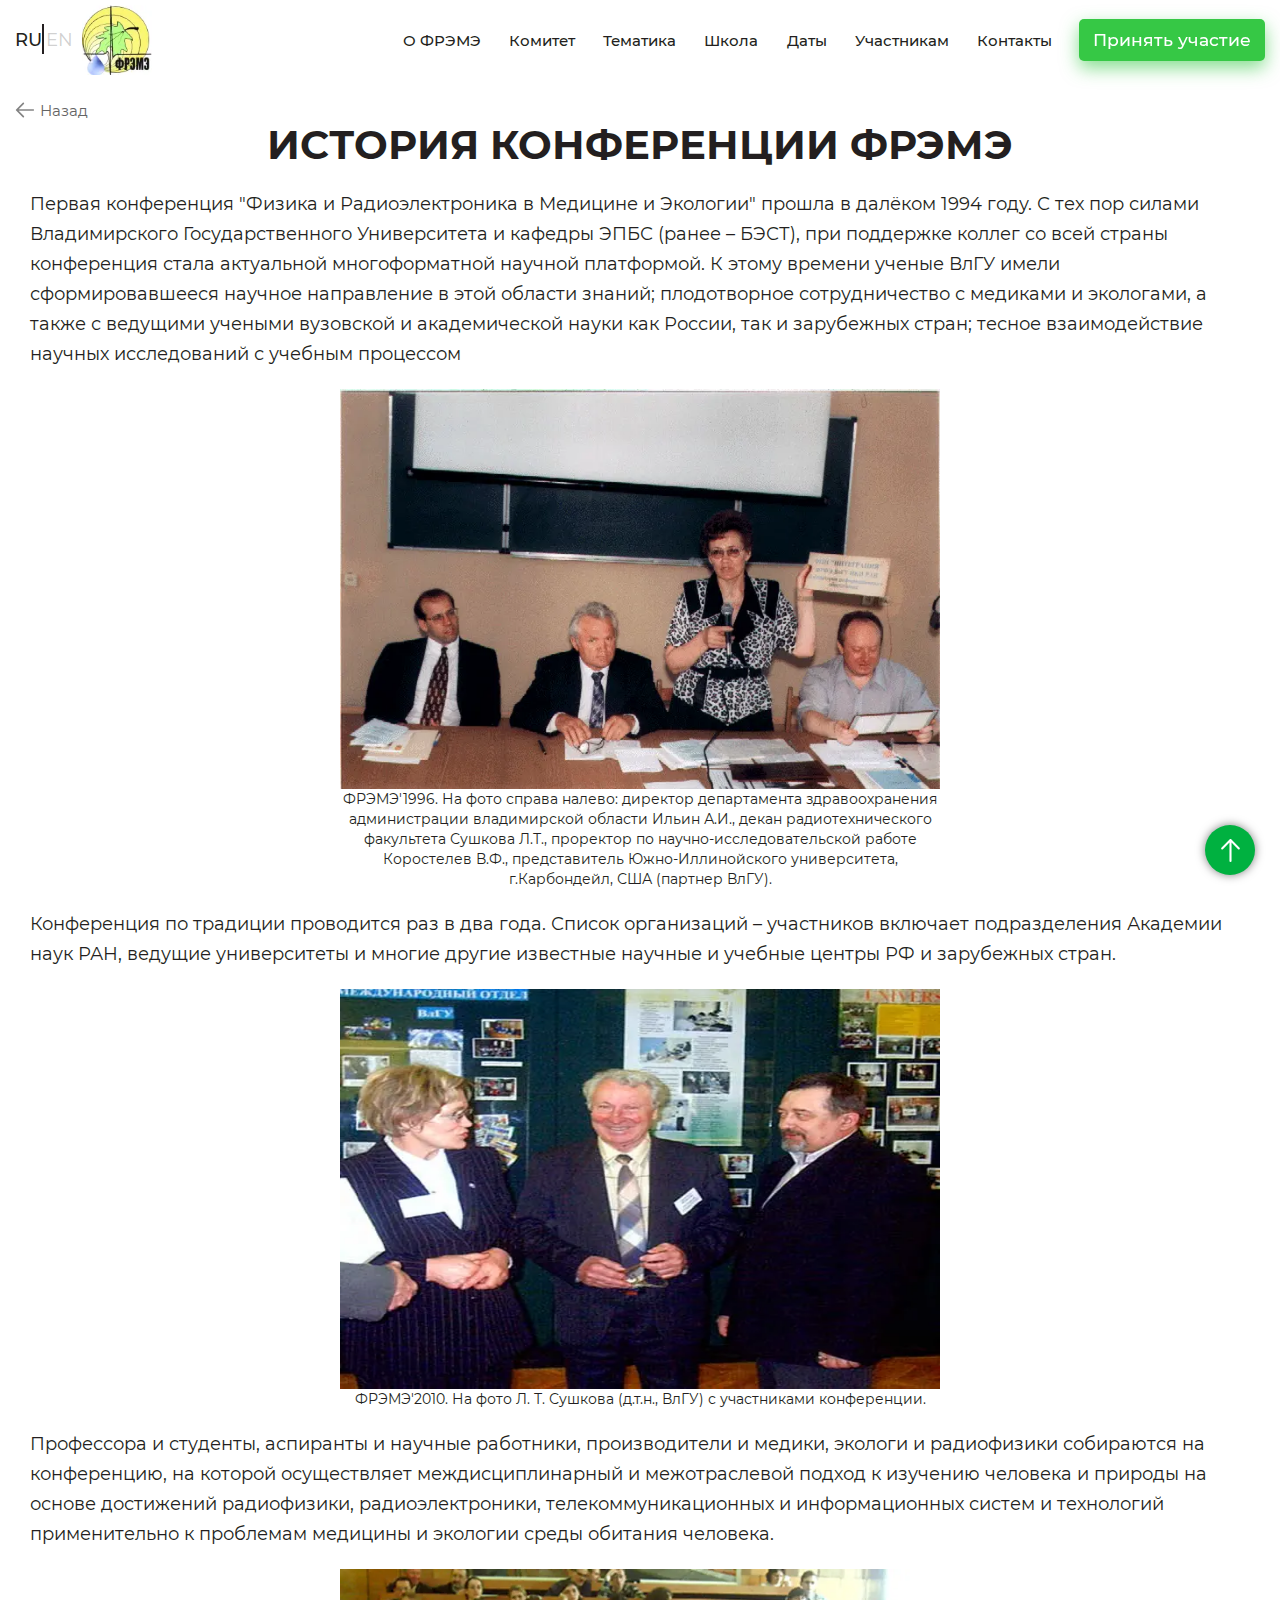
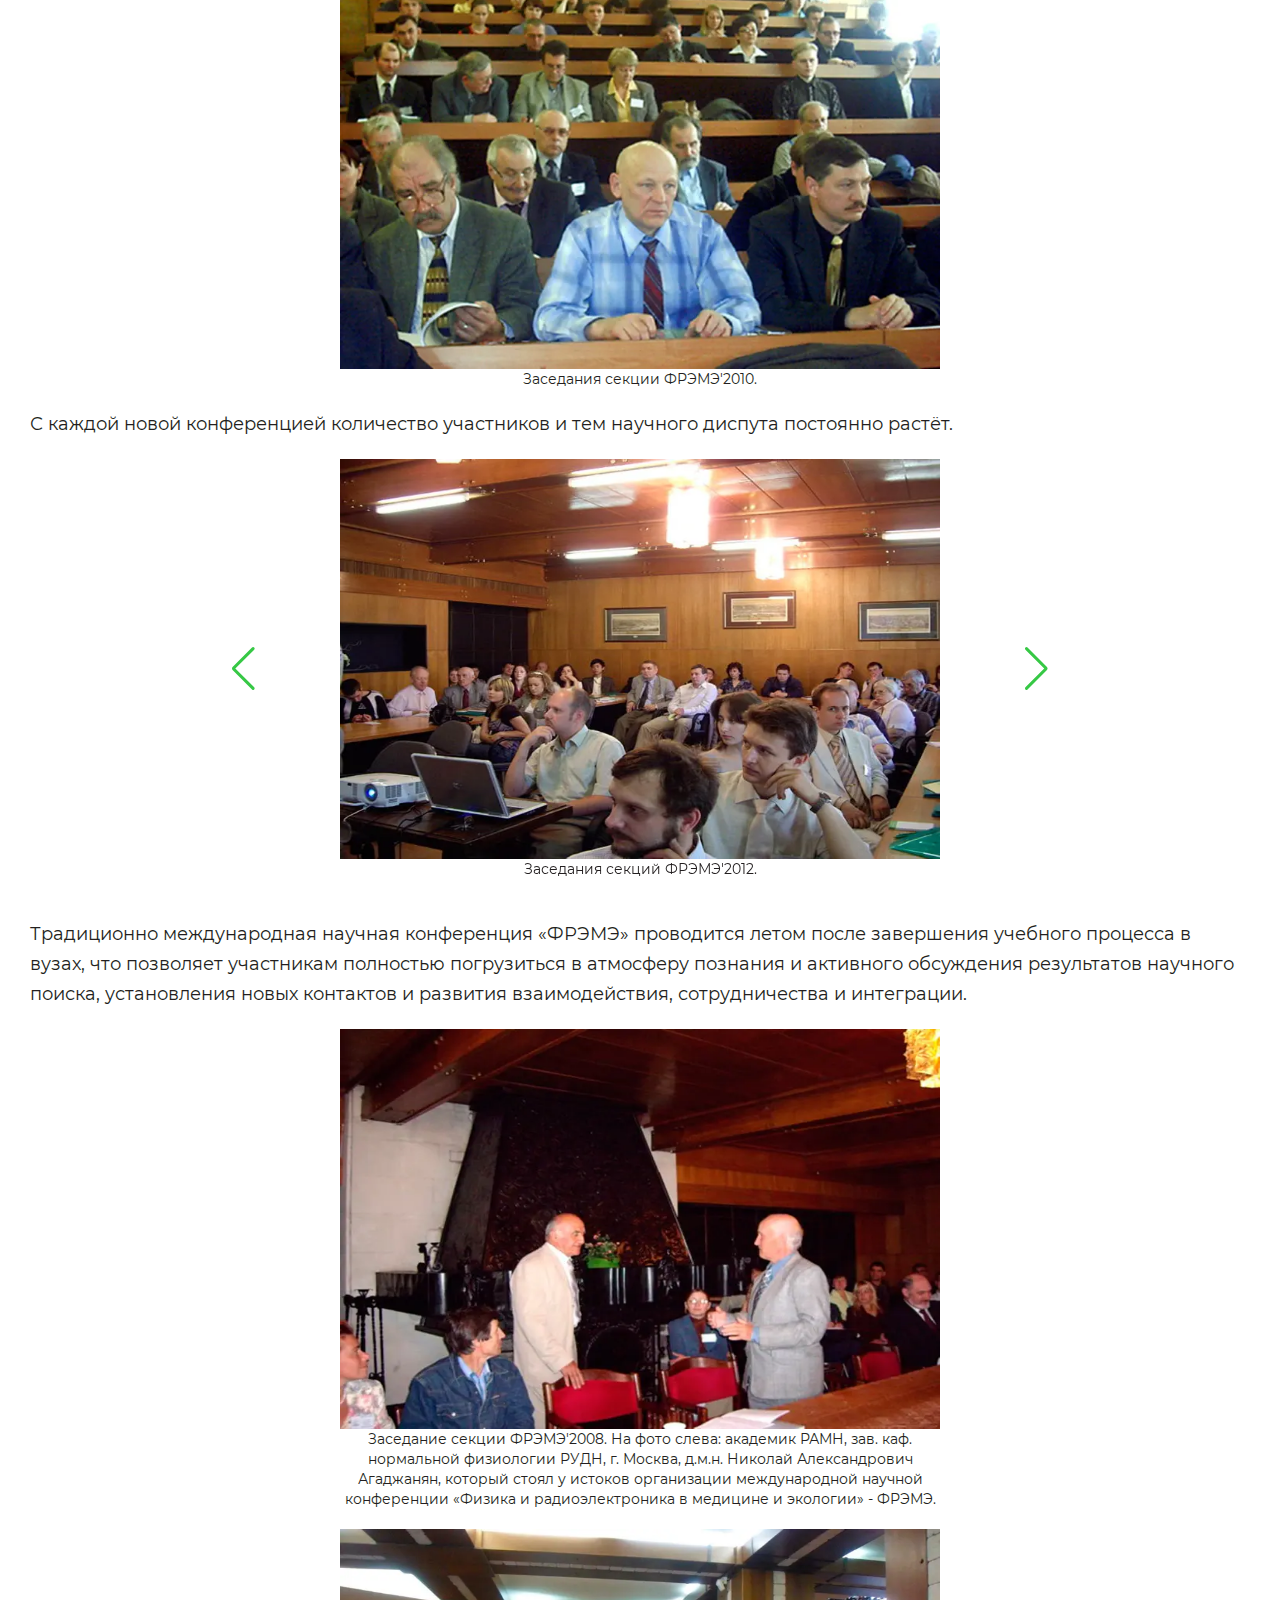
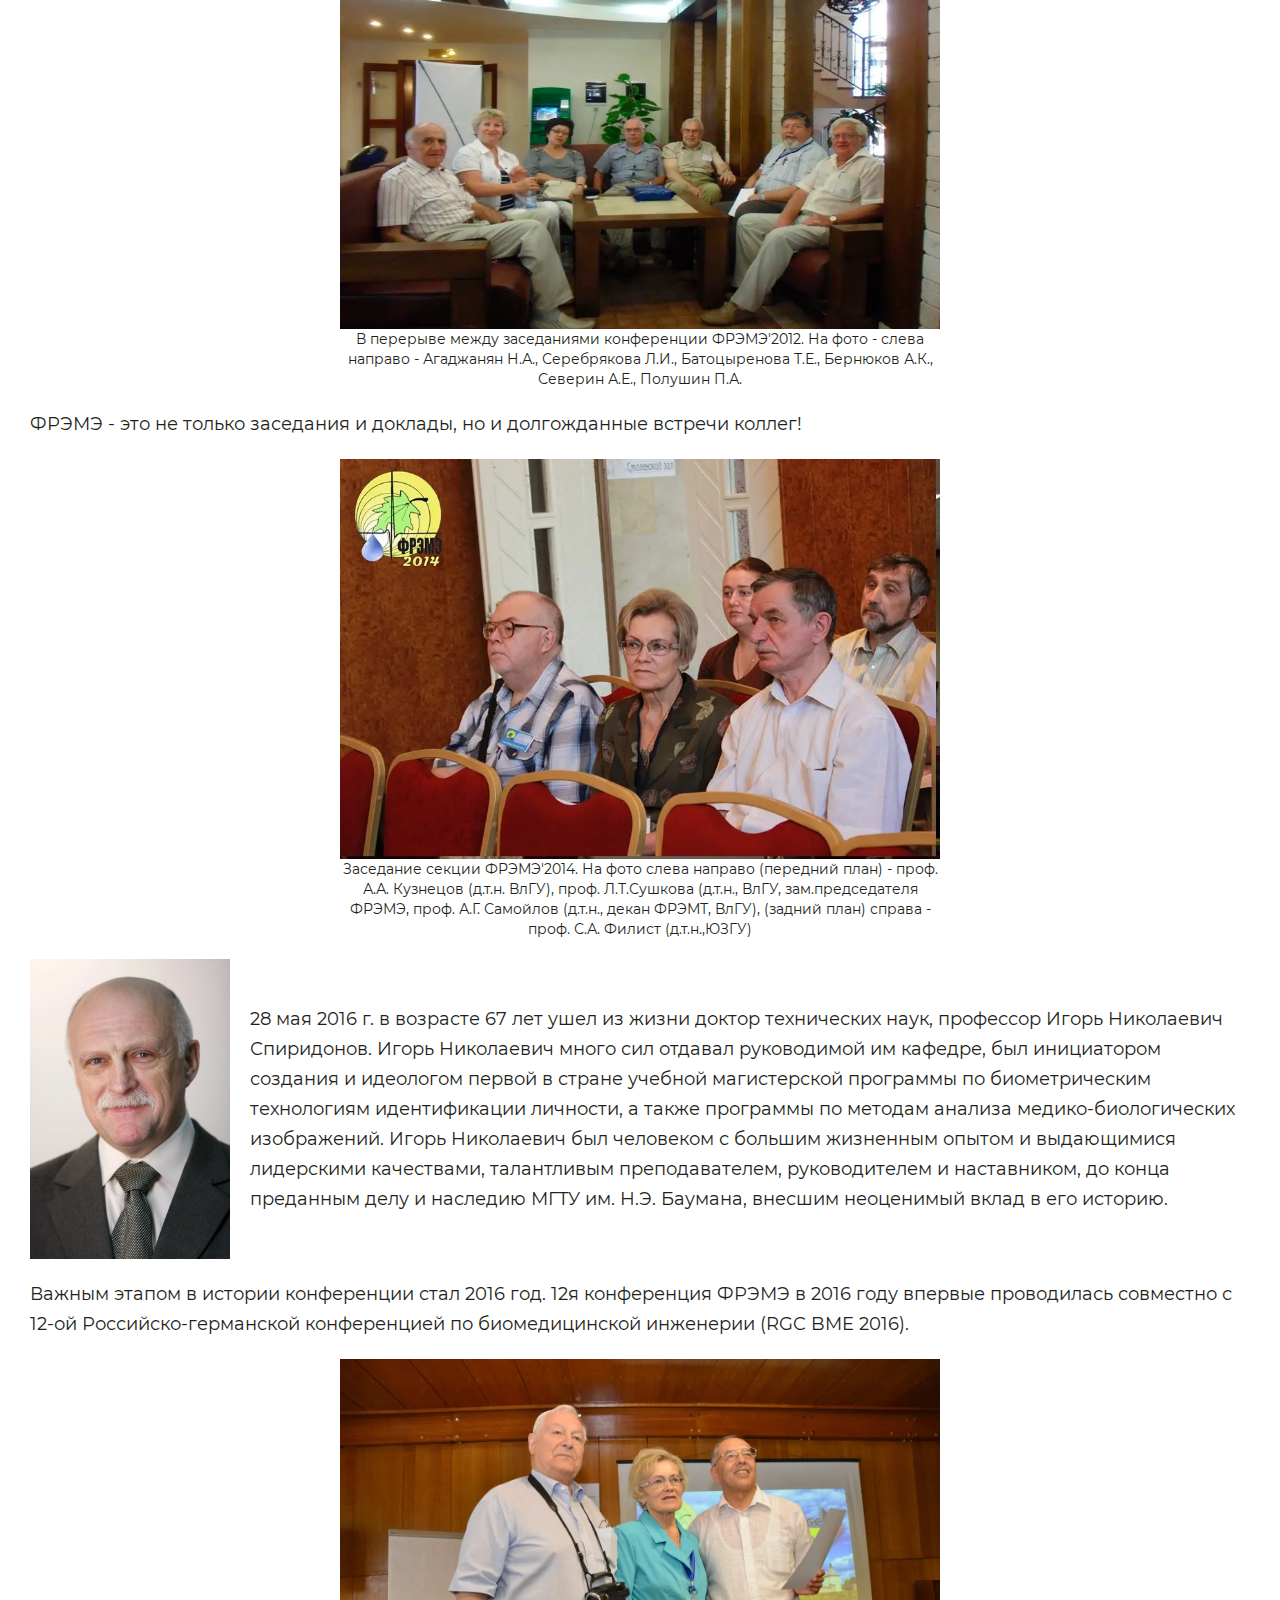
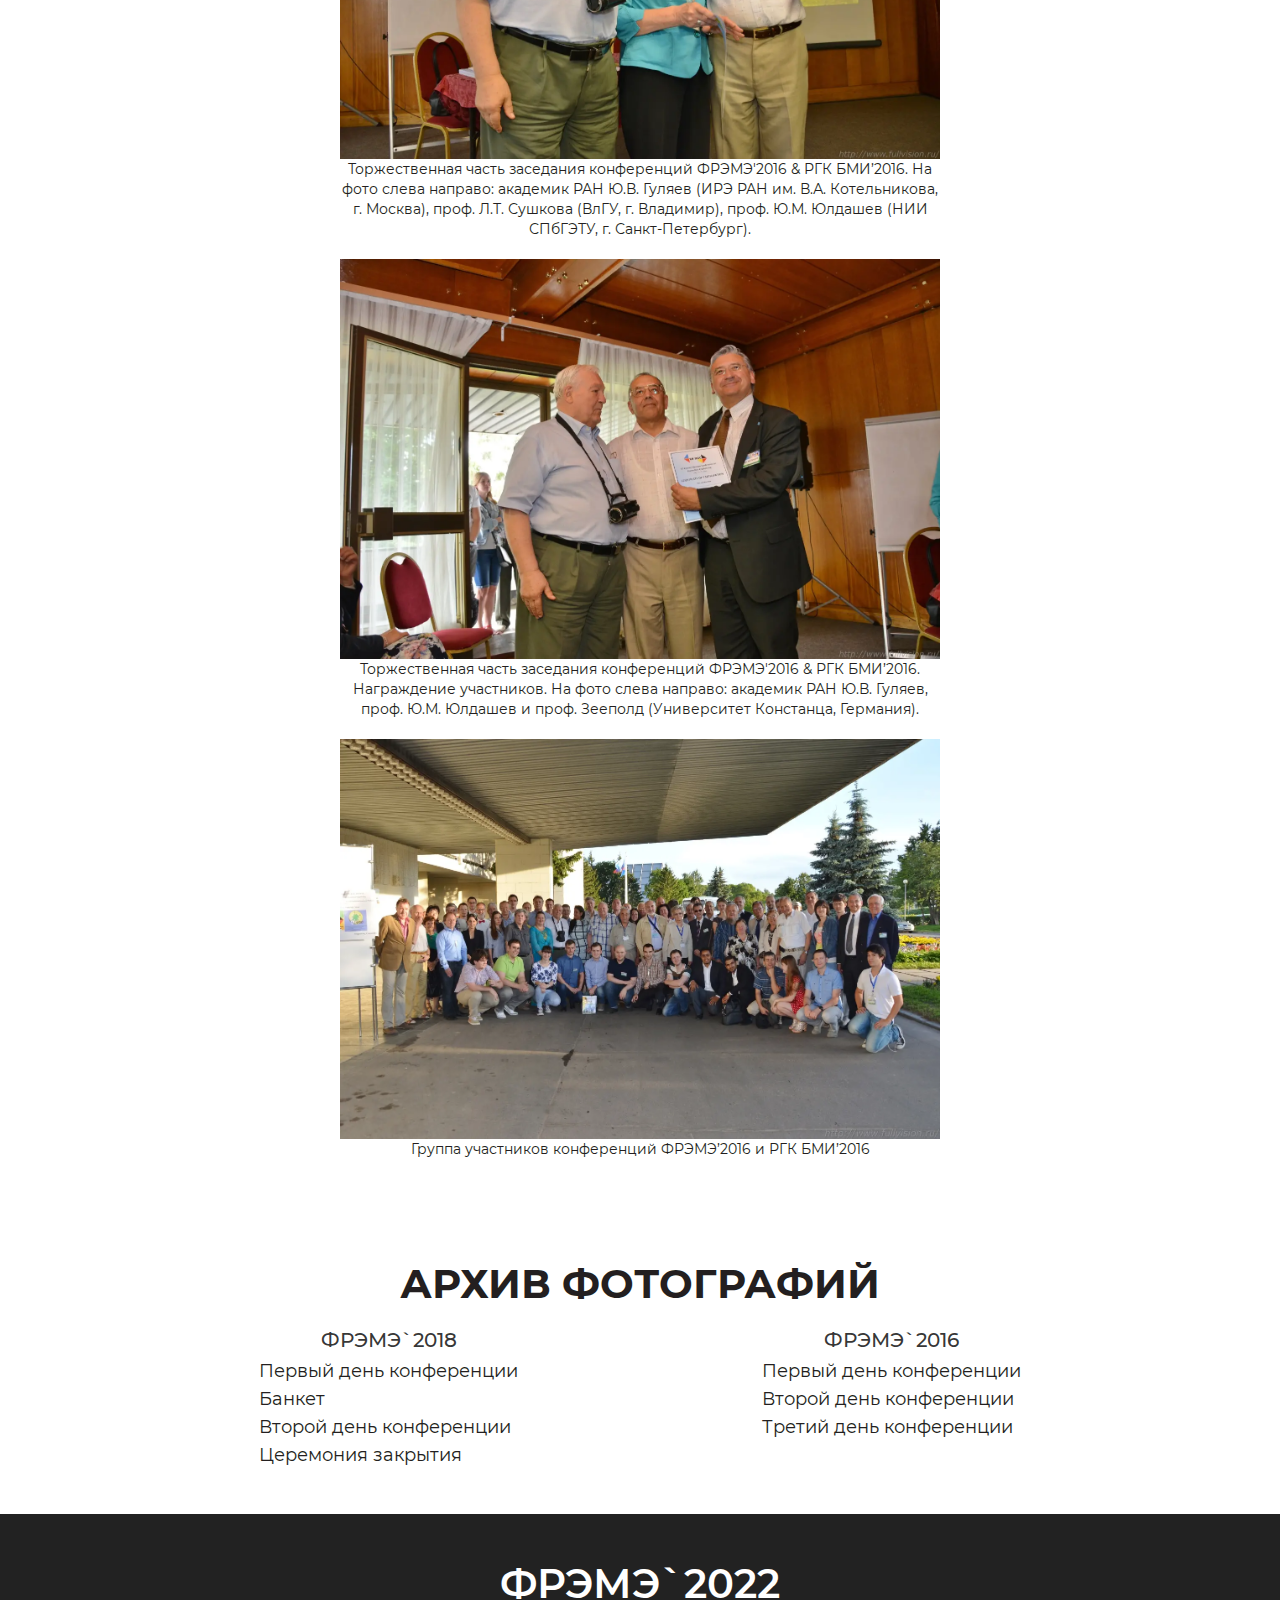
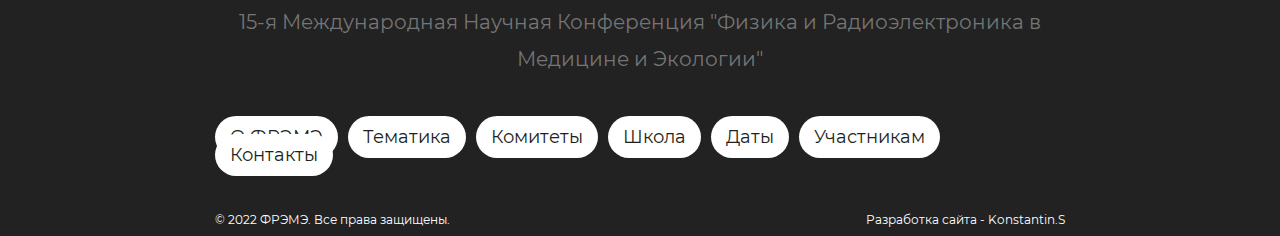
==== history.html @ 1db68ca9 "create" ====
<!DOCTYPE html>
<html lang="ru">

<head>
	<title>История</title>
	<meta charset="UTF-8">
	<meta name="format-detection" content="telephone=no">
	<!--<style>body{opacity: 0;}</style>-->
	<link rel="stylesheet" href="css/style.min.css?_v=20220417164721">
	<link rel="shortcut icon" href="favicon.ico">
	<!-- <meta name="robots" content="noindex, nofollow"> -->
	<meta name="viewport" content="width=device-width, initial-scale=1.0">
</head>

<body>
	<div class="loader-wrapper">
		<div class="preloader">
			<span></span>
			<span></span>
		</div>
	</div>
	<div class="wrapper" id="top">
		<header class="header">
			<div class="header__wrapper">
				<div class="header__container __container">
					<div class="header__body">
						<div class="header__language language">
							<a href="#" class="language__item _active">RU</a>
							<a href="#" class="language__item">EN</a>
						</div>
						<a href="home.html" class="header__logo"><picture><source srcset="img/logo.webp" type="image/webp"><img class='header__logo_img' src="img/logo.png" alt="logo"></picture></a>
						<div class="header__menu menu">
							<nav class="menu__body">
								<ul class="menu__list">
									<li class="menu__item"><a href="home.html#about" class="menu__link">О ФРЭМЭ</a></li>
									<li class="menu__item"><a href="home.html#committees" class="menu__link">Комитет</a></li>
									<li class="menu__item"><a href="home.html#topics" class="menu__link">Тематика</a></li>
									<li class="menu__item"><a href="home.html#school" class="menu__link">Школа</a></li>
									<li class="menu__item"><a href="home.html#dates" class="menu__link">Даты</a></li>
									<li class="menu__item"><a href="home.html#participants" class="menu__link">Участникам</a></li>
									<li class="menu__item"><a href="home.html#contacts" class="menu__link">Контакты</a></li>
								</ul>
							</nav>
						</div>
						<a href="registration.html" class="button header__button">Принять участие</a>
						<button type="button" class="menu__icon icon-menu"><span></span></button>
					</div>
				</div>
			</div>
		</header>

		<main class="history">
			<div class="history__wrapper __container">
				<a href="home.html#about" class="back history__back">Назад</a>
				<div class="history__container">
					<h1 class="title">История конференции ФРЭМЭ</h1>
					<p class="history__text">Первая конференция "Физика и Радиоэлектроника в Медицине и Экологии" прошла
						в далёком 1994 году. С тех пор силами Владимирского Государственного Университета и кафедры ЭПБС
						(ранее – БЭСТ), при поддержке коллег со всей страны конференция стала актуальной многоформатной
						научной платформой. К этому времени ученые ВлГУ имели сформировавшееся научное направление в
						этой области знаний; плодотворное сотрудничество с медиками и экологами, а также с ведущими
						учеными вузовской и академической науки как России, так и зарубежных стран; тесное
						взаимодействие научных исследований с учебным процессом
					</p>
					<figure class="history__image image-history">
						<picture><source srcset="img/history_photo/image001.webp" type="image/webp"><img src="img/history_photo/image001.png" width="600" height="400"></picture>
						<figcaption class="image-history__сaption">ФРЭМЭ'1996. На фото справа налево: директор
							департамента
							здравоохранения
							администрации владимирской области Ильин А.И., декан радиотехнического факультета Сушкова
							Л.Т., проректор по научно-исследовательской работе Коростелев В.Ф., представитель
							Южно-Иллинойского университета, г.Карбондейл, США (партнер&nbsp;ВлГУ).
						</figcaption>
					</figure>
					<p class="history__text">Конференция по традиции проводится раз в два года. Список организаций –
						участников включает подразделения Академии наук РАН, ведущие университеты и многие другие
						известные научные и учебные центры РФ и зарубежных стран.</p>
					<figure class="history__image image-history">
						<picture><source srcset="img/history_photo/image002.webp" type="image/webp"><img src="img/history_photo/image002.png" width="600" height="400"></picture>
						<figcaption class="image-history__сaption">ФРЭМЭ'2010. На фото Л. Т. Сушкова (д.т.н., ВлГУ) с
							участниками конференции.
						</figcaption>
					</figure>
					<p class="history__text">
						Профессора и студенты, аспиранты и научные работники, производители и медики, экологи и
						радиофизики собираются на конференцию, на которой осуществляет междисциплинарный и межотраслевой
						подход к изучению человека и природы на основе достижений радиофизики, радиоэлектроники,
						телекоммуникационных и информационных систем и технологий применительно к проблемам медицины и
						экологии среды обитания человека.
					</p>
					<figure class="history__image image-history">
						<picture><source srcset="img/history_photo/image003.webp" type="image/webp"><img src="img/history_photo/image003.png" width="600" height="400"></picture>
						<figcaption class="image-history__сaption">Заседания секции ФРЭМЭ'2010.
						</figcaption>
					</figure>
					<p class="history__text">С каждой новой конференцией количество участников и тем научного диспута
						постоянно растёт.</p>
					<div class="history__slider swiper">
						<div class="history__wrapper swiper-wrapper">
							<div class="history__slide swiper-slide">
								<figure class="image-history">
									<picture><source srcset="img/history_photo/image004.webp" type="image/webp"><img src="img/history_photo/image004.png" width="600" height="400"></picture>
									<figcaption class="image-history__сaption">Заседания секций ФРЭМЭ'2012.
									</figcaption>
								</figure>
							</div>
							<div class="history__slide swiper-slide">
								<figure class="image-history">
									<picture><source srcset="img/history_photo/image005.webp" type="image/webp"><img src="img/history_photo/image005.png" width="600" height="400"></picture>
									<figcaption class="image-history__сaption">Заседания секций ФРЭМЭ'2012.
									</figcaption>
								</figure>
							</div>
							<div class="history__slide swiper-slide">
								<figure class="image-history">
									<picture><source srcset="img/history_photo/image006.webp" type="image/webp"><img src="img/history_photo/image006.png" width="600" height="400"></picture>
									<figcaption class="image-history__сaption">Заседания секций ФРЭМЭ'2012. На фото
										справа – профессор кафедры радиотехники и радиосистем Бернюков А.К. (д.т.н.,
										ВлГУ)
									</figcaption>
								</figure>
							</div>
							<div class="history__slide swiper-slide">
								<figure class="image-history">
									<picture><source srcset="img/history_photo/image007.webp" type="image/webp"><img src="img/history_photo/image007.png" width="600" height="400"></picture>
									<figcaption class="image-history__сaption">Заседание секции ФРЭМЭ'2012. На фото -
										справа налево – в первых рядах- Чепенко В.В. (врач-реаниматолог, ОДКБ), Кузнецов
										А.А. (д.т.н, ВлГУ), Батоциренова Т.Е.. (к.б.н., ВлГУ), Оленев Е.А. (д.т.н.,
										ВлГУ).
									</figcaption>
								</figure>
							</div>
							<div class="history__slide swiper-slide">
								<figure class="image-history">
									<picture><source srcset="img/history_photo/image008.webp" type="image/webp"><img src="img/history_photo/image008.JPG" width="600" height="400"></picture>
									<figcaption class="image-history__сaption">Заседания секций ФРЭМЭ'2012. На переднем
										плане фото слева – директор НИИЦ БТ, заведующий кафедрой "Биомедицинские
										технические системы" МГТУ им. Н.Э. Баумана Игорь Николаевич Спиридонов
									</figcaption>
								</figure>
							</div>
							<div class="history__slide swiper-slide">
								<figure class="image-history">
									<picture><source srcset="img/history_photo/image009.webp" type="image/webp"><img src="img/history_photo/image009.JPG" width="600" height="400"></picture>
									<figcaption class="image-history__сaption">ФРЭМЭ'2012. Обсуждение в неформальной
										обстановке. На фото слева направо - проф. И.Я. Орлов (д.т.н., почетный профессор
										ННГУ), В.Ф. Фёдоров (ФГУП Главный радиочастотный центр), проф. Х. Ниманн
										(д.т.н., почётный профессор ВлГУ, г. Эрланген, Германия)
									</figcaption>
								</figure>
							</div>
						</div>
						<button type="button" class="swiper-button-prev"></button>
						<button type="button" class="swiper-button-next"></button>
					</div>
					<p class="history__text">Традиционно международная научная конференция «ФРЭМЭ» проводится летом
						после завершения учебного процесса в вузах, что позволяет участникам полностью погрузиться в
						атмосферу познания и активного обсуждения результатов научного поиска, установления новых
						контактов и развития взаимодействия, сотрудничества и интеграции.</p>
					<figure class="history__image image-history">
						<picture><source srcset="img/history_photo/image010.webp" type="image/webp"><img src="img/history_photo/image010.png" width="600" height="400"></picture>
						<figcaption class="image-history__сaption">Заседание секции ФРЭМЭ'2008. На фото слева: академик
							РАМН, зав. каф. нормальной физиологии РУДН, г. Москва, д.м.н. Николай Александрович
							Агаджанян, который стоял у истоков организации международной научной конференции «Физика и
							радиоэлектроника в медицине и экологии» - ФРЭМЭ.
						</figcaption>
					</figure>
					<figure class="history__image image-history">
						<picture><source srcset="img/history_photo/image011.webp" type="image/webp"><img src="img/history_photo/image011.png" width="600" height="400"></picture>
						<figcaption class="image-history__сaption">В перерыве между заседаниями конференции ФРЭМЭ'2012.
							На фото - слева направо - Агаджанян Н.А., Серебрякова Л.И., Батоцыренова Т.Е., Бернюков
							А.К., Северин А.Е., Полушин П.А.
						</figcaption>
					</figure>
					<p class="history__text">ФРЭМЭ - это не только заседания и доклады, но и долгожданные встречи
						коллег!</p>
					<figure class="history__image image-history">
						<picture><source srcset="img/history_photo/image012.webp" type="image/webp"><img src="img/history_photo/image012.jpg" width="600" height="400"></picture>
						<figcaption class="image-history__сaption">Заседание секции ФРЭМЭ'2014. На фото слева направо
							(передний план) - проф. А.А. Кузнецов (д.т.н. ВлГУ), проф. Л.Т.Сушкова (д.т.н., ВлГУ,
							зам.председателя ФРЭМЭ, проф. А.Г. Самойлов (д.т.н., декан ФРЭМТ, ВлГУ), (задний план)
							справа - проф. С.А. Филист (д.т.н.,ЮЗГУ)
						</figcaption>
					</figure>
					<p class="history__text history__text_mod" align="left"><picture><source srcset="img/history_photo/spiridonov.webp" type="image/webp"><img src="img/history_photo/spiridonov.jpg" width="200" height="300" align="left" class="mr"></picture>28 мая 2016 г. в возрасте 67 лет ушел из
						жизни доктор технических наук,
						профессор Игорь Николаевич Спиридонов. Игорь Николаевич много сил отдавал руководимой им
						кафедре, был инициатором создания и идеологом первой в стране учебной магистерской программы по
						биометрическим технологиям идентификации личности, а также программы по методам анализа
						медико-биологических изображений. Игорь Николаевич был человеком с большим жизненным опытом и
						выдающимися лидерскими качествами, талантливым преподавателем, руководителем и наставником, до
						конца преданным делу и наследию МГТУ им. Н.Э. Баумана, внесшим неоценимый вклад в его историю.
					</p>
					<p class="history__text">Важным этапом в истории конференции стал 2016 год. 12я конференция ФРЭМЭ в
						2016 году впервые проводилась совместно с 12-ой Российско-германской конференцией по
						биомедицинской инженерии (RGC BME 2016).</p>
					<figure class="history__image image-history">
						<picture><source srcset="img/history_photo/image013.webp" type="image/webp"><img src="img/history_photo/image013.jpg" width="600" height="400"></picture>
						<figcaption class="image-history__сaption">Торжественная часть заседания конференций ФРЭМЭ'2016
							& РГК БМИ’2016. На фото слева направо: академик РАН Ю.В. Гуляев (ИРЭ РАН им. В.А.
							Котельникова, г. Москва), проф. Л.Т. Сушкова (ВлГУ, г. Владимир), проф. Ю.М. Юлдашев (НИИ
							СПбГЭТУ, г. Санкт-Петербург).
						</figcaption>
					</figure>
					<figure class="history__image image-history">
						<picture><source srcset="img/history_photo/image014.webp" type="image/webp"><img src="img/history_photo/image014.jpg" width="600" height="400"></picture>
						<figcaption class="image-history__сaption">Торжественная часть заседания конференций ФРЭМЭ'2016
							& РГК БМИ’2016. Награждение участников. На фото слева направо: академик РАН Ю.В. Гуляев,
							проф. Ю.М. Юлдашев и проф. Зееполд (Университет Констанца, Германия).
						</figcaption>
					</figure>
					<figure class="history__image image-history">
						<picture><source srcset="img/history_photo/image015.webp" type="image/webp"><img src="img/history_photo/image015.jpg" width="600" height="400"></picture>
						<figcaption class="image-history__сaption">Группа участников конференций ФРЭМЭ’2016 и РГК
							БМИ’2016
						</figcaption>
					</figure>
				</div>
			</div>
		</main>
		<section class="archive">
			<div class="archive__wrapper">
				<div class="archive__container __container">
					<h3 class="title">Архив фотографий</h3>
					<div class="archive__items">
						<div class="archive__item">
							<h4 class="subtitle">ФРЭМЭ`2018</h4>
							<ul class="archive__list list-archive">
								<li class="list-archive__item"><a href="https://www.fullvision.ru/monitoring/news36_2_eng.php" target="_blank" class="list-archive__link">Первый день конференции</a></li>
								<li class="list-archive__item"><a href="https://www.fullvision.ru/monitoring/news36_3_eng.php" target="_blank" class="list-archive__link">Банкет</a></li>
								<li class="list-archive__item"><a href="https://www.fullvision.ru/monitoring/news36_4_eng.php" target="_blank" class="list-archive__link">Второй день конференции</a></li>
								<li class="list-archive__item"><a href="https://www.fullvision.ru/monitoring/news36_5_eng.php" target="_blank" class="list-archive__link">Церемония закрытия</a></li>
							</ul>
						</div>
						<div class="archive__item">
							<h4 class="subtitle">ФРЭМЭ`2016</h4>
							<ul class="archive__list list-archive">
								<li class="list-archive__item"><a href="https://www.fullvision.ru/monitoring/news20_1_eng.php" target="_blank" class="list-archive__link">Первый день конференции</a></li>
								<li class="list-archive__item"><a href="https://www.fullvision.ru/monitoring/news20_2_eng.php" target="_blank" class="list-archive__link">Второй день конференции</a></li>
								<li class="list-archive__item"><a href="https://www.fullvision.ru/monitoring/news20_3_eng.php" target="_blank" class="list-archive__link">Третий день конференции</a></li>
							</ul>
						</div>
					</div>
				</div>
			</div>
		</section>
		<a href="#top" data-goto="#top" class="history__up" id="historyUp"><svg xmlns="http://www.w3.org/2000/svg" viewBox="0 0 24 24" width="288" height="288">
				<path d="M11.293,22.707a1,1,0,0,0,.325.216.986.986,0,0,0,.764,0,1,1,0,0,0,.325-.216l8-8a1,1,0,0,0-1.414-1.414L13,19.586V2a1,1,0,0,0-2,0V19.586L4.707,13.293a1,1,0,0,0-1.414,1.414Z" fill="#fff" class="color000 svgShape"></path>
			</svg></a>
		<footer class="footer">
			<div class="footer__container __container">
				<div class="footer__body">
					<a href="#" class="footer__logo">ФРЭМЭ`2022</a>
					<h2 class="footer__title">15-я Международная Научная Конференция "Физика и Радиоэлектроника в Медицине и Экологии"</h2>
					<ul class="footer__list list-footer">
						<li class="list-footer__item"><a href="home.html#about" class="list-footer__link">О ФРЭМЭ</a></li>
						<li class="list-footer__item"><a href="home.html#committees" class="list-footer__link">Тематика</a></li>
						<li class="list-footer__item"><a href="home.html#topics" class="list-footer__link">Комитеты</a></li>
						<li class="list-footer__item"><a href="home.html#school" class="list-footer__link">Школа</a></li>
						<li class="list-footer__item"><a href="home.html#dates" class="list-footer__link">Даты</a></li>
						<li class="list-footer__item"><a href="home.html#participants" class="list-footer__link">Участникам</a></li>
						<li class="list-footer__item"><a href="home.html#contacts" class="list-footer__link">Контакты</a></li>
					</ul>
				</div>
				<div class="footer__panel">
					<span class="footer__copyright">&copy; 2022 ФРЭМЭ. Все права защищены.</span>
					<a href="https://teletype.link/s.konstantin" target="_blank" class="footer__developer">Разработка сайта - Konstantin.S</a>
				</div>
			</div>
		</footer>
	</div>
	<script src="js/app.min.js?_v=20220417164721"></script>
</body>

</html>
---- css/style.min.css ----
@charset "UTF-8";@font-face{font-family:Montserrat;font-display:swap;src:url(../fonts/Montserrat-Bold.woff2) format("woff2"),url(../fonts/Montserrat-Bold.woff) format("woff");font-weight:700;font-style:normal}@font-face{font-family:Montserrat;font-display:swap;src:url(../fonts/Montserrat-Medium.woff2) format("woff2"),url(../fonts/Montserrat-Medium.woff) format("woff");font-weight:500;font-style:normal}@font-face{font-family:Montserrat;font-display:swap;src:url(../fonts/Montserrat-Regular.woff2) format("woff2"),url(../fonts/Montserrat-Regular.woff) format("woff");font-weight:400;font-style:normal}@font-face{font-family:Montserrat;font-display:swap;src:url(../fonts/Montserrat-SemiBold.woff2) format("woff2"),url(../fonts/Montserrat-SemiBold.woff) format("woff");font-weight:600;font-style:normal}*{padding:0;margin:0;border:0}*,:after,:before{-webkit-box-sizing:border-box;box-sizing:border-box}body,html{height:100%;min-width:320px}body{color:#231f20;line-height:1;font-family:Montserrat;font-size:.9375rem;-ms-text-size-adjust:100%;-moz-text-size-adjust:100%;-webkit-text-size-adjust:100%;-webkit-font-smoothing:antialiased;-moz-osx-font-smoothing:grayscale}button,input,textarea{font-family:Montserrat;font-size:inherit}button{cursor:pointer;color:inherit;background-color:inherit}a{color:inherit}a:link,a:visited{text-decoration:none}a:hover{text-decoration:none}ul li{list-style:none}img{vertical-align:top}h1,h2,h3,h4,h5,h6{font-weight:inherit;font-size:inherit;-webkit-margin-before:0;margin-block-start:0;-webkit-margin-after:0;margin-block-end:0}figure{-webkit-margin-before:0;margin-block-start:0;-webkit-margin-after:0;margin-block-end:0;-webkit-margin-start:0;margin-inline-start:0;-webkit-margin-end:0;margin-inline-end:0}ul{-webkit-margin-before:0;margin-block-start:0;-webkit-margin-after:0;margin-block-end:0;-webkit-padding-start:0;padding-inline-start:0}html{overflow:hidden}html.loaded{overflow-y:scroll;overflow-x:hidden}.wrapper{min-height:100%;display:-webkit-box;display:-ms-flexbox;display:flex;-webkit-box-orient:vertical;-webkit-box-direction:normal;-ms-flex-direction:column;flex-direction:column;overflow:hidden}.wrapper>main{-webkit-box-flex:1;-ms-flex:1 1 auto;flex:1 1 auto}.wrapper>*{min-width:0}[class*=__container]{max-width:91.875rem;-webkit-box-sizing:content-box;box-sizing:content-box;margin:0 auto;padding:0 .9375rem}.form__error{margin-top:10px;font-weight:500}input[type=email],input[type=tel],input[type=text],textarea{-webkit-appearance:none;-moz-appearance:none;appearance:none}.input{border-radius:0!important;width:100%;display:block;padding:0 20px;border:1px solid #eee}textarea.input{resize:none;padding:0 0}.checkbox{position:relative}.checkbox:not(:last-child){margin-bottom:.3125em}.checkbox__input{position:absolute;width:0;height:0;opacity:0}.checkbox__input:focus+.checkbox__label:before{-webkit-box-shadow:0 0 5px #414040;box-shadow:0 0 5px #414040}.checkbox__input:checked+.checkbox__label:before{background-image:url(../img/icons/checkbox.svg);background-repeat:no-repeat;background-position:center;background-size:16px 16px}.checkbox__label{cursor:pointer;display:-webkit-inline-box;display:-ms-inline-flexbox;display:inline-flex;-webkit-box-align:center;-ms-flex-align:center;align-items:center;position:relative;gap:10px}.checkbox__label:before{content:"";-ms-flex-item-align:start;align-self:flex-start;-webkit-box-flex:0;-ms-flex:0 0 20px;flex:0 0 20px;width:20px;height:20px;border:1px solid #a7a9ac}.checkbox__text{font-size:.875em;color:#666}.select{position:relative}.select__body{position:relative}.select__title{color:inherit;text-align:left;border:1px solid #d9d9d9;background-color:#fff;cursor:pointer;width:100%;border-radius:4px}.select__value{display:-webkit-box;display:-ms-flexbox;display:flex;-webkit-box-align:center;-ms-flex-align:center;align-items:center;height:40px;padding:0 .9375rem;gap:.625rem}.select__value>*{-webkit-box-flex:1;-ms-flex:1 1 auto;flex:1 1 auto}.select__value:after{content:"";-ms-flex-item-align:stretch;-ms-grid-row-align:stretch;align-self:stretch;-webkit-box-flex:0;-ms-flex:0 0 10px;flex:0 0 10px;-webkit-transition:all .3s ease 0s;-o-transition:all .3s ease 0s;transition:all .3s ease 0s;display:-webkit-box;display:-ms-flexbox;display:flex;-webkit-box-pack:center;-ms-flex-pack:center;justify-content:center;-webkit-box-align:center;-ms-flex-align:center;align-items:center;background-image:url(../img/icons/arrow-down-short.svg);background-repeat:no-repeat;background-position:center;background-size:25px 25px}._select-open .select__value:after{-webkit-transform:rotate(-180deg);-ms-transform:rotate(-180deg);transform:rotate(-180deg)}.select__value._select-pseudo-label::before{content:attr(data-pseudo-label);opacity:.5}.select__text{-webkit-box-flex:1;-ms-flex:1 1 auto;flex:1 1 auto}.select__input{width:100%;background-color:transparent;height:100%}.select__options{color:#000;position:absolute;top:29px;border-radius:0 0 4px 4px;min-width:100%;left:0;background-color:#fff;border-top:0;border:1px solid #d9d9d9;border-top:0;padding:10px 0 5px 0}.select__scroll{overflow-y:auto;overflow-x:hidden;max-height:200px}.select__option{width:100%;display:block;text-align:left;cursor:pointer;padding:5px 15px;color:inherit}.select__option._select-selected{background-color:#eee}.select__row{display:-webkit-inline-box;display:-ms-inline-flexbox;display:inline-flex;-webkit-box-align:center;-ms-flex-align:center;align-items:center}.select._select-open{z-index:5}.select._form-error{border:1px solid red;border-radius:.25em}._select-tag{cursor:pointer}body::after{content:"";background-color:rgba(0,0,0,.5);position:fixed;width:100%;height:100%;top:0;left:0;opacity:0;-webkit-transition:opacity .8s ease 0s;-o-transition:opacity .8s ease 0s;transition:opacity .8s ease 0s;pointer-events:none;z-index:149}.popup-show body::after{opacity:1}.popup{position:fixed;top:0;left:0;bottom:0;right:0;padding:30px 10px;-webkit-transition:visibility .8s ease 0s;-o-transition:visibility .8s ease 0s;transition:visibility .8s ease 0s;visibility:hidden;pointer-events:none}.popup__close{font-weight:700;font-size:20px;margin-left:98%}.popup__close:focus-visible{outline:0}.popup__logo{text-align:center;font-size:25px;font-weight:600;margin-bottom:15px}.popup__title{font-size:20px;font-weight:500;text-align:center;margin-bottom:15px}.popup__text{font-size:18px;line-height:1.5;margin-bottom:20px}.popup__link{font-size:18px;font-weight:500}.popup__link:hover{text-decoration:underline}.popup_show{z-index:150;visibility:visible;overflow:auto;pointer-events:auto}.popup_show .popup__content{visibility:visible;-webkit-transform:scale(1);-ms-transform:scale(1);transform:scale(1)}.popup__wrapper{display:-webkit-box;display:-ms-flexbox;display:flex;-webkit-box-orient:vertical;-webkit-box-direction:normal;-ms-flex-direction:column;flex-direction:column;-webkit-box-align:center;-ms-flex-align:center;align-items:center;min-height:100%;-webkit-box-flex:1;-ms-flex:1 1 auto;flex:1 1 auto;width:100%;display:flex;-webkit-box-pack:center;-ms-flex-pack:center;justify-content:center;align-items:center}.popup__content{visibility:hidden;-webkit-transform:scale(0);-ms-transform:scale(0);transform:scale(0);-webkit-transition:-webkit-transform .3s ease 0s;transition:-webkit-transform .3s ease 0s;-o-transition:transform .3s ease 0s;transition:transform .3s ease 0s;transition:transform .3s ease 0s,-webkit-transform .3s ease 0s;background-color:#eee;padding:25px;width:100%;max-width:700px;border-radius:20px}.lock .popup__content{visibility:visible}.spollers{display:-ms-grid;display:grid;gap:15px}.spollers__item{font-size:1.25rem}.spollers__title{width:100%;cursor:default;text-align:left;border:1px solid #eee;padding:.625rem .9375rem;border-radius:.3125rem;position:relative}._spoller-init .spollers__title{cursor:pointer}._spoller-init .spollers__title::after,._spoller-init .spollers__title::before{content:"";position:absolute;right:10px;top:50%;background-color:#000;height:2px;width:15px;-webkit-transition:-webkit-transform .5s ease 0s;transition:-webkit-transform .5s ease 0s;-o-transition:transform .5s ease 0s;transition:transform .5s ease 0s;transition:transform .5s ease 0s,-webkit-transform .5s ease 0s}._spoller-init .spollers__title::before{-webkit-transform:translate(-75%,-50%) rotate(40deg);-ms-transform:translate(-75%,-50%) rotate(40deg);transform:translate(-75%,-50%) rotate(40deg)}._spoller-init .spollers__title::after{-webkit-transform:translate(0,-50%) rotate(-40deg);-ms-transform:translate(0,-50%) rotate(-40deg);transform:translate(0,-50%) rotate(-40deg)}._spoller-init .spollers__title._spoller-active::before{-webkit-transform:translateX(-75%) rotate(-40deg);-ms-transform:translateX(-75%) rotate(-40deg);transform:translateX(-75%) rotate(-40deg)}._spoller-init .spollers__title._spoller-active::after{-webkit-transform:rotate(40deg);-ms-transform:rotate(40deg);transform:rotate(40deg)}.spollers__body{padding:1.25rem;border-radius:.3125rem;border:1px solid #eee}.spollers__text{max-width:93%;line-height:1.5;margin-bottom:15px}[data-fullscreen]{min-height:100vh}.touch [data-fullscreen]{min-height:calc(var(--vh,1vh) * 100)}[class*=-ibg]{position:relative}[class*=-ibg] img{position:absolute;width:100%;height:100%;top:0;left:0;-o-object-fit:cover;object-fit:cover}[class*=-ibg_contain] img{-o-object-fit:contain;object-fit:contain}.title{font-weight:700;font-size:40px;line-height:49px;text-transform:uppercase;text-align:center}.subtitle{font-weight:500;font-size:20px;line-height:24px;color:rgba(0,0,0,.8);text-align:center}.loader-wrapper{width:100vw;height:100vh;background-color:#fff;position:fixed;z-index:999;overflow:hidden}.no-js .loader-wrapper{display:none}.loaded .loader-wrapper{visibility:hidden;-webkit-transform:translateY(-100%);-ms-transform:translateY(-100%);transform:translateY(-100%);-webkit-transition:all .3s 1s ease-out;-o-transition:all .3s 1s ease-out;transition:all .3s 1s ease-out}.preloader{position:relative;width:80px;height:80px;top:45%;margin:0 auto}.preloader span{position:absolute;border:8px solid #00b140;border-top:8px solid transparent;border-radius:999px}.preloader span:nth-child(1){width:80px;height:80px;-webkit-animation:spin-1 2s infinite linear;animation:spin-1 2s infinite linear}.preloader span:nth-child(2){top:20px;left:20px;width:40px;height:40px;-webkit-animation:spin-2 1s infinite linear;animation:spin-2 1s infinite linear}@-webkit-keyframes spin-1{0%{-webkit-transform:rotate(360deg);transform:rotate(360deg);opacity:1}50%{-webkit-transform:rotate(180deg);transform:rotate(180deg);opacity:.5}100%{-webkit-transform:rotate(0);transform:rotate(0);opacity:1}}@keyframes spin-1{0%{-webkit-transform:rotate(360deg);transform:rotate(360deg);opacity:1}50%{-webkit-transform:rotate(180deg);transform:rotate(180deg);opacity:.5}100%{-webkit-transform:rotate(0);transform:rotate(0);opacity:1}}@-webkit-keyframes spin-2{0%{-webkit-transform:rotate(0);transform:rotate(0);opacity:.5}50%{-webkit-transform:rotate(180deg);transform:rotate(180deg);opacity:1}100%{-webkit-transform:rotate(360deg);transform:rotate(360deg);opacity:.5}}@keyframes spin-2{0%{-webkit-transform:rotate(0);transform:rotate(0);opacity:.5}50%{-webkit-transform:rotate(180deg);transform:rotate(180deg);opacity:1}100%{-webkit-transform:rotate(360deg);transform:rotate(360deg);opacity:.5}}.mr{margin-right:20px}.privacy__wrapper{margin-top:100px}.row{display:-ms-flexbox;display:-webkit-box;display:flex;-ms-flex-wrap:wrap;flex-wrap:wrap;margin-right:-15px;margin-left:-15px}.col{position:relative;width:100%;min-height:1px;padding-right:15px;padding-left:15px;-ms-flex-preferred-size:0;flex-basis:0;-ms-flex-positive:1;-webkit-box-flex:1;flex-grow:1;max-width:100%}.mb-4{margin-bottom:20px}strong{font-weight:600}h5{font-size:20px}.descr,h5{margin-bottom:24px}.ol{margin-bottom:16px;padding-left:28px}.li{line-height:2}.mark,mark{display:inline;padding:.05em;background-color:#fcf8e3}body::-webkit-scrollbar{width:8px}body::-webkit-scrollbar-track{background:0 0}body::-webkit-scrollbar-thumb{background-color:#00b140}body{scrollbar-width:8px;scrollbar-color:#00b140 transparent}.header__wrapper{position:fixed;width:100%;top:0;left:0;z-index:50;background-color:#fff}.header._header-scroll .header__wrapper{border-bottom:1px solid #000;-webkit-box-shadow:0 5px 5px -2px rgba(35,31,32,.6);box-shadow:0 5px 5px -2px rgba(35,31,32,.6)}.header__body{position:relative;display:-webkit-box;display:-ms-flexbox;display:flex;-webkit-box-align:center;-ms-flex-align:center;align-items:center;padding:5px 0;min-height:80px}.header__language{z-index:5}.header__logo{z-index:5}@supports (margin-right:clamp(0.3125rem ,0.2277542373rem + 0.4237288136vw ,0.625rem)){.header__logo{margin-right:clamp(.3125rem ,.2277542373rem + .4237288136vw ,.625rem)}}@supports not (margin-right:clamp(0.3125rem ,0.2277542373rem + 0.4237288136vw ,0.625rem)){.header__logo{margin-right:calc(.3125rem + .3125 * (100vw - 20rem)/ 73.75)}}@supports (margin-left:clamp(0.3125rem ,0.2277542373rem + 0.4237288136vw ,0.625rem)){.header__logo{margin-left:clamp(.3125rem ,.2277542373rem + .4237288136vw ,.625rem)}}@supports not (margin-left:clamp(0.3125rem ,0.2277542373rem + 0.4237288136vw ,0.625rem)){.header__logo{margin-left:calc(.3125rem + .3125 * (100vw - 20rem)/ 73.75)}}.header__logo_img{width:70px;height:70px}.header__menu{margin-left:auto}.header__buttons{display:-webkit-box;display:-ms-flexbox;display:flex;-webkit-box-align:center;-ms-flex-align:center;align-items:center;gap:10px}.header__button{font-weight:500;color:#fff;padding:12px 14px;background:#36c845;-webkit-box-shadow:0 7px 18px rgba(54,200,69,.6);box-shadow:0 7px 18px rgba(54,200,69,.6);border-radius:5px;text-align:center;z-index:5}@supports (font-size:clamp(0.875rem ,0.8072033898rem + 0.3389830508vw ,1.125rem)){.header__button{font-size:clamp(.875rem ,.8072033898rem + .3389830508vw ,1.125rem)}}@supports not (font-size:clamp(0.875rem ,0.8072033898rem + 0.3389830508vw ,1.125rem)){.header__button{font-size:calc(.875rem + .25 * (100vw - 20rem)/ 73.75)}}@supports (margin-left:clamp(0.3125rem ,0.1430084746rem + 0.8474576271vw ,0.9375rem)){.header__button{margin-left:clamp(.3125rem ,.1430084746rem + .8474576271vw ,.9375rem)}}@supports not (margin-left:clamp(0.3125rem ,0.1430084746rem + 0.8474576271vw ,0.9375rem)){.header__button{margin-left:calc(.3125rem + .625 * (100vw - 20rem)/ 73.75)}}.language{display:-webkit-box;display:-ms-flexbox;display:flex;-webkit-box-align:center;-ms-flex-align:center;align-items:center}.language__item{line-height:22px;font-size:18px;color:rgba(134,134,134,.4);position:relative}.language__item:first-child{margin-right:4px}.language__item:first-child::before{content:"";position:absolute;top:-25%;left:100%;display:block;width:2px;height:30px;background-color:#231f20}.language__item._active{font-weight:500;color:#231f20}.menu{-webkit-box-flex:0;-ms-flex:0 1 auto;flex:0 1 auto}.menu__body{display:-webkit-box;display:-ms-flexbox;display:flex;-webkit-box-align:center;-ms-flex-align:center;align-items:center}.menu__list{display:-webkit-box;display:-ms-flexbox;display:flex;-ms-flex-wrap:wrap;flex-wrap:wrap}.menu__item{position:relative;display:-webkit-box;display:-ms-flexbox;display:flex;-webkit-box-align:center;-ms-flex-align:center;align-items:center;-webkit-box-pack:justify;-ms-flex-pack:justify;justify-content:space-between;-ms-flex-wrap:wrap;flex-wrap:wrap;padding:5px 0}@supports (margin-right:clamp(0.625rem ,0.5402542373rem + 0.4237288136vw ,0.9375rem)){.menu__item{margin-right:clamp(.625rem ,.5402542373rem + .4237288136vw ,.9375rem)}}@supports not (margin-right:clamp(0.625rem ,0.5402542373rem + 0.4237288136vw ,0.9375rem)){.menu__item{margin-right:calc(.625rem + .3125 * (100vw - 20rem)/ 73.75)}}@supports (margin-left:clamp(0.625rem ,0.5402542373rem + 0.4237288136vw ,0.9375rem)){.menu__item{margin-left:clamp(.625rem ,.5402542373rem + .4237288136vw ,.9375rem)}}@supports not (margin-left:clamp(0.625rem ,0.5402542373rem + 0.4237288136vw ,0.9375rem)){.menu__item{margin-left:calc(.625rem + .3125 * (100vw - 20rem)/ 73.75)}}.menu__link{font-weight:500;color:inherit;-webkit-transition:color .3s ease 0s;-o-transition:color .3s ease 0s;transition:color .3s ease 0s}.menu__link::after{position:absolute;bottom:0;left:50%;-webkit-transform:translateX(-50%);-ms-transform:translateX(-50%);transform:translateX(-50%);content:"";display:block;width:100%;height:1.5px;background:0 0;-webkit-transition:all .3s;-o-transition:all .3s;transition:all .3s}.menu__link:hover::after{background:#000}.icon-menu{display:none}.footer{background-color:#222;padding:50px 200px 10px 200px}.footer__body{display:-webkit-box;display:-ms-flexbox;display:flex;-webkit-box-orient:vertical;-webkit-box-direction:normal;-ms-flex-direction:column;flex-direction:column;-webkit-box-pack:center;-ms-flex-pack:center;justify-content:center;-webkit-box-align:center;-ms-flex-align:center;align-items:center}.footer__logo{color:#fff;font-size:40px;font-weight:600}.footer__title{font-size:20px;line-height:37px;text-align:center;color:#757575}.footer__panel{display:-webkit-box;display:-ms-flexbox;display:flex;-webkit-box-pack:justify;-ms-flex-pack:justify;justify-content:space-between}.footer__copyright{font-size:12px;color:#fff}.footer__developer{font-size:12px;color:#fff}.list-footer{margin:50px 0;display:-webkit-box;display:-ms-flexbox;display:flex;-ms-flex-wrap:wrap;flex-wrap:wrap}.list-footer__item{margin-right:10px}.list-footer__link{font-size:18px;padding:10px 15px;background:#fff;border-radius:40px}.no-webp .page{background-image:-webkit-gradient(linear,left bottom,left top,from(rgba(0,177,64,.2)),to(rgba(0,177,64,.2))),url(../img/page-image.png)}.no-webp .page{background-image:-o-linear-gradient(bottom,rgba(0,177,64,.2),rgba(0,177,64,.2)),url(../img/page-image.png)}.no-webp .page{background-image:linear-gradient(to top,rgba(0,177,64,.2),rgba(0,177,64,.2)),url(../img/page-image.png)}.page{background-color:#00b140;background-repeat:no-repeat;background-size:cover}.page__body{display:-webkit-box;display:-ms-flexbox;display:flex;-webkit-box-orient:vertical;-webkit-box-direction:normal;-ms-flex-direction:column;flex-direction:column;-webkit-box-pack:center;-ms-flex-pack:center;justify-content:center;-webkit-box-align:start;-ms-flex-align:start;align-items:flex-start}.page__title{max-width:426px;font-weight:700;font-size:60px;line-height:120%;color:#fff;margin-top:50px}.page__subtitle{max-width:644px;font-weight:700;font-size:35px;line-height:120%;color:#fff;margin-top:30px}.page__description{position:relative;margin-top:30px}.page__description::before{content:"";display:block;position:absolute;top:0;width:4px;height:108px;background-color:#fff}.page__date{font-weight:500;font-size:50px;line-height:120%;color:#fff;margin-left:10px}.page__location{font-size:40px;line-height:120%;color:#fff;margin-left:10px}.page__buttons{display:-webkit-box;display:-ms-flexbox;display:flex;-webkit-box-align:center;-ms-flex-align:center;align-items:center}.btn{margin-top:80px}.btn__about{padding:15px 51px;border:1px solid #fff;-webkit-box-sizing:border-box;box-sizing:border-box;border-radius:4px;font-weight:700;font-size:16px;line-height:24px;color:#fff;margin-right:10px;-webkit-transition:.5s ease;-o-transition:.5s ease;transition:.5s ease}.btn__topics{background-color:#fff;border:1px solid #fff;padding:15px 50px;border-radius:4px;font-weight:700;font-size:16px;line-height:24px;color:#00b140;overflow:hidden;text-align:center;display:inline-block;position:relative;width:186px;-webkit-transition:.5s ease;-o-transition:.5s ease;transition:.5s ease}.btn__topics:before{content:"";position:absolute;background-image:url(../img/icons/arrow-down.svg);background-repeat:no-repeat;background-position:center;background-size:25px 25px;display:-webkit-box;display:-ms-flexbox;display:flex;-webkit-box-align:center;-ms-flex-align:center;align-items:center;-webkit-box-pack:center;-ms-flex-pack:center;justify-content:center;right:20px;top:0;opacity:0;height:100%;width:25px;-webkit-transition:all .2s linear 0s;-o-transition:all .2s linear 0s;transition:all .2s linear 0s}.about{margin-top:100px}.about__container{text-align:right}.about__body{display:-webkit-box;display:-ms-flexbox;display:flex;-webkit-box-pack:justify;-ms-flex-pack:justify;justify-content:space-between;-webkit-box-align:center;-ms-flex-align:center;align-items:center;margin-top:50px;margin-bottom:20px}.about__description{font-size:16px;line-height:27px;max-width:737px}.about__detailed{font-size:18px;line-height:27px;font-weight:500;-webkit-transition:.2s ease;-o-transition:.2s ease;transition:.2s ease;border-bottom:1px solid #000}.about__detailed:hover{border-bottom:none}.model{max-width:300px}.model__group{-webkit-transform:translate(100px,50px);-ms-transform:translate(100px,50px);transform:translate(100px,50px)}.model__orbit{stroke-width:.1}.model__electron{-webkit-transform:translate(-25px,-25px);-ms-transform:translate(-25px,-25px);transform:translate(-25px,-25px);fill:#e7e7e7}.model__electron_1{-webkit-animation:orbit 10s linear infinite;animation:orbit 10s linear infinite}.model__electron_2{-webkit-animation:orbit 9s linear infinite .5s;animation:orbit 9s linear infinite .5s;fill:#00b13f}.model__electron_3{-webkit-animation:orbit 8s linear infinite 1s;animation:orbit 8s linear infinite 1s}.model__electron_4{-webkit-animation:orbit 8s linear infinite;animation:orbit 8s linear infinite}.model__electron_5{-webkit-animation:orbit 7s linear infinite 1s;animation:orbit 7s linear infinite 1s;fill:#00b13f}.model__electron_6{-webkit-animation:orbit 6s linear infinite .5s;animation:orbit 6s linear infinite .5s}.model__electron_7{-webkit-animation:orbit 4s linear infinite;animation:orbit 4s linear infinite}@-webkit-keyframes orbit{0%{-webkit-transform:rotate(0);transform:rotate(0)}100%{-webkit-transform:rotate(360deg);transform:rotate(360deg)}}@keyframes orbit{0%{-webkit-transform:rotate(0);transform:rotate(0)}100%{-webkit-transform:rotate(360deg);transform:rotate(360deg)}}.topics{margin-top:100px}.topics__cards{display:-ms-grid;display:grid;justify-items:center;-ms-grid-columns:1fr 1fr 1fr 1fr;grid-template-columns:1fr 1fr 1fr 1fr;-ms-grid-rows:1fr 1fr;grid-template-rows:1fr 1fr;gap:30px;margin-top:30px}.card-topic{max-width:270px;background:#68ff92;-webkit-box-shadow:0 4px 11px rgba(0,0,0,.09);box-shadow:0 4px 11px rgba(0,0,0,.09);border-radius:10px;padding:17px 14px;-webkit-transition:.5s ease;-o-transition:.5s ease;transition:.5s ease}.card-topic:hover{-webkit-box-shadow:10px 8px 10px rgba(70,69,69,.5);box-shadow:10px 8px 10px rgba(70,69,69,.5)}.card-topic__figure{display:-webkit-box;display:-ms-flexbox;display:flex;-webkit-box-pack:center;-ms-flex-pack:center;justify-content:center;max-width:240px}.card-topic__image{-o-object-fit:cover;object-fit:cover}.card-topic__title{font-weight:500;font-size:18px;line-height:22px;text-align:center;margin-top:10px;max-width:250px}.committees{margin-top:100px}.committees__slider{margin-top:50px}.committees__slide{background:#fff;border:2px solid #29ff3f;border-radius:20px;padding:10px 10px;min-height:180px;max-width:350px}.cards-committees{display:-webkit-box;display:-ms-flexbox;display:flex;-webkit-box-pack:justify;-ms-flex-pack:justify;justify-content:space-between;-webkit-box-align:start;-ms-flex-align:start;align-items:flex-start;gap:50px;margin-top:50px}.card-committees{display:-webkit-box;display:-ms-flexbox;display:flex;-webkit-box-orient:vertical;-webkit-box-direction:normal;-ms-flex-direction:column;flex-direction:column;-webkit-box-align:center;-ms-flex-align:center;align-items:center;max-width:374px;min-height:387px;border:2px solid #29ff3f;border-radius:20px;padding:20px 30px}.card-committees__subtitle{font-weight:500;font-size:20px;line-height:24px;text-align:center;color:#383838;margin-bottom:15px}.card-committees__figure{border-radius:50%;width:170px;height:170px;background:#d7d3ea;-webkit-box-shadow:0 4px 9px rgba(0,0,0,.25);box-shadow:0 4px 9px rgba(0,0,0,.25);margin-bottom:15px}.card-committees__image{border-radius:50%;height:100%;width:100%;-o-object-fit:cover;object-fit:cover}.card-committees__title{font-weight:700;font-size:20px;line-height:24px;text-align:center;margin-bottom:15px}.card-committees__copy{min-width:314px;font-size:16px;line-height:20px}.swiper-wrapper{padding-bottom:20px}.swiper-slide__title{font-weight:600;font-size:20px;line-height:24px;text-align:center;margin-bottom:10px}.swiper-slide__description{font-size:14px;line-height:17px;text-align:center}.swiper-scrollbar{background:inherit}.swiper-scrollbar-drag{background:#00b140!important}.spollers{margin-top:50px}.spollers__title{border:2px solid #29ff3f;font-weight:600;font-size:25px;line-height:30px}.spollers__body{margin-top:-2px;border:2px solid #29ff3f;padding:15px 0 15px 30px}.list__item{font-size:16px;line-height:17px;margin-top:10px}.school{margin-top:100px}.school__body{display:-webkit-box;display:-ms-flexbox;display:flex;-webkit-box-pack:justify;-ms-flex-pack:justify;justify-content:space-between;-webkit-box-align:center;-ms-flex-align:center;align-items:center;margin-top:30px}.school__information{display:-webkit-box;display:-ms-flexbox;display:flex;-webkit-box-orient:vertical;-webkit-box-direction:normal;-ms-flex-direction:column;flex-direction:column;-webkit-box-align:center;-ms-flex-align:center;align-items:center}.school__title{font-weight:700;font-size:30px;line-height:37px}.school__date{font-weight:500;font-size:30px;line-height:36px;color:#231f20}.school__description{margin-top:40px;font-size:18px;line-height:29px;max-width:610px}.no-webp .school__image{background-image:url(../img/school-image.png)}.school__image{background-position:center;background-repeat:no-repeat;background-size:contain;min-height:425px;min-width:550px}.school__text{position:relative;font-size:18px;line-height:160%;text-align:left;max-height:100%;padding-left:10px;margin-top:40px}.school__text::before{content:"";display:block;position:absolute;top:0;left:0;width:3px;height:100%;background-color:#231f20}.footer-school{display:-webkit-box;display:-ms-flexbox;display:flex;-webkit-box-pack:justify;-ms-flex-pack:justify;justify-content:space-between;margin-top:20px}.footer-school__item{display:-webkit-box;display:-ms-flexbox;display:flex;-webkit-box-orient:vertical;-webkit-box-direction:normal;-ms-flex-direction:column;flex-direction:column;-webkit-box-align:center;-ms-flex-align:center;align-items:center}.footer-school__title{font-weight:700;font-size:30px;line-height:37px}.footer-school__btn{background:#36c845;-webkit-box-shadow:0 7px 18px rgba(54,200,69,.6);box-shadow:0 7px 18px rgba(54,200,69,.6);border-radius:5px;color:#fff;font-weight:500;font-size:18px;line-height:22px;padding:14px 24px;margin-top:10px}.dates{margin-top:100px}.dates__body{margin-top:50px}.body-dates{display:-ms-grid;display:grid;-ms-grid-column-align:center;justify-self:center;-ms-grid-columns:1fr 1fr 1fr;grid-template-columns:1fr 1fr 1fr;-ms-grid-rows:1fr 1fr;grid-template-rows:1fr 1fr;gap:30px}.body-dates__item{display:-webkit-box;display:-ms-flexbox;display:flex;-webkit-box-orient:vertical;-webkit-box-direction:normal;-ms-flex-direction:column;flex-direction:column;-webkit-box-align:center;-ms-flex-align:center;align-items:center;min-width:390px;min-height:125px;background:#68ff92;-webkit-box-shadow:0 4px 11px rgba(0,0,0,.5);box-shadow:0 4px 11px rgba(0,0,0,.5);border-radius:10px;padding:25px 60px;-webkit-transition:.5s ease;-o-transition:.5s ease;transition:.5s ease}.body-dates__item:hover{-webkit-box-shadow:10px 8px 10px rgba(0,0,0,.5);box-shadow:10px 8px 10px rgba(0,0,0,.5)}.body-dates__item.__active{-webkit-box-shadow:0 0 0 0 rgba(0,0,0,.5);box-shadow:0 0 0 0 rgba(0,0,0,.5);-webkit-animation:pulse 2s infinite;animation:pulse 2s infinite}.body-dates__item.__active:hover{-webkit-box-shadow:none;box-shadow:none}@-webkit-keyframes pulse{0%{-webkit-transform:scale(.95);transform:scale(.95);-webkit-animation:pulse 2s infinite;animation:pulse 2s infinite}70%{-webkit-transform:scale(1);transform:scale(1);-webkit-box-shadow:0 0 0 30px transparent;box-shadow:0 0 0 30px transparent}100%{-webkit-transform:scale(.95);transform:scale(.95);-webkit-box-shadow:0 0 0 0 transparent;box-shadow:0 0 0 0 transparent}}@keyframes pulse{0%{-webkit-transform:scale(.95);transform:scale(.95);-webkit-animation:pulse 2s infinite;animation:pulse 2s infinite}70%{-webkit-transform:scale(1);transform:scale(1);-webkit-box-shadow:0 0 0 30px transparent;box-shadow:0 0 0 30px transparent}100%{-webkit-transform:scale(.95);transform:scale(.95);-webkit-box-shadow:0 0 0 0 transparent;box-shadow:0 0 0 0 transparent}}.body-dates__title{font-weight:500;font-size:18px;line-height:22px;text-align:center}.body-dates__date{font-size:16px;line-height:20px;text-align:center;margin-top:10px}.participants{margin-top:100px}.participants__body{margin-top:50px}.participants__text{font-weight:300;font-size:20px;line-height:1.5;color:rgba(0,0,0,.8);text-align:left}.participants__link{font-weight:500}.participants__link:hover{border-bottom:1px solid #000}.participants__info{line-height:1.5}.works-list__item{display:-webkit-box;display:-ms-flexbox;display:flex;-webkit-box-align:center;-ms-flex-align:center;align-items:center;margin-bottom:20px}.no-webp .works-list__icon{background-image:url(../img/logo.jpg)}.works-list__icon{display:block;width:50px;height:50px;background-size:45px;background-position:center;background-repeat:no-repeat;margin-right:10px}.works-list__info{display:-webkit-box;display:-ms-flexbox;display:flex;-webkit-box-orient:vertical;-webkit-box-direction:normal;-ms-flex-direction:column;flex-direction:column;max-width:80%}.works-list__info>span{margin-top:10px;font-weight:500}.works-list__link{margin-left:10px}.works-list__link:hover{text-decoration:underline}table.iksweb{width:97%;border-collapse:collapse;border-spacing:0;height:auto}table.iksweb,table.iksweb td,table.iksweb th{border:1px solid #595959}table.iksweb td,table.iksweb th{min-height:35px;padding:3px;width:30px;height:35px}table.iksweb th{background:#347c99;color:#fff;font-weight:400}.support{margin-top:100px}.support__wrapper{background-color:#36c845;padding-top:30px;padding-bottom:40px}.support .title{color:#fff}.support__description{font-weight:500;font-size:20px;line-height:150%;color:#fff;margin-top:10px;text-align:center}.support__body{margin-top:20px;display:-webkit-box;display:-ms-flexbox;display:flex;-webkit-box-align:center;-ms-flex-align:center;align-items:center;-webkit-box-pack:space-evenly;-ms-flex-pack:space-evenly;justify-content:space-evenly}.support__item{border:1px solid #fff;-webkit-transition:.5s ease;-o-transition:.5s ease;transition:.5s ease}.support__item:hover{-webkit-box-shadow:10px 8px 10px rgba(0,0,0,.5);box-shadow:10px 8px 10px rgba(0,0,0,.5)}.contacts{margin-top:50px;padding-bottom:100px}.contacts__body{display:-webkit-box;display:-ms-flexbox;display:flex;-webkit-box-pack:justify;-ms-flex-pack:justify;justify-content:space-between;-webkit-box-align:center;-ms-flex-align:center;align-items:center;margin-top:50px}.contacts-list__item{margin-bottom:20px}.contacts-list__title{font-weight:600;font-size:22px;line-height:25px;max-width:575px}.contacts-list__text{font-weight:600;font-size:18px;line-height:22px;color:#36c845;max-width:550px}.history{margin-top:100px;margin-bottom:100px}.history__container{position:relative}.history__back{display:-webkit-box;display:-ms-flexbox;display:flex;-webkit-box-align:center;-ms-flex-align:center;align-items:center;font-size:18;color:#646464;-webkit-transition:.2s ease;-o-transition:.2s ease;transition:.2s ease}.history__back:hover{color:#231f20}.history__back::before{content:"";display:block;width:20px;height:20px;background-image:url(../img/icons/arrow-down.svg);background-repeat:no-repeat;background-position:center;background-size:cover;-webkit-transform:rotate(90deg);-ms-transform:rotate(90deg);transform:rotate(90deg);-webkit-filter:grayscale(100%);filter:grayscale(100%);margin-right:5px}.history__up{position:fixed;right:25px;bottom:25px;display:-webkit-box;display:-ms-flexbox;display:flex;-webkit-box-pack:center;-ms-flex-pack:center;justify-content:center;-webkit-box-align:center;-ms-flex-align:center;align-items:center;width:50px;height:50px;border-radius:50%;background-color:#00b140;-webkit-box-shadow:0 0 10px 0 rgba(0,0,0,.5);box-shadow:0 0 10px 0 rgba(0,0,0,.5)}.history__up>svg{width:25px;height:25px;-webkit-transform:rotate(180deg);-ms-transform:rotate(180deg);transform:rotate(180deg)}.history__text{margin-top:20px;font-size:18px;line-height:30px}.history__text_mod{display:-webkit-box;display:-ms-flexbox;display:flex;-webkit-box-align:center;-ms-flex-align:center;align-items:center}.history__subtitle{text-align:left}.history__image{margin:0 auto}.list-history{margin-top:10px}.list-history__item{margin-top:10px;padding-left:5px}.list-history__item::marker{content:"-"}.list-history__link{font-size:18px;-webkit-transition:.1s ease;-o-transition:.1s ease;transition:.1s ease}.list-history__link:hover{font-weight:500}.image-history{display:-webkit-box;display:-ms-flexbox;display:flex;-webkit-box-orient:vertical;-webkit-box-direction:normal;-ms-flex-direction:column;flex-direction:column;-webkit-box-align:center;-ms-flex-align:center;align-items:center;-webkit-box-pack:center;-ms-flex-pack:center;justify-content:center;margin-top:20px}.image-history__сaption{font-size:14px;text-align:center;line-height:20px;max-width:600px}.history__slide{display:-webkit-box;display:-ms-flexbox;display:flex;-webkit-box-pack:center;-ms-flex-pack:center;justify-content:center}.archive{margin-bottom:50px}.archive__items{display:-webkit-box;display:-ms-flexbox;display:flex;-webkit-box-pack:space-evenly;-ms-flex-pack:space-evenly;justify-content:space-evenly;-webkit-box-align:start;-ms-flex-align:start;align-items:flex-start;margin-top:20px}.archive__item{-webkit-box-align:center;-ms-flex-align:center;align-items:center}.list-archive__item{margin-top:10px}.list-archive__link{font-size:18px}.list-archive__link:hover{text-decoration:underline}.registration__wrapper{margin:100px 0}.registration__container .subtitle{text-align:left;margin-top:20px;margin-bottom:20px}.form__group{display:-webkit-box;display:-ms-flexbox;display:flex;-webkit-box-orient:vertical;-webkit-box-direction:normal;-ms-flex-direction:column;flex-direction:column;max-width:30em;margin-bottom:20px}.form-group__label{text-transform:uppercase;font-weight:700;color:#231f20;letter-spacing:.05em;margin-bottom:.25em}.form-group__input{display:block;padding:.5em;margin-bottom:.25em;border:1px solid #999;border-radius:.25em;resize:none;overflow:hidden;-webkit-box-sizing:border-box;box-sizing:border-box;height:40px;min-height:40px}.form-group__input.adaptive-height{height:50px;min-height:50px}.form-group__input._form-error{border:1px solid red;border-radius:.25em}.form-group__help{font-size:.875em;color:#666}.form-group__link{color:#27300f;border-bottom:1px solid rgba(39,48,15,.6);text-decoration:none}.form-group__button{font-weight:500;font-size:18px;color:#fff;padding:12px 20px;background:#36c845;-webkit-box-shadow:0 7px 18px rgba(54,200,69,.6);box-shadow:0 7px 18px rgba(54,200,69,.6);border-radius:5px;text-align:center;margin-bottom:15px}@font-face{font-family:swiper-icons;src:url("data:application/font-woff;charset=utf-8;base64, [base64]//wADZ2x5ZgAAAywAAADMAAAD2MHtryVoZWFkAAABbAAAADAAAAA2E2+eoWhoZWEAAAGcAAAAHwAAACQC9gDzaG10eAAAAigAAAAZAAAArgJkABFsb2NhAAAC0AAAAFoAAABaFQAUGG1heHAAAAG8AAAAHwAAACAAcABAbmFtZQAAA/gAAAE5AAACXvFdBwlwb3N0AAAFNAAAAGIAAACE5s74hXjaY2BkYGAAYpf5Hu/j+W2+MnAzMYDAzaX6QjD6/4//Bxj5GA8AuRwMYGkAPywL13jaY2BkYGA88P8Agx4j+/8fQDYfA1AEBWgDAIB2BOoAeNpjYGRgYNBh4GdgYgABEMnIABJzYNADCQAACWgAsQB42mNgYfzCOIGBlYGB0YcxjYGBwR1Kf2WQZGhhYGBiYGVmgAFGBiQQkOaawtDAoMBQxXjg/wEGPcYDDA4wNUA2CCgwsAAAO4EL6gAAeNpj2M0gyAACqxgGNWBkZ2D4/wMA+xkDdgAAAHjaY2BgYGaAYBkGRgYQiAHyGMF8FgYHIM3DwMHABGQrMOgyWDLEM1T9/w8UBfEMgLzE////P/5//f/V/xv+r4eaAAeMbAxwIUYmIMHEgKYAYjUcsDAwsLKxc3BycfPw8jEQA/[base64]/uznmfPFBNODM2K7MTQ45YEAZqGP81AmGGcF3iPqOop0r1SPTaTbVkfUe4HXj97wYE+yNwWYxwWu4v1ugWHgo3S1XdZEVqWM7ET0cfnLGxWfkgR42o2PvWrDMBSFj/IHLaF0zKjRgdiVMwScNRAoWUoH78Y2icB/yIY09An6AH2Bdu/UB+yxopYshQiEvnvu0dURgDt8QeC8PDw7Fpji3fEA4z/PEJ6YOB5hKh4dj3EvXhxPqH/SKUY3rJ7srZ4FZnh1PMAtPhwP6fl2PMJMPDgeQ4rY8YT6Gzao0eAEA409DuggmTnFnOcSCiEiLMgxCiTI6Cq5DZUd3Qmp10vO0LaLTd2cjN4fOumlc7lUYbSQcZFkutRG7g6JKZKy0RmdLY680CDnEJ+UMkpFFe1RN7nxdVpXrC4aTtnaurOnYercZg2YVmLN/d/gczfEimrE/fs/bOuq29Zmn8tloORaXgZgGa78yO9/cnXm2BpaGvq25Dv9S4E9+5SIc9PqupJKhYFSSl47+Qcr1mYNAAAAeNptw0cKwkAAAMDZJA8Q7OUJvkLsPfZ6zFVERPy8qHh2YER+3i/BP83vIBLLySsoKimrqKqpa2hp6+jq6RsYGhmbmJqZSy0sraxtbO3sHRydnEMU4uR6yx7JJXveP7WrDycAAAAAAAH//wACeNpjYGRgYOABYhkgZgJCZgZNBkYGLQZtIJsFLMYAAAw3ALgAeNolizEKgDAQBCchRbC2sFER0YD6qVQiBCv/H9ezGI6Z5XBAw8CBK/m5iQQVauVbXLnOrMZv2oLdKFa8Pjuru2hJzGabmOSLzNMzvutpB3N42mNgZGBg4GKQYzBhYMxJLMlj4GBgAYow/P/PAJJhLM6sSoWKfWCAAwDAjgbRAAB42mNgYGBkAIIbCZo5IPrmUn0hGA0AO8EFTQAA");font-weight:400;font-style:normal}:root{--swiper-theme-color:#36C845}.swiper{margin-left:auto;margin-right:auto;position:relative;overflow:hidden;list-style:none;padding:0;z-index:1}.swiper-vertical>.swiper-wrapper{-webkit-box-orient:vertical;-webkit-box-direction:normal;-ms-flex-direction:column;flex-direction:column}.swiper-wrapper{position:relative;width:100%;height:100%;z-index:1;display:-webkit-box;display:-ms-flexbox;display:flex;-webkit-transition-property:-webkit-transform;transition-property:-webkit-transform;-o-transition-property:transform;transition-property:transform;transition-property:transform,-webkit-transform;-webkit-box-sizing:content-box;box-sizing:content-box}.swiper-android .swiper-slide,.swiper-wrapper{-webkit-transform:translate3d(0,0,0);transform:translate3d(0,0,0)}.swiper-pointer-events{-ms-touch-action:pan-y;touch-action:pan-y}.swiper-pointer-events.swiper-vertical{-ms-touch-action:pan-x;touch-action:pan-x}.swiper-slide{-ms-flex-negative:0;flex-shrink:0;width:100%;height:100%;position:relative;-webkit-transition-property:-webkit-transform;transition-property:-webkit-transform;-o-transition-property:transform;transition-property:transform;transition-property:transform,-webkit-transform}.swiper-slide-invisible-blank{visibility:hidden}.swiper-autoheight,.swiper-autoheight .swiper-slide{height:auto}.swiper-autoheight .swiper-wrapper{-webkit-box-align:start;-ms-flex-align:start;align-items:flex-start;-webkit-transition-property:height,-webkit-transform;transition-property:height,-webkit-transform;-o-transition-property:transform,height;transition-property:transform,height;transition-property:transform,height,-webkit-transform}.swiper-3d,.swiper-3d.swiper-css-mode .swiper-wrapper{-webkit-perspective:1200px;perspective:1200px}.swiper-3d .swiper-cube-shadow,.swiper-3d .swiper-slide,.swiper-3d .swiper-slide-shadow,.swiper-3d .swiper-slide-shadow-bottom,.swiper-3d .swiper-slide-shadow-left,.swiper-3d .swiper-slide-shadow-right,.swiper-3d .swiper-slide-shadow-top,.swiper-3d .swiper-wrapper{-webkit-transform-style:preserve-3d;transform-style:preserve-3d}.swiper-3d .swiper-slide-shadow,.swiper-3d .swiper-slide-shadow-bottom,.swiper-3d .swiper-slide-shadow-left,.swiper-3d .swiper-slide-shadow-right,.swiper-3d .swiper-slide-shadow-top{position:absolute;left:0;top:0;width:100%;height:100%;pointer-events:none;z-index:10}.swiper-3d .swiper-slide-shadow{background:rgba(0,0,0,.15)}.swiper-3d .swiper-slide-shadow-left{background-image:-webkit-gradient(linear,right top,left top,from(rgba(0,0,0,.5)),to(rgba(0,0,0,0)));background-image:-o-linear-gradient(right,rgba(0,0,0,.5),rgba(0,0,0,0));background-image:linear-gradient(to left,rgba(0,0,0,.5),rgba(0,0,0,0))}.swiper-3d .swiper-slide-shadow-right{background-image:-webkit-gradient(linear,left top,right top,from(rgba(0,0,0,.5)),to(rgba(0,0,0,0)));background-image:-o-linear-gradient(left,rgba(0,0,0,.5),rgba(0,0,0,0));background-image:linear-gradient(to right,rgba(0,0,0,.5),rgba(0,0,0,0))}.swiper-3d .swiper-slide-shadow-top{background-image:-webkit-gradient(linear,left bottom,left top,from(rgba(0,0,0,.5)),to(rgba(0,0,0,0)));background-image:-o-linear-gradient(bottom,rgba(0,0,0,.5),rgba(0,0,0,0));background-image:linear-gradient(to top,rgba(0,0,0,.5),rgba(0,0,0,0))}.swiper-3d .swiper-slide-shadow-bottom{background-image:-webkit-gradient(linear,left top,left bottom,from(rgba(0,0,0,.5)),to(rgba(0,0,0,0)));background-image:-o-linear-gradient(top,rgba(0,0,0,.5),rgba(0,0,0,0));background-image:linear-gradient(to bottom,rgba(0,0,0,.5),rgba(0,0,0,0))}.swiper-css-mode>.swiper-wrapper{overflow:auto;scrollbar-width:none;-ms-overflow-style:none}.swiper-css-mode>.swiper-wrapper::-webkit-scrollbar{display:none}.swiper-css-mode>.swiper-wrapper>.swiper-slide{scroll-snap-align:start start}.swiper-horizontal.swiper-css-mode>.swiper-wrapper{-ms-scroll-snap-type:x mandatory;scroll-snap-type:x mandatory}.swiper-vertical.swiper-css-mode>.swiper-wrapper{-ms-scroll-snap-type:y mandatory;scroll-snap-type:y mandatory}.swiper-centered>.swiper-wrapper::before{content:"";-ms-flex-negative:0;flex-shrink:0;-webkit-box-ordinal-group:10000;-ms-flex-order:9999;order:9999}.swiper-centered.swiper-horizontal>.swiper-wrapper>.swiper-slide:first-child{-webkit-margin-start:var(--swiper-centered-offset-before);margin-inline-start:var(--swiper-centered-offset-before)}.swiper-centered.swiper-horizontal>.swiper-wrapper::before{height:100%;min-height:1px;width:var(--swiper-centered-offset-after)}.swiper-centered.swiper-vertical>.swiper-wrapper>.swiper-slide:first-child{-webkit-margin-before:var(--swiper-centered-offset-before);margin-block-start:var(--swiper-centered-offset-before)}.swiper-centered.swiper-vertical>.swiper-wrapper::before{width:100%;min-width:1px;height:var(--swiper-centered-offset-after)}.swiper-centered>.swiper-wrapper>.swiper-slide{scroll-snap-align:center center}.swiper-virtual.swiper-css-mode .swiper-wrapper::after{content:"";position:absolute;left:0;top:0;pointer-events:none}.swiper-virtual.swiper-css-mode.swiper-horizontal .swiper-wrapper::after{height:1px;width:var(--swiper-virtual-size)}.swiper-virtual.swiper-css-mode.swiper-vertical .swiper-wrapper::after{width:1px;height:var(--swiper-virtual-size)}:root{--swiper-navigation-size:44px}.swiper-button-next,.swiper-button-prev{position:absolute;top:50%;width:calc(var(--swiper-navigation-size)/ 44 * 27);height:var(--swiper-navigation-size);margin-top:calc(0px - var(--swiper-navigation-size)/ 2);z-index:10;cursor:pointer;display:-webkit-box;display:-ms-flexbox;display:flex;-webkit-box-align:center;-ms-flex-align:center;align-items:center;-webkit-box-pack:center;-ms-flex-pack:center;justify-content:center;color:var(--swiper-navigation-color,var(--swiper-theme-color))}.swiper-button-next.swiper-button-disabled,.swiper-button-prev.swiper-button-disabled{opacity:.35;cursor:auto;pointer-events:none}.swiper-button-next:after,.swiper-button-prev:after{font-family:swiper-icons;font-size:var(--swiper-navigation-size);text-transform:none!important;letter-spacing:0;text-transform:none;font-variant:initial;line-height:1}.swiper-button-prev,.swiper-rtl .swiper-button-next{left:200px;right:auto}.swiper-button-prev:after,.swiper-rtl .swiper-button-next:after{content:"prev"}.swiper-button-next,.swiper-rtl .swiper-button-prev{right:200px;left:auto}.swiper-button-next:after,.swiper-rtl .swiper-button-prev:after{content:"next"}.swiper-button-lock{display:none}.swiper-pagination{position:absolute;text-align:center;-webkit-transition:.3s opacity;-o-transition:.3s opacity;transition:.3s opacity;-webkit-transform:translate3d(0,0,0);transform:translate3d(0,0,0);z-index:10}.swiper-pagination.swiper-pagination-hidden{opacity:0}.swiper-horizontal>.swiper-pagination-bullets,.swiper-pagination-bullets.swiper-pagination-horizontal,.swiper-pagination-custom,.swiper-pagination-fraction{bottom:10px;left:0;width:100%}.swiper-pagination-bullets-dynamic{overflow:hidden;font-size:0}.swiper-pagination-bullets-dynamic .swiper-pagination-bullet{-webkit-transform:scale(.33);-ms-transform:scale(.33);transform:scale(.33);position:relative}.swiper-pagination-bullets-dynamic .swiper-pagination-bullet-active{-webkit-transform:scale(1);-ms-transform:scale(1);transform:scale(1)}.swiper-pagination-bullets-dynamic .swiper-pagination-bullet-active-main{-webkit-transform:scale(1);-ms-transform:scale(1);transform:scale(1)}.swiper-pagination-bullets-dynamic .swiper-pagination-bullet-active-prev{-webkit-transform:scale(.66);-ms-transform:scale(.66);transform:scale(.66)}.swiper-pagination-bullets-dynamic .swiper-pagination-bullet-active-prev-prev{-webkit-transform:scale(.33);-ms-transform:scale(.33);transform:scale(.33)}.swiper-pagination-bullets-dynamic .swiper-pagination-bullet-active-next{-webkit-transform:scale(.66);-ms-transform:scale(.66);transform:scale(.66)}.swiper-pagination-bullets-dynamic .swiper-pagination-bullet-active-next-next{-webkit-transform:scale(.33);-ms-transform:scale(.33);transform:scale(.33)}.swiper-pagination-bullet{width:var(--swiper-pagination-bullet-width,var(--swiper-pagination-bullet-size,8px));height:var(--swiper-pagination-bullet-height,var(--swiper-pagination-bullet-size,8px));display:inline-block;border-radius:50%;background:var(--swiper-pagination-bullet-inactive-color,#000);opacity:var(--swiper-pagination-bullet-inactive-opacity,.2)}button.swiper-pagination-bullet{border:none;margin:0;padding:0;-webkit-box-shadow:none;box-shadow:none;-webkit-appearance:none;-moz-appearance:none;appearance:none}.swiper-pagination-clickable .swiper-pagination-bullet{cursor:pointer}.swiper-pagination-bullet:only-child{display:none!important}.swiper-pagination-bullet-active{opacity:var(--swiper-pagination-bullet-opacity,1);background:var(--swiper-pagination-color,var(--swiper-theme-color))}.swiper-pagination-vertical.swiper-pagination-bullets,.swiper-vertical>.swiper-pagination-bullets{right:10px;top:50%;-webkit-transform:translate3d(0,-50%,0);transform:translate3d(0,-50%,0)}.swiper-pagination-vertical.swiper-pagination-bullets .swiper-pagination-bullet,.swiper-vertical>.swiper-pagination-bullets .swiper-pagination-bullet{margin:var(--swiper-pagination-bullet-vertical-gap,6px) 0;display:block}.swiper-pagination-vertical.swiper-pagination-bullets.swiper-pagination-bullets-dynamic,.swiper-vertical>.swiper-pagination-bullets.swiper-pagination-bullets-dynamic{top:50%;-webkit-transform:translateY(-50%);-ms-transform:translateY(-50%);transform:translateY(-50%);width:8px}.swiper-pagination-vertical.swiper-pagination-bullets.swiper-pagination-bullets-dynamic .swiper-pagination-bullet,.swiper-vertical>.swiper-pagination-bullets.swiper-pagination-bullets-dynamic .swiper-pagination-bullet{display:inline-block;-webkit-transition:.2s top,.2s -webkit-transform;transition:.2s top,.2s -webkit-transform;-o-transition:.2s transform,.2s top;transition:.2s transform,.2s top;transition:.2s transform,.2s top,.2s -webkit-transform}.swiper-horizontal>.swiper-pagination-bullets .swiper-pagination-bullet,.swiper-pagination-horizontal.swiper-pagination-bullets .swiper-pagination-bullet{margin:0 var(--swiper-pagination-bullet-horizontal-gap,4px)}.swiper-horizontal>.swiper-pagination-bullets.swiper-pagination-bullets-dynamic,.swiper-pagination-horizontal.swiper-pagination-bullets.swiper-pagination-bullets-dynamic{left:50%;-webkit-transform:translateX(-50%);-ms-transform:translateX(-50%);transform:translateX(-50%);white-space:nowrap}.swiper-horizontal>.swiper-pagination-bullets.swiper-pagination-bullets-dynamic .swiper-pagination-bullet,.swiper-pagination-horizontal.swiper-pagination-bullets.swiper-pagination-bullets-dynamic .swiper-pagination-bullet{-webkit-transition:.2s left,.2s -webkit-transform;transition:.2s left,.2s -webkit-transform;-o-transition:.2s transform,.2s left;transition:.2s transform,.2s left;transition:.2s transform,.2s left,.2s -webkit-transform}.swiper-horizontal.swiper-rtl>.swiper-pagination-bullets-dynamic .swiper-pagination-bullet{-webkit-transition:.2s right,.2s -webkit-transform;transition:.2s right,.2s -webkit-transform;-o-transition:.2s transform,.2s right;transition:.2s transform,.2s right;transition:.2s transform,.2s right,.2s -webkit-transform}.swiper-pagination-progressbar{background:rgba(0,0,0,.25);position:absolute}.swiper-pagination-progressbar .swiper-pagination-progressbar-fill{background:var(--swiper-pagination-color,var(--swiper-theme-color));position:absolute;left:0;top:0;width:100%;height:100%;-webkit-transform:scale(0);-ms-transform:scale(0);transform:scale(0);-webkit-transform-origin:left top;-ms-transform-origin:left top;transform-origin:left top}.swiper-rtl .swiper-pagination-progressbar .swiper-pagination-progressbar-fill{-webkit-transform-origin:right top;-ms-transform-origin:right top;transform-origin:right top}.swiper-horizontal>.swiper-pagination-progressbar,.swiper-pagination-progressbar.swiper-pagination-horizontal,.swiper-pagination-progressbar.swiper-pagination-vertical.swiper-pagination-progressbar-opposite,.swiper-vertical>.swiper-pagination-progressbar.swiper-pagination-progressbar-opposite{width:100%;height:4px;left:0;top:0}.swiper-horizontal>.swiper-pagination-progressbar.swiper-pagination-progressbar-opposite,.swiper-pagination-progressbar.swiper-pagination-horizontal.swiper-pagination-progressbar-opposite,.swiper-pagination-progressbar.swiper-pagination-vertical,.swiper-vertical>.swiper-pagination-progressbar{width:4px;height:100%;left:0;top:0}.swiper-pagination-lock{display:none}.swiper-scrollbar{border-radius:10px;position:relative;-ms-touch-action:none;background:rgba(0,0,0,.1)}.swiper-horizontal>.swiper-scrollbar{position:absolute;left:1%;bottom:3px;z-index:50;height:5px;width:98%}.swiper-vertical>.swiper-scrollbar{position:absolute;right:3px;top:1%;z-index:50;width:5px;height:98%}.swiper-scrollbar-drag{height:100%;width:100%;position:relative;background:rgba(0,0,0,.5);border-radius:10px;left:0;top:0}.swiper-scrollbar-cursor-drag{cursor:move}.swiper-scrollbar-lock{display:none}.swiper-zoom-container{width:100%;height:100%;display:-webkit-box;display:-ms-flexbox;display:flex;-webkit-box-pack:center;-ms-flex-pack:center;justify-content:center;-webkit-box-align:center;-ms-flex-align:center;align-items:center;text-align:center}.swiper-zoom-container>canvas,.swiper-zoom-container>img,.swiper-zoom-container>svg{max-width:100%;max-height:100%;-o-object-fit:contain;object-fit:contain}.swiper-slide-zoomed{cursor:move}.swiper-lazy-preloader{width:42px;height:42px;position:absolute;left:50%;top:50%;margin-left:-21px;margin-top:-21px;z-index:10;-webkit-transform-origin:50%;-ms-transform-origin:50%;transform-origin:50%;-webkit-animation:swiper-preloader-spin 1s infinite linear;animation:swiper-preloader-spin 1s infinite linear;-webkit-box-sizing:border-box;box-sizing:border-box;border:4px solid var(--swiper-preloader-color,var(--swiper-theme-color));border-radius:50%;border-top-color:transparent}.swiper-lazy-preloader-white{--swiper-preloader-color:#fff}.swiper-lazy-preloader-black{--swiper-preloader-color:#000}@-webkit-keyframes swiper-preloader-spin{100%{-webkit-transform:rotate(360deg);transform:rotate(360deg)}}@keyframes swiper-preloader-spin{100%{-webkit-transform:rotate(360deg);transform:rotate(360deg)}}.swiper .swiper-notification{position:absolute;left:0;top:0;pointer-events:none;opacity:0;z-index:-1000}.swiper-free-mode>.swiper-wrapper{-webkit-transition-timing-function:ease-out;-o-transition-timing-function:ease-out;transition-timing-function:ease-out;margin:0 auto}.swiper-grid>.swiper-wrapper{-ms-flex-wrap:wrap;flex-wrap:wrap}.swiper-grid-column>.swiper-wrapper{-ms-flex-wrap:wrap;flex-wrap:wrap;-webkit-box-orient:vertical;-webkit-box-direction:normal;-ms-flex-direction:column;flex-direction:column}.swiper-fade.swiper-free-mode .swiper-slide{-webkit-transition-timing-function:ease-out;-o-transition-timing-function:ease-out;transition-timing-function:ease-out}.swiper-fade .swiper-slide{pointer-events:none;-webkit-transition-property:opacity;-o-transition-property:opacity;transition-property:opacity}.swiper-fade .swiper-slide .swiper-slide{pointer-events:none}.swiper-fade .swiper-slide-active,.swiper-fade .swiper-slide-active .swiper-slide-active{pointer-events:auto}.swiper-cube{overflow:visible}.swiper-cube .swiper-slide{pointer-events:none;-webkit-backface-visibility:hidden;backface-visibility:hidden;z-index:1;visibility:hidden;-webkit-transform-origin:0 0;-ms-transform-origin:0 0;transform-origin:0 0;width:100%;height:100%}.swiper-cube .swiper-slide .swiper-slide{pointer-events:none}.swiper-cube.swiper-rtl .swiper-slide{-webkit-transform-origin:100% 0;-ms-transform-origin:100% 0;transform-origin:100% 0}.swiper-cube .swiper-slide-active,.swiper-cube .swiper-slide-active .swiper-slide-active{pointer-events:auto}.swiper-cube .swiper-slide-active,.swiper-cube .swiper-slide-next,.swiper-cube .swiper-slide-next+.swiper-slide,.swiper-cube .swiper-slide-prev{pointer-events:auto;visibility:visible}.swiper-cube .swiper-slide-shadow-bottom,.swiper-cube .swiper-slide-shadow-left,.swiper-cube .swiper-slide-shadow-right,.swiper-cube .swiper-slide-shadow-top{z-index:0;-webkit-backface-visibility:hidden;backface-visibility:hidden}.swiper-cube .swiper-cube-shadow{position:absolute;left:0;bottom:0;width:100%;height:100%;opacity:.6;z-index:0}.swiper-cube .swiper-cube-shadow:before{content:"";background:#000;position:absolute;left:0;top:0;bottom:0;right:0;-webkit-filter:blur(50px);filter:blur(50px)}.swiper-flip{overflow:visible}.swiper-flip .swiper-slide{pointer-events:none;-webkit-backface-visibility:hidden;backface-visibility:hidden;z-index:1}.swiper-flip .swiper-slide .swiper-slide{pointer-events:none}.swiper-flip .swiper-slide-active,.swiper-flip .swiper-slide-active .swiper-slide-active{pointer-events:auto}.swiper-flip .swiper-slide-shadow-bottom,.swiper-flip .swiper-slide-shadow-left,.swiper-flip .swiper-slide-shadow-right,.swiper-flip .swiper-slide-shadow-top{z-index:0;-webkit-backface-visibility:hidden;backface-visibility:hidden}.swiper-creative .swiper-slide{-webkit-backface-visibility:hidden;backface-visibility:hidden;overflow:hidden;-webkit-transition-property:opacity,height,-webkit-transform;transition-property:opacity,height,-webkit-transform;-o-transition-property:transform,opacity,height;transition-property:transform,opacity,height;transition-property:transform,opacity,height,-webkit-transform}.swiper-cards{overflow:visible}.swiper-cards .swiper-slide{-webkit-transform-origin:center bottom;-ms-transform-origin:center bottom;transform-origin:center bottom;-webkit-backface-visibility:hidden;backface-visibility:hidden;overflow:hidden}@media (max-width:61.99875em){.header__body{min-height:60px}.header__button{display:none}.menu__body{position:fixed;display:-webkit-box;display:-ms-flexbox;display:flex;-webkit-box-pack:center;-ms-flex-pack:center;justify-content:center;-webkit-box-orient:vertical;-webkit-box-direction:normal;-ms-flex-direction:column;flex-direction:column;-webkit-box-align:center;-ms-flex-align:center;align-items:center;width:100%;height:100%;overflow:auto;top:0;left:-100%;background-color:#fff;-webkit-transition:left .3s ease 0s;-o-transition:left .3s ease 0s;transition:left .3s ease 0s;padding:70px 15px 30px 15px}.menu__body::before{content:"";position:fixed;width:100%;height:60px;top:1%;left:-100%;background-color:#fff;z-index:2;-webkit-transition:left .3s ease 0s;-o-transition:left .3s ease 0s;transition:left .3s ease 0s}.menu__body.menu-open{left:0}.menu__body.menu-open::before{left:0}.menu__list{-webkit-box-orient:vertical;-webkit-box-direction:normal;-ms-flex-direction:column;flex-direction:column;-webkit-box-pack:center;-ms-flex-pack:center;justify-content:center;-webkit-box-align:center;-ms-flex-align:center;align-items:center}.menu__item{padding:10px 0}.menu__link{font-size:30px}.menu__icon{margin-left:auto}.icon-menu{display:block;position:relative;width:1.875rem;height:1.125rem;cursor:pointer;z-index:5}.icon-menu span,.icon-menu::after,.icon-menu::before{content:"";-webkit-transition:all .3s ease 0s;-o-transition:all .3s ease 0s;transition:all .3s ease 0s;right:0;position:absolute;width:100%;height:.125rem;background-color:#000}.icon-menu::before{top:0}.icon-menu::after{bottom:0}.icon-menu span{top:calc(50% - .0625rem)}.icon-menu.menu-open span{width:0}.icon-menu.menu-open::before{top:calc(50% - .0625rem);-webkit-transform:rotate(-45deg);-ms-transform:rotate(-45deg);transform:rotate(-45deg)}.icon-menu.menu-open::after{bottom:calc(50% - .0625rem);-webkit-transform:rotate(45deg);-ms-transform:rotate(45deg);transform:rotate(45deg)}}@media (max-width:61.99875em) and (max-width:61.99875em){.menu__body::before{border-bottom:1px solid #000}}@media (max-width:47.99875em){.touch [data-fullscreen]{-webkit-transition:height .2s;-o-transition:height .2s;transition:height .2s}.header__body{min-height:40px}.menu__link{font-size:24px;font-weight:600}}@media (any-hover:hover){.select__option:hover{background:#d9d9d9}.btn__about:hover{background:#fff;color:#00b140}.btn__topics:hover{text-indent:-20px}.btn__topics:hover:before{opacity:1;text-indent:-20px}}.webp .page{background-image:-webkit-gradient(linear,left bottom,left top,from(rgba(0,177,64,.2)),to(rgba(0,177,64,.2))),url(../img/page-image.webp)}.webp .page{background-image:-o-linear-gradient(bottom,rgba(0,177,64,.2),rgba(0,177,64,.2)),url(../img/page-image.webp)}.webp .page{background-image:linear-gradient(to top,rgba(0,177,64,.2),rgba(0,177,64,.2)),url(../img/page-image.webp)}.webp .school__image{background-image:url(../img/school-image.webp)}.webp .works-list__icon{background-image:url(../img/logo.webp)}
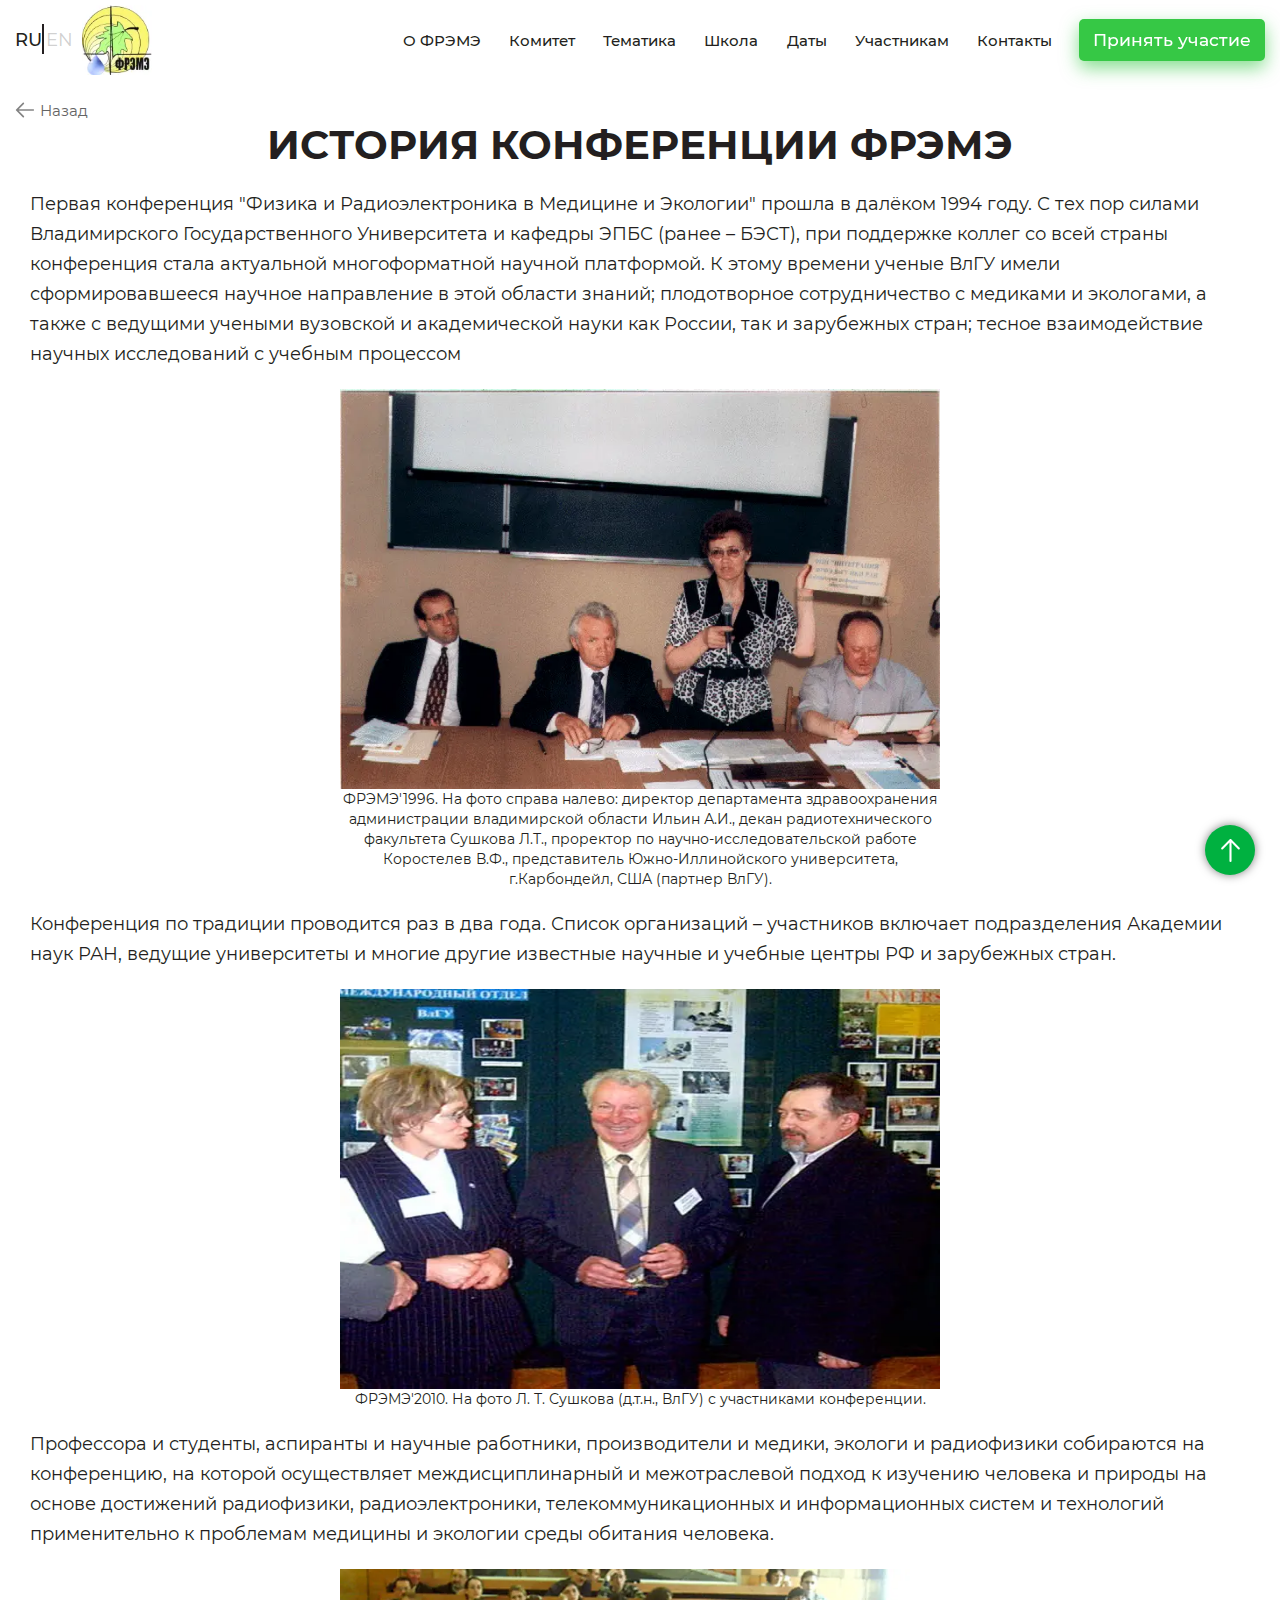
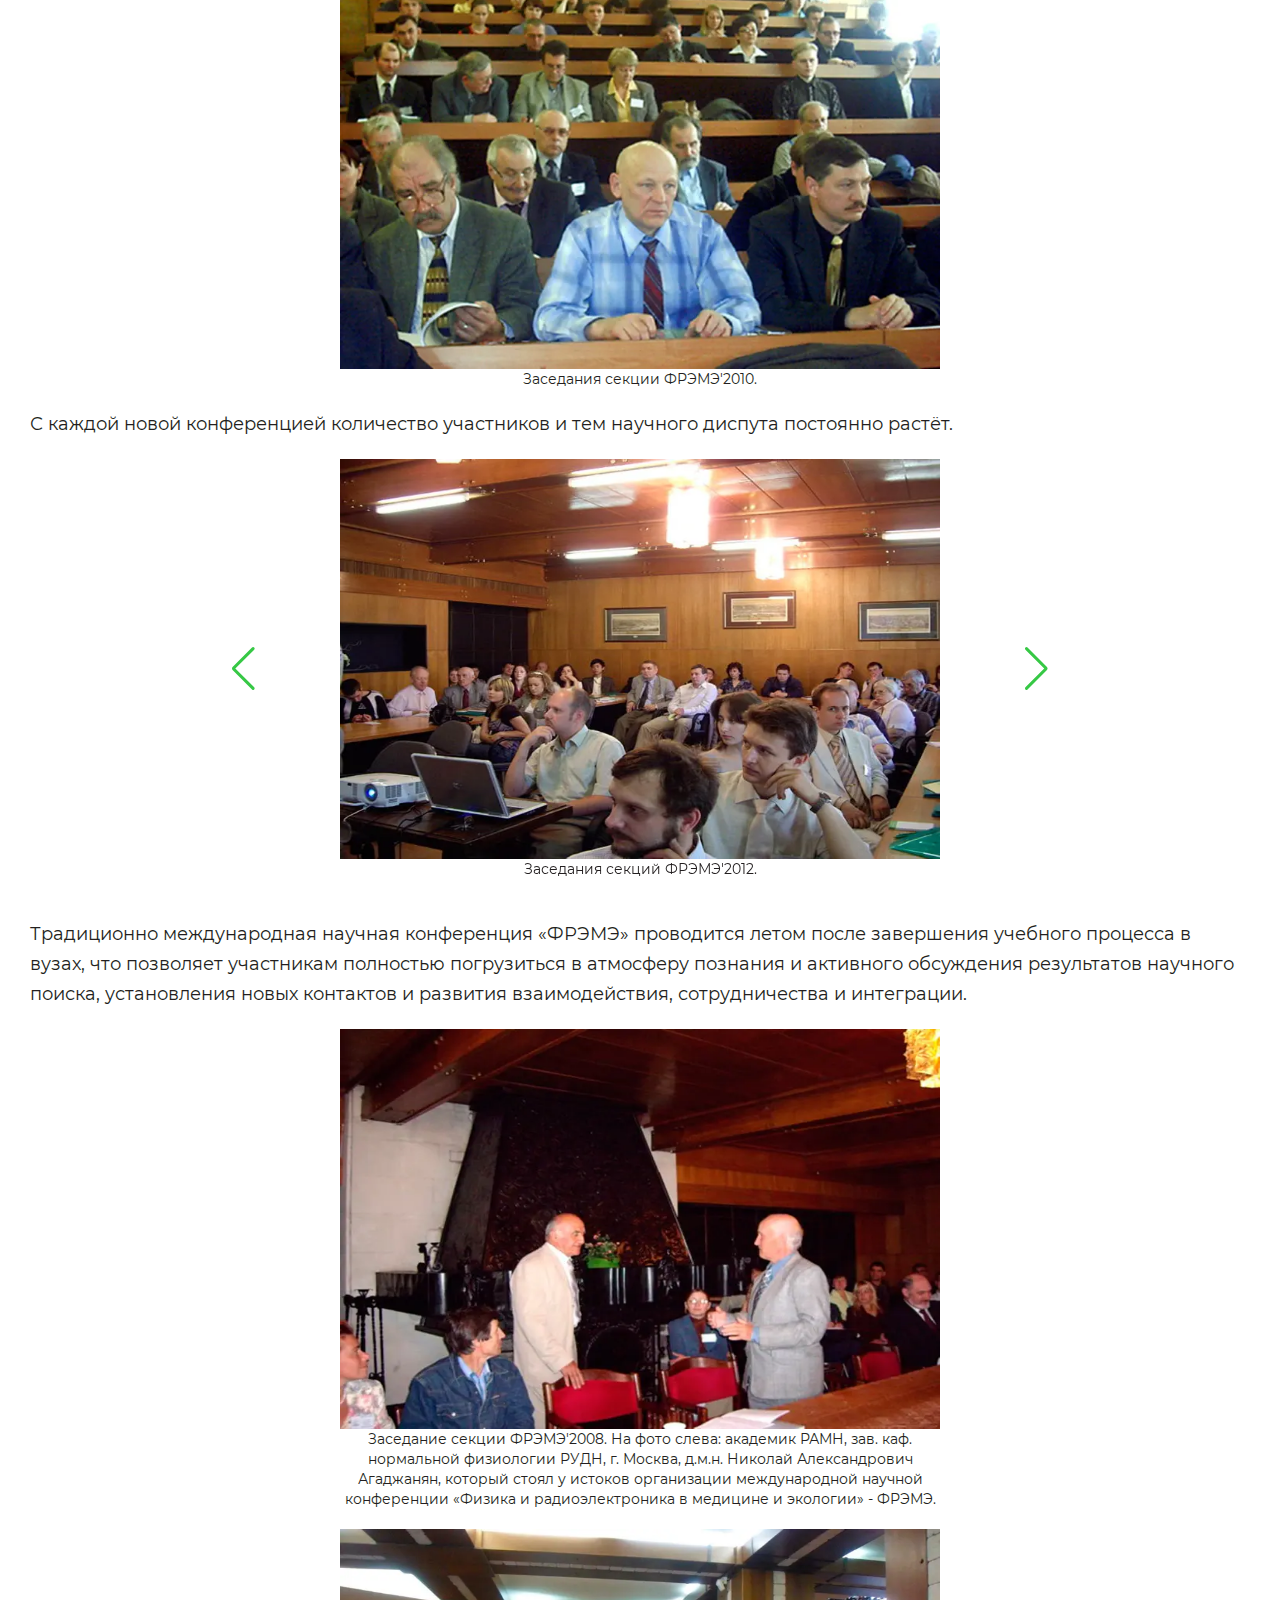
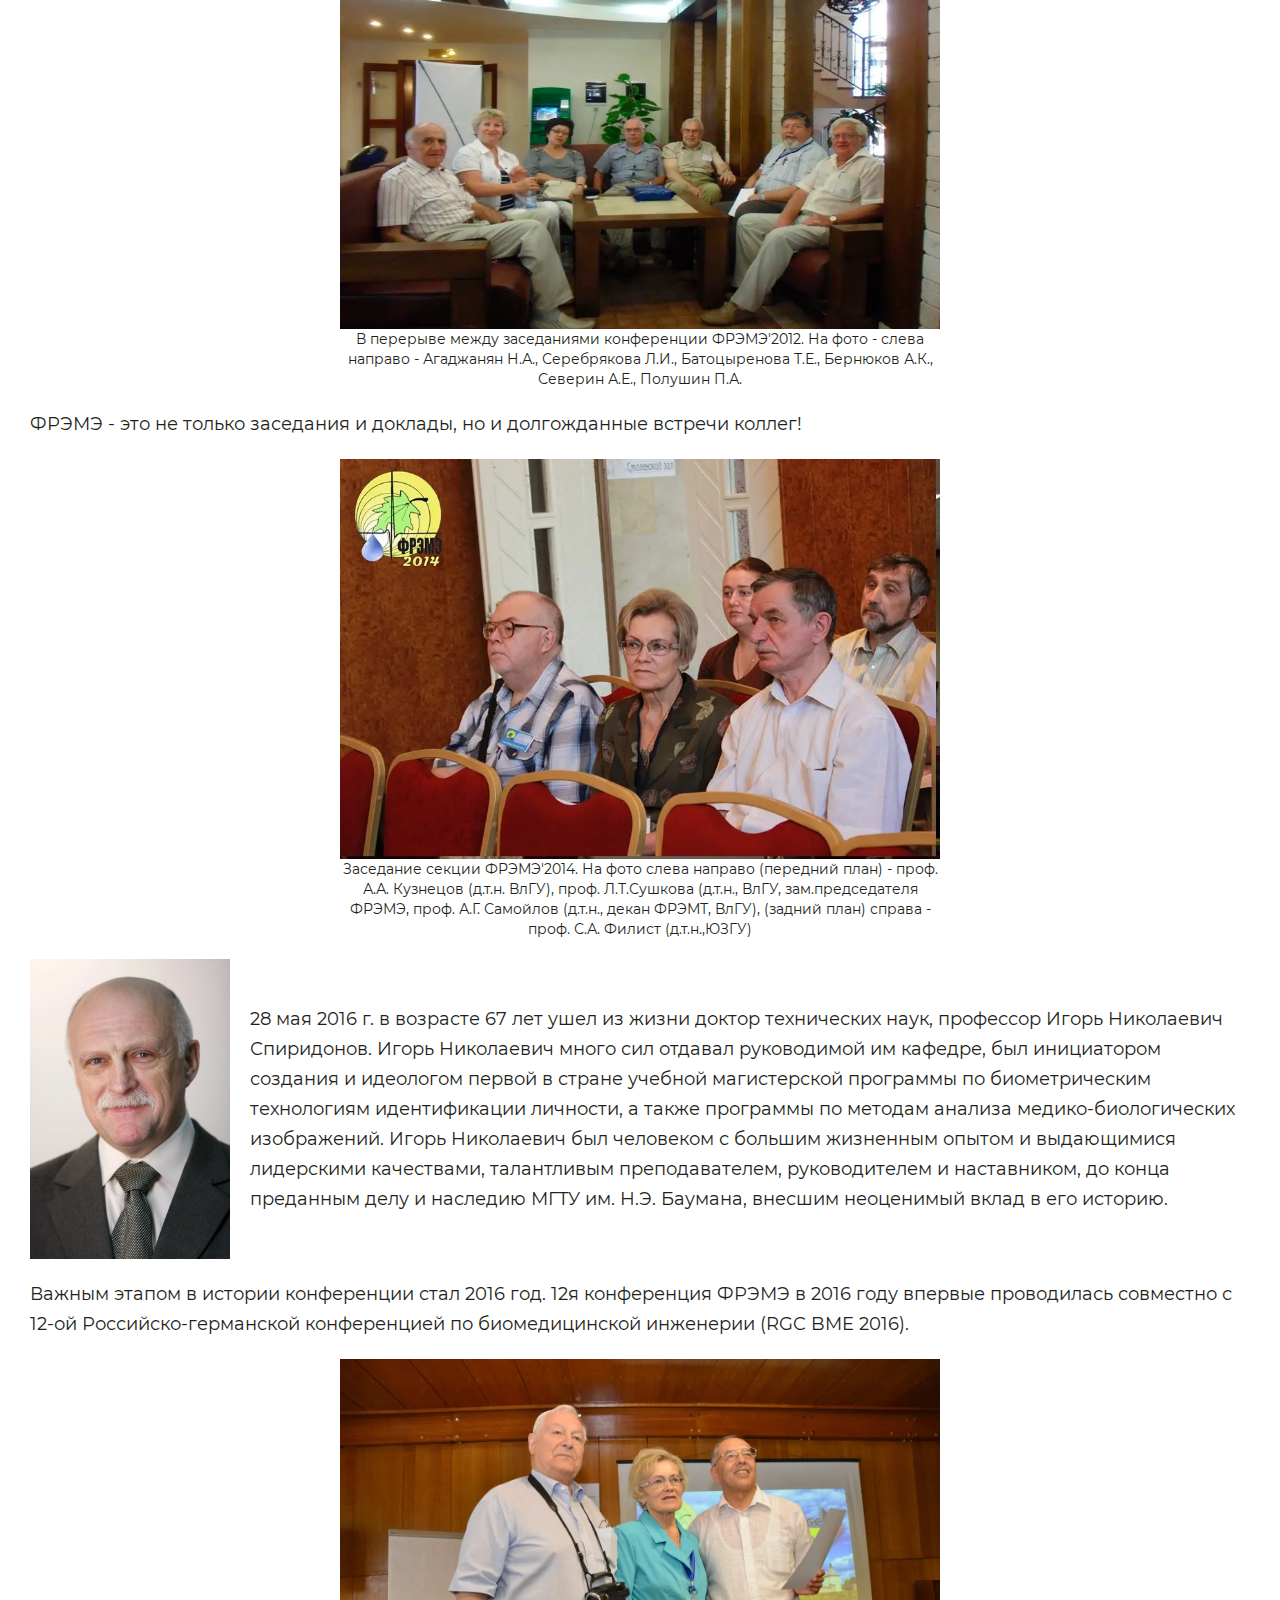
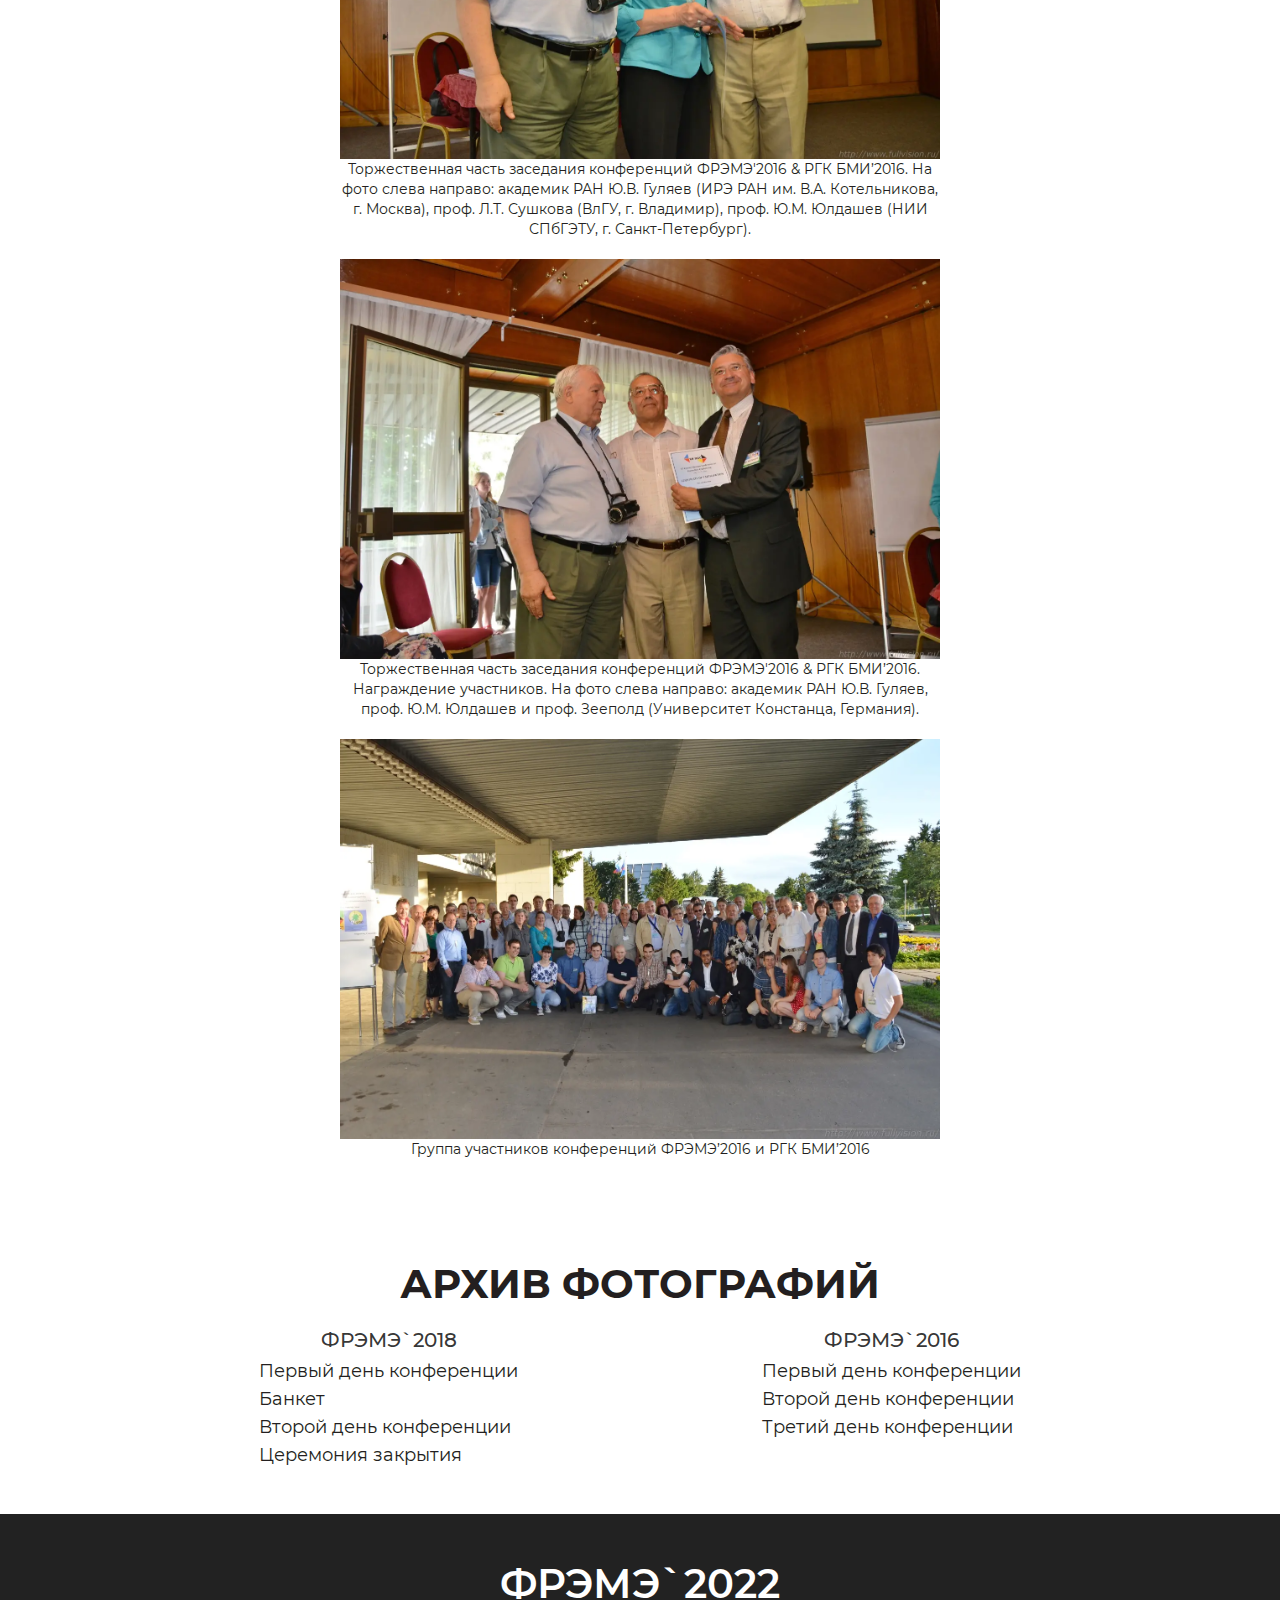
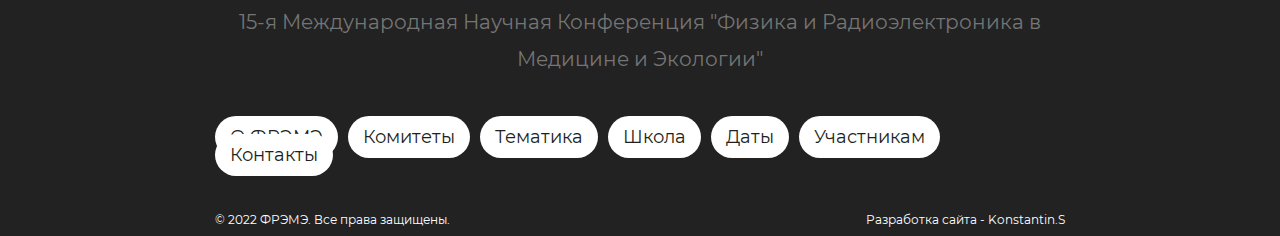
==== commit 9049a9a9: "fremeVlsu 2.0" ====
--- a/history.html
+++ b/history.html
@@ -5,11 +5,93 @@
 	<title>История</title>
 	<meta charset="UTF-8">
 	<meta name="format-detection" content="telephone=no">
-	<!--<style>body{opacity: 0;}</style>-->
-	<link rel="stylesheet" href="css/style.min.css?_v=20220417164721">
+	<style>
+		.loader-wrapper {
+			width: 100vw;
+			height: 100vh;
+			background-color: #fff;
+			position: fixed;
+			z-index: 999;
+			overflow: hidden
+		}
+
+		.loaded .loader-wrapper {
+			visibility: hidden;
+			transform: translateY(-100%);
+			transition: all 0.3s 1s ease-out;
+		}
+
+		.preloader {
+			position: relative;
+			width: 80px;
+			height: 80px;
+			top: 45%;
+			margin: 0 auto;
+		}
+
+		.preloader span {
+			position: absolute;
+			border: 8px solid #00B140;
+			border-top: 8px solid transparent;
+			border-radius: 999px;
+		}
+
+		.preloader span:nth-child(1) {
+			width: 80px;
+			height: 80px;
+			animation: spin-1 2s infinite linear;
+		}
+
+		.preloader span:nth-child(2) {
+			top: 20px;
+			left: 20px;
+			width: 40px;
+			height: 40px;
+			animation: spin-2 1s infinite linear;
+		}
+
+		@keyframes spin-1 {
+			0% {
+				transform: rotate(360deg);
+				opacity: 1;
+			}
+
+			50% {
+				transform: rotate(180deg);
+				opacity: 0.5;
+			}
+
+			100% {
+				transform: rotate(0deg);
+				opacity: 1;
+			}
+		}
+
+		@keyframes spin-2 {
+			0% {
+				transform: rotate(0deg);
+				opacity: 0.5;
+			}
+
+			50% {
+				transform: rotate(180deg);
+				opacity: 1;
+			}
+
+			100% {
+				transform: rotate(360deg);
+				opacity: 0.5;
+			}
+		}
+	</style>
+	<link rel="stylesheet" href="css/style.min.css?_v=20221023144845">
 	<link rel="shortcut icon" href="favicon.ico">
-	<!-- <meta name="robots" content="noindex, nofollow"> -->
-	<meta name="viewport" content="width=device-width, initial-scale=1.0">
+	<meta name="description" content='XV Международная Научная Конференция "Физика и Радиоэлектроника в
+	Медицине и Экологии"'>
+	<meta name="keywords" content="ФРЭМЭ, ВлГУ, Владимир, Конференция, Медицина, Экология, Радиотехника">
+	<meta name="robots" content="index, nofollow">
+	<meta name="viewport" content="width=device-width, minimal-ui">
+	<meta name="yandex-verification" content="cbf18076454326d7" />
 </head>
 
 <body>
@@ -32,17 +114,17 @@
 						<div class="header__menu menu">
 							<nav class="menu__body">
 								<ul class="menu__list">
-									<li class="menu__item"><a href="home.html#about" class="menu__link">О ФРЭМЭ</a></li>
-									<li class="menu__item"><a href="home.html#committees" class="menu__link">Комитет</a></li>
-									<li class="menu__item"><a href="home.html#topics" class="menu__link">Тематика</a></li>
-									<li class="menu__item"><a href="home.html#school" class="menu__link">Школа</a></li>
-									<li class="menu__item"><a href="home.html#dates" class="menu__link">Даты</a></li>
-									<li class="menu__item"><a href="home.html#participants" class="menu__link">Участникам</a></li>
-									<li class="menu__item"><a href="home.html#contacts" class="menu__link">Контакты</a></li>
+									<li class="menu__item"><a href="home.html#about" class="menu__link" data-translate="About">О ФРЭМЭ</a></li>
+									<li class="menu__item"><a href="home.html#committees" class="menu__link" data-translate="Committees">Комитет</a></li>
+									<li class="menu__item"><a href="home.html#topics" class="menu__link" data-translate="Topics">Тематика</a></li>
+									<li class="menu__item"><a href="home.html#school" class="menu__link" data-translate="School">Школа</a></li>
+									<li class="menu__item"><a href="home.html#dates" class="menu__link" data-translate="Dates">Даты</a></li>
+									<li class="menu__item"><a href="home.html#participants" class="menu__link" data-translate="Participants">Участникам</a></li>
+									<li class="menu__item"><a href="home.html#contacts" class="menu__link" data-translate="Contacts">Контакты</a></li>
 								</ul>
 							</nav>
 						</div>
-						<a href="registration.html" class="button header__button">Принять участие</a>
+						<a href="registration.html" class="button header__button" data-translate="Participate">Принять участие</a>
 						<button type="button" class="menu__icon icon-menu"><span></span></button>
 					</div>
 				</div>
@@ -250,26 +332,26 @@
 		<footer class="footer">
 			<div class="footer__container __container">
 				<div class="footer__body">
-					<a href="#" class="footer__logo">ФРЭМЭ`2022</a>
-					<h2 class="footer__title">15-я Международная Научная Конференция "Физика и Радиоэлектроника в Медицине и Экологии"</h2>
+					<a href="#" class="footer__logo" data-translate="PhRЕME">ФРЭМЭ`2022</a>
+					<h2 class="footer__title" data-translate="pageSubtitle">15-я Международная Научная Конференция "Физика и Радиоэлектроника в Медицине и Экологии"</h2>
 					<ul class="footer__list list-footer">
-						<li class="list-footer__item"><a href="home.html#about" class="list-footer__link">О ФРЭМЭ</a></li>
-						<li class="list-footer__item"><a href="home.html#committees" class="list-footer__link">Тематика</a></li>
-						<li class="list-footer__item"><a href="home.html#topics" class="list-footer__link">Комитеты</a></li>
-						<li class="list-footer__item"><a href="home.html#school" class="list-footer__link">Школа</a></li>
-						<li class="list-footer__item"><a href="home.html#dates" class="list-footer__link">Даты</a></li>
-						<li class="list-footer__item"><a href="home.html#participants" class="list-footer__link">Участникам</a></li>
-						<li class="list-footer__item"><a href="home.html#contacts" class="list-footer__link">Контакты</a></li>
+						<li class="list-footer__item"><a href="home.html#about" class="list-footer__link" data-translate="About">О ФРЭМЭ</a></li>
+						<li class="list-footer__item"><a href="home.html#topics" class="list-footer__link" data-translate="Committees">Комитеты</a></li>
+						<li class="list-footer__item"><a href="home.html#committees" class="list-footer__link" data-translate="Topics">Тематика</a></li>
+						<li class="list-footer__item"><a href="home.html#school" class="list-footer__link" data-translate="School">Школа</a></li>
+						<li class="list-footer__item"><a href="home.html#dates" class="list-footer__link" data-translate="Dates">Даты</a></li>
+						<li class="list-footer__item"><a href="home.html#participants" class="list-footer__link" data-translate="Participants">Участникам</a></li>
+						<li class="list-footer__item"><a href="home.html#contacts" class="list-footer__link" data-translate="Contacts">Контакты</a></li>
 					</ul>
 				</div>
 				<div class="footer__panel">
-					<span class="footer__copyright">&copy; 2022 ФРЭМЭ. Все права защищены.</span>
-					<a href="https://teletype.link/s.konstantin" target="_blank" class="footer__developer">Разработка сайта - Konstantin.S</a>
+					<span class="footer__copyright" data-translate="copy">&copy; 2022 ФРЭМЭ. Все права защищены.</span>
+					<a href="https://teletype.link/s.konstantin" target="_blank" class="footer__developer" data-translate="development">Разработка сайта - Konstantin.S</a>
 				</div>
 			</div>
 		</footer>
 	</div>
-	<script src="js/app.min.js?_v=20220417164721"></script>
+	<script src="js/app.min.js?_v=20221023144845"></script>
 </body>
 
 </html>--- a/css/style.min.css
+++ b/css/style.min.css
@@ -1 +1 @@
-@charset "UTF-8";@font-face{font-family:Montserrat;font-display:swap;src:url(../fonts/Montserrat-Bold.woff2) format("woff2"),url(../fonts/Montserrat-Bold.woff) format("woff");font-weight:700;font-style:normal}@font-face{font-family:Montserrat;font-display:swap;src:url(../fonts/Montserrat-Medium.woff2) format("woff2"),url(../fonts/Montserrat-Medium.woff) format("woff");font-weight:500;font-style:normal}@font-face{font-family:Montserrat;font-display:swap;src:url(../fonts/Montserrat-Regular.woff2) format("woff2"),url(../fonts/Montserrat-Regular.woff) format("woff");font-weight:400;font-style:normal}@font-face{font-family:Montserrat;font-display:swap;src:url(../fonts/Montserrat-SemiBold.woff2) format("woff2"),url(../fonts/Montserrat-SemiBold.woff) format("woff");font-weight:600;font-style:normal}*{padding:0;margin:0;border:0}*,:after,:before{-webkit-box-sizing:border-box;box-sizing:border-box}body,html{height:100%;min-width:320px}body{color:#231f20;line-height:1;font-family:Montserrat;font-size:.9375rem;-ms-text-size-adjust:100%;-moz-text-size-adjust:100%;-webkit-text-size-adjust:100%;-webkit-font-smoothing:antialiased;-moz-osx-font-smoothing:grayscale}button,input,textarea{font-family:Montserrat;font-size:inherit}button{cursor:pointer;color:inherit;background-color:inherit}a{color:inherit}a:link,a:visited{text-decoration:none}a:hover{text-decoration:none}ul li{list-style:none}img{vertical-align:top}h1,h2,h3,h4,h5,h6{font-weight:inherit;font-size:inherit;-webkit-margin-before:0;margin-block-start:0;-webkit-margin-after:0;margin-block-end:0}figure{-webkit-margin-before:0;margin-block-start:0;-webkit-margin-after:0;margin-block-end:0;-webkit-margin-start:0;margin-inline-start:0;-webkit-margin-end:0;margin-inline-end:0}ul{-webkit-margin-before:0;margin-block-start:0;-webkit-margin-after:0;margin-block-end:0;-webkit-padding-start:0;padding-inline-start:0}html{overflow:hidden}html.loaded{overflow-y:scroll;overflow-x:hidden}.wrapper{min-height:100%;display:-webkit-box;display:-ms-flexbox;display:flex;-webkit-box-orient:vertical;-webkit-box-direction:normal;-ms-flex-direction:column;flex-direction:column;overflow:hidden}.wrapper>main{-webkit-box-flex:1;-ms-flex:1 1 auto;flex:1 1 auto}.wrapper>*{min-width:0}[class*=__container]{max-width:91.875rem;-webkit-box-sizing:content-box;box-sizing:content-box;margin:0 auto;padding:0 .9375rem}.form__error{margin-top:10px;font-weight:500}input[type=email],input[type=tel],input[type=text],textarea{-webkit-appearance:none;-moz-appearance:none;appearance:none}.input{border-radius:0!important;width:100%;display:block;padding:0 20px;border:1px solid #eee}textarea.input{resize:none;padding:0 0}.checkbox{position:relative}.checkbox:not(:last-child){margin-bottom:.3125em}.checkbox__input{position:absolute;width:0;height:0;opacity:0}.checkbox__input:focus+.checkbox__label:before{-webkit-box-shadow:0 0 5px #414040;box-shadow:0 0 5px #414040}.checkbox__input:checked+.checkbox__label:before{background-image:url(../img/icons/checkbox.svg);background-repeat:no-repeat;background-position:center;background-size:16px 16px}.checkbox__label{cursor:pointer;display:-webkit-inline-box;display:-ms-inline-flexbox;display:inline-flex;-webkit-box-align:center;-ms-flex-align:center;align-items:center;position:relative;gap:10px}.checkbox__label:before{content:"";-ms-flex-item-align:start;align-self:flex-start;-webkit-box-flex:0;-ms-flex:0 0 20px;flex:0 0 20px;width:20px;height:20px;border:1px solid #a7a9ac}.checkbox__text{font-size:.875em;color:#666}.select{position:relative}.select__body{position:relative}.select__title{color:inherit;text-align:left;border:1px solid #d9d9d9;background-color:#fff;cursor:pointer;width:100%;border-radius:4px}.select__value{display:-webkit-box;display:-ms-flexbox;display:flex;-webkit-box-align:center;-ms-flex-align:center;align-items:center;height:40px;padding:0 .9375rem;gap:.625rem}.select__value>*{-webkit-box-flex:1;-ms-flex:1 1 auto;flex:1 1 auto}.select__value:after{content:"";-ms-flex-item-align:stretch;-ms-grid-row-align:stretch;align-self:stretch;-webkit-box-flex:0;-ms-flex:0 0 10px;flex:0 0 10px;-webkit-transition:all .3s ease 0s;-o-transition:all .3s ease 0s;transition:all .3s ease 0s;display:-webkit-box;display:-ms-flexbox;display:flex;-webkit-box-pack:center;-ms-flex-pack:center;justify-content:center;-webkit-box-align:center;-ms-flex-align:center;align-items:center;background-image:url(../img/icons/arrow-down-short.svg);background-repeat:no-repeat;background-position:center;background-size:25px 25px}._select-open .select__value:after{-webkit-transform:rotate(-180deg);-ms-transform:rotate(-180deg);transform:rotate(-180deg)}.select__value._select-pseudo-label::before{content:attr(data-pseudo-label);opacity:.5}.select__text{-webkit-box-flex:1;-ms-flex:1 1 auto;flex:1 1 auto}.select__input{width:100%;background-color:transparent;height:100%}.select__options{color:#000;position:absolute;top:29px;border-radius:0 0 4px 4px;min-width:100%;left:0;background-color:#fff;border-top:0;border:1px solid #d9d9d9;border-top:0;padding:10px 0 5px 0}.select__scroll{overflow-y:auto;overflow-x:hidden;max-height:200px}.select__option{width:100%;display:block;text-align:left;cursor:pointer;padding:5px 15px;color:inherit}.select__option._select-selected{background-color:#eee}.select__row{display:-webkit-inline-box;display:-ms-inline-flexbox;display:inline-flex;-webkit-box-align:center;-ms-flex-align:center;align-items:center}.select._select-open{z-index:5}.select._form-error{border:1px solid red;border-radius:.25em}._select-tag{cursor:pointer}body::after{content:"";background-color:rgba(0,0,0,.5);position:fixed;width:100%;height:100%;top:0;left:0;opacity:0;-webkit-transition:opacity .8s ease 0s;-o-transition:opacity .8s ease 0s;transition:opacity .8s ease 0s;pointer-events:none;z-index:149}.popup-show body::after{opacity:1}.popup{position:fixed;top:0;left:0;bottom:0;right:0;padding:30px 10px;-webkit-transition:visibility .8s ease 0s;-o-transition:visibility .8s ease 0s;transition:visibility .8s ease 0s;visibility:hidden;pointer-events:none}.popup__close{font-weight:700;font-size:20px;margin-left:98%}.popup__close:focus-visible{outline:0}.popup__logo{text-align:center;font-size:25px;font-weight:600;margin-bottom:15px}.popup__title{font-size:20px;font-weight:500;text-align:center;margin-bottom:15px}.popup__text{font-size:18px;line-height:1.5;margin-bottom:20px}.popup__link{font-size:18px;font-weight:500}.popup__link:hover{text-decoration:underline}.popup_show{z-index:150;visibility:visible;overflow:auto;pointer-events:auto}.popup_show .popup__content{visibility:visible;-webkit-transform:scale(1);-ms-transform:scale(1);transform:scale(1)}.popup__wrapper{display:-webkit-box;display:-ms-flexbox;display:flex;-webkit-box-orient:vertical;-webkit-box-direction:normal;-ms-flex-direction:column;flex-direction:column;-webkit-box-align:center;-ms-flex-align:center;align-items:center;min-height:100%;-webkit-box-flex:1;-ms-flex:1 1 auto;flex:1 1 auto;width:100%;display:flex;-webkit-box-pack:center;-ms-flex-pack:center;justify-content:center;align-items:center}.popup__content{visibility:hidden;-webkit-transform:scale(0);-ms-transform:scale(0);transform:scale(0);-webkit-transition:-webkit-transform .3s ease 0s;transition:-webkit-transform .3s ease 0s;-o-transition:transform .3s ease 0s;transition:transform .3s ease 0s;transition:transform .3s ease 0s,-webkit-transform .3s ease 0s;background-color:#eee;padding:25px;width:100%;max-width:700px;border-radius:20px}.lock .popup__content{visibility:visible}.spollers{display:-ms-grid;display:grid;gap:15px}.spollers__item{font-size:1.25rem}.spollers__title{width:100%;cursor:default;text-align:left;border:1px solid #eee;padding:.625rem .9375rem;border-radius:.3125rem;position:relative}._spoller-init .spollers__title{cursor:pointer}._spoller-init .spollers__title::after,._spoller-init .spollers__title::before{content:"";position:absolute;right:10px;top:50%;background-color:#000;height:2px;width:15px;-webkit-transition:-webkit-transform .5s ease 0s;transition:-webkit-transform .5s ease 0s;-o-transition:transform .5s ease 0s;transition:transform .5s ease 0s;transition:transform .5s ease 0s,-webkit-transform .5s ease 0s}._spoller-init .spollers__title::before{-webkit-transform:translate(-75%,-50%) rotate(40deg);-ms-transform:translate(-75%,-50%) rotate(40deg);transform:translate(-75%,-50%) rotate(40deg)}._spoller-init .spollers__title::after{-webkit-transform:translate(0,-50%) rotate(-40deg);-ms-transform:translate(0,-50%) rotate(-40deg);transform:translate(0,-50%) rotate(-40deg)}._spoller-init .spollers__title._spoller-active::before{-webkit-transform:translateX(-75%) rotate(-40deg);-ms-transform:translateX(-75%) rotate(-40deg);transform:translateX(-75%) rotate(-40deg)}._spoller-init .spollers__title._spoller-active::after{-webkit-transform:rotate(40deg);-ms-transform:rotate(40deg);transform:rotate(40deg)}.spollers__body{padding:1.25rem;border-radius:.3125rem;border:1px solid #eee}.spollers__text{max-width:93%;line-height:1.5;margin-bottom:15px}[data-fullscreen]{min-height:100vh}.touch [data-fullscreen]{min-height:calc(var(--vh,1vh) * 100)}[class*=-ibg]{position:relative}[class*=-ibg] img{position:absolute;width:100%;height:100%;top:0;left:0;-o-object-fit:cover;object-fit:cover}[class*=-ibg_contain] img{-o-object-fit:contain;object-fit:contain}.title{font-weight:700;font-size:40px;line-height:49px;text-transform:uppercase;text-align:center}.subtitle{font-weight:500;font-size:20px;line-height:24px;color:rgba(0,0,0,.8);text-align:center}.loader-wrapper{width:100vw;height:100vh;background-color:#fff;position:fixed;z-index:999;overflow:hidden}.no-js .loader-wrapper{display:none}.loaded .loader-wrapper{visibility:hidden;-webkit-transform:translateY(-100%);-ms-transform:translateY(-100%);transform:translateY(-100%);-webkit-transition:all .3s 1s ease-out;-o-transition:all .3s 1s ease-out;transition:all .3s 1s ease-out}.preloader{position:relative;width:80px;height:80px;top:45%;margin:0 auto}.preloader span{position:absolute;border:8px solid #00b140;border-top:8px solid transparent;border-radius:999px}.preloader span:nth-child(1){width:80px;height:80px;-webkit-animation:spin-1 2s infinite linear;animation:spin-1 2s infinite linear}.preloader span:nth-child(2){top:20px;left:20px;width:40px;height:40px;-webkit-animation:spin-2 1s infinite linear;animation:spin-2 1s infinite linear}@-webkit-keyframes spin-1{0%{-webkit-transform:rotate(360deg);transform:rotate(360deg);opacity:1}50%{-webkit-transform:rotate(180deg);transform:rotate(180deg);opacity:.5}100%{-webkit-transform:rotate(0);transform:rotate(0);opacity:1}}@keyframes spin-1{0%{-webkit-transform:rotate(360deg);transform:rotate(360deg);opacity:1}50%{-webkit-transform:rotate(180deg);transform:rotate(180deg);opacity:.5}100%{-webkit-transform:rotate(0);transform:rotate(0);opacity:1}}@-webkit-keyframes spin-2{0%{-webkit-transform:rotate(0);transform:rotate(0);opacity:.5}50%{-webkit-transform:rotate(180deg);transform:rotate(180deg);opacity:1}100%{-webkit-transform:rotate(360deg);transform:rotate(360deg);opacity:.5}}@keyframes spin-2{0%{-webkit-transform:rotate(0);transform:rotate(0);opacity:.5}50%{-webkit-transform:rotate(180deg);transform:rotate(180deg);opacity:1}100%{-webkit-transform:rotate(360deg);transform:rotate(360deg);opacity:.5}}.mr{margin-right:20px}.privacy__wrapper{margin-top:100px}.row{display:-ms-flexbox;display:-webkit-box;display:flex;-ms-flex-wrap:wrap;flex-wrap:wrap;margin-right:-15px;margin-left:-15px}.col{position:relative;width:100%;min-height:1px;padding-right:15px;padding-left:15px;-ms-flex-preferred-size:0;flex-basis:0;-ms-flex-positive:1;-webkit-box-flex:1;flex-grow:1;max-width:100%}.mb-4{margin-bottom:20px}strong{font-weight:600}h5{font-size:20px}.descr,h5{margin-bottom:24px}.ol{margin-bottom:16px;padding-left:28px}.li{line-height:2}.mark,mark{display:inline;padding:.05em;background-color:#fcf8e3}body::-webkit-scrollbar{width:8px}body::-webkit-scrollbar-track{background:0 0}body::-webkit-scrollbar-thumb{background-color:#00b140}body{scrollbar-width:8px;scrollbar-color:#00b140 transparent}.header__wrapper{position:fixed;width:100%;top:0;left:0;z-index:50;background-color:#fff}.header._header-scroll .header__wrapper{border-bottom:1px solid #000;-webkit-box-shadow:0 5px 5px -2px rgba(35,31,32,.6);box-shadow:0 5px 5px -2px rgba(35,31,32,.6)}.header__body{position:relative;display:-webkit-box;display:-ms-flexbox;display:flex;-webkit-box-align:center;-ms-flex-align:center;align-items:center;padding:5px 0;min-height:80px}.header__language{z-index:5}.header__logo{z-index:5}@supports (margin-right:clamp(0.3125rem ,0.2277542373rem + 0.4237288136vw ,0.625rem)){.header__logo{margin-right:clamp(.3125rem ,.2277542373rem + .4237288136vw ,.625rem)}}@supports not (margin-right:clamp(0.3125rem ,0.2277542373rem + 0.4237288136vw ,0.625rem)){.header__logo{margin-right:calc(.3125rem + .3125 * (100vw - 20rem)/ 73.75)}}@supports (margin-left:clamp(0.3125rem ,0.2277542373rem + 0.4237288136vw ,0.625rem)){.header__logo{margin-left:clamp(.3125rem ,.2277542373rem + .4237288136vw ,.625rem)}}@supports not (margin-left:clamp(0.3125rem ,0.2277542373rem + 0.4237288136vw ,0.625rem)){.header__logo{margin-left:calc(.3125rem + .3125 * (100vw - 20rem)/ 73.75)}}.header__logo_img{width:70px;height:70px}.header__menu{margin-left:auto}.header__buttons{display:-webkit-box;display:-ms-flexbox;display:flex;-webkit-box-align:center;-ms-flex-align:center;align-items:center;gap:10px}.header__button{font-weight:500;color:#fff;padding:12px 14px;background:#36c845;-webkit-box-shadow:0 7px 18px rgba(54,200,69,.6);box-shadow:0 7px 18px rgba(54,200,69,.6);border-radius:5px;text-align:center;z-index:5}@supports (font-size:clamp(0.875rem ,0.8072033898rem + 0.3389830508vw ,1.125rem)){.header__button{font-size:clamp(.875rem ,.8072033898rem + .3389830508vw ,1.125rem)}}@supports not (font-size:clamp(0.875rem ,0.8072033898rem + 0.3389830508vw ,1.125rem)){.header__button{font-size:calc(.875rem + .25 * (100vw - 20rem)/ 73.75)}}@supports (margin-left:clamp(0.3125rem ,0.1430084746rem + 0.8474576271vw ,0.9375rem)){.header__button{margin-left:clamp(.3125rem ,.1430084746rem + .8474576271vw ,.9375rem)}}@supports not (margin-left:clamp(0.3125rem ,0.1430084746rem + 0.8474576271vw ,0.9375rem)){.header__button{margin-left:calc(.3125rem + .625 * (100vw - 20rem)/ 73.75)}}.language{display:-webkit-box;display:-ms-flexbox;display:flex;-webkit-box-align:center;-ms-flex-align:center;align-items:center}.language__item{line-height:22px;font-size:18px;color:rgba(134,134,134,.4);position:relative}.language__item:first-child{margin-right:4px}.language__item:first-child::before{content:"";position:absolute;top:-25%;left:100%;display:block;width:2px;height:30px;background-color:#231f20}.language__item._active{font-weight:500;color:#231f20}.menu{-webkit-box-flex:0;-ms-flex:0 1 auto;flex:0 1 auto}.menu__body{display:-webkit-box;display:-ms-flexbox;display:flex;-webkit-box-align:center;-ms-flex-align:center;align-items:center}.menu__list{display:-webkit-box;display:-ms-flexbox;display:flex;-ms-flex-wrap:wrap;flex-wrap:wrap}.menu__item{position:relative;display:-webkit-box;display:-ms-flexbox;display:flex;-webkit-box-align:center;-ms-flex-align:center;align-items:center;-webkit-box-pack:justify;-ms-flex-pack:justify;justify-content:space-between;-ms-flex-wrap:wrap;flex-wrap:wrap;padding:5px 0}@supports (margin-right:clamp(0.625rem ,0.5402542373rem + 0.4237288136vw ,0.9375rem)){.menu__item{margin-right:clamp(.625rem ,.5402542373rem + .4237288136vw ,.9375rem)}}@supports not (margin-right:clamp(0.625rem ,0.5402542373rem + 0.4237288136vw ,0.9375rem)){.menu__item{margin-right:calc(.625rem + .3125 * (100vw - 20rem)/ 73.75)}}@supports (margin-left:clamp(0.625rem ,0.5402542373rem + 0.4237288136vw ,0.9375rem)){.menu__item{margin-left:clamp(.625rem ,.5402542373rem + .4237288136vw ,.9375rem)}}@supports not (margin-left:clamp(0.625rem ,0.5402542373rem + 0.4237288136vw ,0.9375rem)){.menu__item{margin-left:calc(.625rem + .3125 * (100vw - 20rem)/ 73.75)}}.menu__link{font-weight:500;color:inherit;-webkit-transition:color .3s ease 0s;-o-transition:color .3s ease 0s;transition:color .3s ease 0s}.menu__link::after{position:absolute;bottom:0;left:50%;-webkit-transform:translateX(-50%);-ms-transform:translateX(-50%);transform:translateX(-50%);content:"";display:block;width:100%;height:1.5px;background:0 0;-webkit-transition:all .3s;-o-transition:all .3s;transition:all .3s}.menu__link:hover::after{background:#000}.icon-menu{display:none}.footer{background-color:#222;padding:50px 200px 10px 200px}.footer__body{display:-webkit-box;display:-ms-flexbox;display:flex;-webkit-box-orient:vertical;-webkit-box-direction:normal;-ms-flex-direction:column;flex-direction:column;-webkit-box-pack:center;-ms-flex-pack:center;justify-content:center;-webkit-box-align:center;-ms-flex-align:center;align-items:center}.footer__logo{color:#fff;font-size:40px;font-weight:600}.footer__title{font-size:20px;line-height:37px;text-align:center;color:#757575}.footer__panel{display:-webkit-box;display:-ms-flexbox;display:flex;-webkit-box-pack:justify;-ms-flex-pack:justify;justify-content:space-between}.footer__copyright{font-size:12px;color:#fff}.footer__developer{font-size:12px;color:#fff}.list-footer{margin:50px 0;display:-webkit-box;display:-ms-flexbox;display:flex;-ms-flex-wrap:wrap;flex-wrap:wrap}.list-footer__item{margin-right:10px}.list-footer__link{font-size:18px;padding:10px 15px;background:#fff;border-radius:40px}.no-webp .page{background-image:-webkit-gradient(linear,left bottom,left top,from(rgba(0,177,64,.2)),to(rgba(0,177,64,.2))),url(../img/page-image.png)}.no-webp .page{background-image:-o-linear-gradient(bottom,rgba(0,177,64,.2),rgba(0,177,64,.2)),url(../img/page-image.png)}.no-webp .page{background-image:linear-gradient(to top,rgba(0,177,64,.2),rgba(0,177,64,.2)),url(../img/page-image.png)}.page{background-color:#00b140;background-repeat:no-repeat;background-size:cover}.page__body{display:-webkit-box;display:-ms-flexbox;display:flex;-webkit-box-orient:vertical;-webkit-box-direction:normal;-ms-flex-direction:column;flex-direction:column;-webkit-box-pack:center;-ms-flex-pack:center;justify-content:center;-webkit-box-align:start;-ms-flex-align:start;align-items:flex-start}.page__title{max-width:426px;font-weight:700;font-size:60px;line-height:120%;color:#fff;margin-top:50px}.page__subtitle{max-width:644px;font-weight:700;font-size:35px;line-height:120%;color:#fff;margin-top:30px}.page__description{position:relative;margin-top:30px}.page__description::before{content:"";display:block;position:absolute;top:0;width:4px;height:108px;background-color:#fff}.page__date{font-weight:500;font-size:50px;line-height:120%;color:#fff;margin-left:10px}.page__location{font-size:40px;line-height:120%;color:#fff;margin-left:10px}.page__buttons{display:-webkit-box;display:-ms-flexbox;display:flex;-webkit-box-align:center;-ms-flex-align:center;align-items:center}.btn{margin-top:80px}.btn__about{padding:15px 51px;border:1px solid #fff;-webkit-box-sizing:border-box;box-sizing:border-box;border-radius:4px;font-weight:700;font-size:16px;line-height:24px;color:#fff;margin-right:10px;-webkit-transition:.5s ease;-o-transition:.5s ease;transition:.5s ease}.btn__topics{background-color:#fff;border:1px solid #fff;padding:15px 50px;border-radius:4px;font-weight:700;font-size:16px;line-height:24px;color:#00b140;overflow:hidden;text-align:center;display:inline-block;position:relative;width:186px;-webkit-transition:.5s ease;-o-transition:.5s ease;transition:.5s ease}.btn__topics:before{content:"";position:absolute;background-image:url(../img/icons/arrow-down.svg);background-repeat:no-repeat;background-position:center;background-size:25px 25px;display:-webkit-box;display:-ms-flexbox;display:flex;-webkit-box-align:center;-ms-flex-align:center;align-items:center;-webkit-box-pack:center;-ms-flex-pack:center;justify-content:center;right:20px;top:0;opacity:0;height:100%;width:25px;-webkit-transition:all .2s linear 0s;-o-transition:all .2s linear 0s;transition:all .2s linear 0s}.about{margin-top:100px}.about__container{text-align:right}.about__body{display:-webkit-box;display:-ms-flexbox;display:flex;-webkit-box-pack:justify;-ms-flex-pack:justify;justify-content:space-between;-webkit-box-align:center;-ms-flex-align:center;align-items:center;margin-top:50px;margin-bottom:20px}.about__description{font-size:16px;line-height:27px;max-width:737px}.about__detailed{font-size:18px;line-height:27px;font-weight:500;-webkit-transition:.2s ease;-o-transition:.2s ease;transition:.2s ease;border-bottom:1px solid #000}.about__detailed:hover{border-bottom:none}.model{max-width:300px}.model__group{-webkit-transform:translate(100px,50px);-ms-transform:translate(100px,50px);transform:translate(100px,50px)}.model__orbit{stroke-width:.1}.model__electron{-webkit-transform:translate(-25px,-25px);-ms-transform:translate(-25px,-25px);transform:translate(-25px,-25px);fill:#e7e7e7}.model__electron_1{-webkit-animation:orbit 10s linear infinite;animation:orbit 10s linear infinite}.model__electron_2{-webkit-animation:orbit 9s linear infinite .5s;animation:orbit 9s linear infinite .5s;fill:#00b13f}.model__electron_3{-webkit-animation:orbit 8s linear infinite 1s;animation:orbit 8s linear infinite 1s}.model__electron_4{-webkit-animation:orbit 8s linear infinite;animation:orbit 8s linear infinite}.model__electron_5{-webkit-animation:orbit 7s linear infinite 1s;animation:orbit 7s linear infinite 1s;fill:#00b13f}.model__electron_6{-webkit-animation:orbit 6s linear infinite .5s;animation:orbit 6s linear infinite .5s}.model__electron_7{-webkit-animation:orbit 4s linear infinite;animation:orbit 4s linear infinite}@-webkit-keyframes orbit{0%{-webkit-transform:rotate(0);transform:rotate(0)}100%{-webkit-transform:rotate(360deg);transform:rotate(360deg)}}@keyframes orbit{0%{-webkit-transform:rotate(0);transform:rotate(0)}100%{-webkit-transform:rotate(360deg);transform:rotate(360deg)}}.topics{margin-top:100px}.topics__cards{display:-ms-grid;display:grid;justify-items:center;-ms-grid-columns:1fr 1fr 1fr 1fr;grid-template-columns:1fr 1fr 1fr 1fr;-ms-grid-rows:1fr 1fr;grid-template-rows:1fr 1fr;gap:30px;margin-top:30px}.card-topic{max-width:270px;background:#68ff92;-webkit-box-shadow:0 4px 11px rgba(0,0,0,.09);box-shadow:0 4px 11px rgba(0,0,0,.09);border-radius:10px;padding:17px 14px;-webkit-transition:.5s ease;-o-transition:.5s ease;transition:.5s ease}.card-topic:hover{-webkit-box-shadow:10px 8px 10px rgba(70,69,69,.5);box-shadow:10px 8px 10px rgba(70,69,69,.5)}.card-topic__figure{display:-webkit-box;display:-ms-flexbox;display:flex;-webkit-box-pack:center;-ms-flex-pack:center;justify-content:center;max-width:240px}.card-topic__image{-o-object-fit:cover;object-fit:cover}.card-topic__title{font-weight:500;font-size:18px;line-height:22px;text-align:center;margin-top:10px;max-width:250px}.committees{margin-top:100px}.committees__slider{margin-top:50px}.committees__slide{background:#fff;border:2px solid #29ff3f;border-radius:20px;padding:10px 10px;min-height:180px;max-width:350px}.cards-committees{display:-webkit-box;display:-ms-flexbox;display:flex;-webkit-box-pack:justify;-ms-flex-pack:justify;justify-content:space-between;-webkit-box-align:start;-ms-flex-align:start;align-items:flex-start;gap:50px;margin-top:50px}.card-committees{display:-webkit-box;display:-ms-flexbox;display:flex;-webkit-box-orient:vertical;-webkit-box-direction:normal;-ms-flex-direction:column;flex-direction:column;-webkit-box-align:center;-ms-flex-align:center;align-items:center;max-width:374px;min-height:387px;border:2px solid #29ff3f;border-radius:20px;padding:20px 30px}.card-committees__subtitle{font-weight:500;font-size:20px;line-height:24px;text-align:center;color:#383838;margin-bottom:15px}.card-committees__figure{border-radius:50%;width:170px;height:170px;background:#d7d3ea;-webkit-box-shadow:0 4px 9px rgba(0,0,0,.25);box-shadow:0 4px 9px rgba(0,0,0,.25);margin-bottom:15px}.card-committees__image{border-radius:50%;height:100%;width:100%;-o-object-fit:cover;object-fit:cover}.card-committees__title{font-weight:700;font-size:20px;line-height:24px;text-align:center;margin-bottom:15px}.card-committees__copy{min-width:314px;font-size:16px;line-height:20px}.swiper-wrapper{padding-bottom:20px}.swiper-slide__title{font-weight:600;font-size:20px;line-height:24px;text-align:center;margin-bottom:10px}.swiper-slide__description{font-size:14px;line-height:17px;text-align:center}.swiper-scrollbar{background:inherit}.swiper-scrollbar-drag{background:#00b140!important}.spollers{margin-top:50px}.spollers__title{border:2px solid #29ff3f;font-weight:600;font-size:25px;line-height:30px}.spollers__body{margin-top:-2px;border:2px solid #29ff3f;padding:15px 0 15px 30px}.list__item{font-size:16px;line-height:17px;margin-top:10px}.school{margin-top:100px}.school__body{display:-webkit-box;display:-ms-flexbox;display:flex;-webkit-box-pack:justify;-ms-flex-pack:justify;justify-content:space-between;-webkit-box-align:center;-ms-flex-align:center;align-items:center;margin-top:30px}.school__information{display:-webkit-box;display:-ms-flexbox;display:flex;-webkit-box-orient:vertical;-webkit-box-direction:normal;-ms-flex-direction:column;flex-direction:column;-webkit-box-align:center;-ms-flex-align:center;align-items:center}.school__title{font-weight:700;font-size:30px;line-height:37px}.school__date{font-weight:500;font-size:30px;line-height:36px;color:#231f20}.school__description{margin-top:40px;font-size:18px;line-height:29px;max-width:610px}.no-webp .school__image{background-image:url(../img/school-image.png)}.school__image{background-position:center;background-repeat:no-repeat;background-size:contain;min-height:425px;min-width:550px}.school__text{position:relative;font-size:18px;line-height:160%;text-align:left;max-height:100%;padding-left:10px;margin-top:40px}.school__text::before{content:"";display:block;position:absolute;top:0;left:0;width:3px;height:100%;background-color:#231f20}.footer-school{display:-webkit-box;display:-ms-flexbox;display:flex;-webkit-box-pack:justify;-ms-flex-pack:justify;justify-content:space-between;margin-top:20px}.footer-school__item{display:-webkit-box;display:-ms-flexbox;display:flex;-webkit-box-orient:vertical;-webkit-box-direction:normal;-ms-flex-direction:column;flex-direction:column;-webkit-box-align:center;-ms-flex-align:center;align-items:center}.footer-school__title{font-weight:700;font-size:30px;line-height:37px}.footer-school__btn{background:#36c845;-webkit-box-shadow:0 7px 18px rgba(54,200,69,.6);box-shadow:0 7px 18px rgba(54,200,69,.6);border-radius:5px;color:#fff;font-weight:500;font-size:18px;line-height:22px;padding:14px 24px;margin-top:10px}.dates{margin-top:100px}.dates__body{margin-top:50px}.body-dates{display:-ms-grid;display:grid;-ms-grid-column-align:center;justify-self:center;-ms-grid-columns:1fr 1fr 1fr;grid-template-columns:1fr 1fr 1fr;-ms-grid-rows:1fr 1fr;grid-template-rows:1fr 1fr;gap:30px}.body-dates__item{display:-webkit-box;display:-ms-flexbox;display:flex;-webkit-box-orient:vertical;-webkit-box-direction:normal;-ms-flex-direction:column;flex-direction:column;-webkit-box-align:center;-ms-flex-align:center;align-items:center;min-width:390px;min-height:125px;background:#68ff92;-webkit-box-shadow:0 4px 11px rgba(0,0,0,.5);box-shadow:0 4px 11px rgba(0,0,0,.5);border-radius:10px;padding:25px 60px;-webkit-transition:.5s ease;-o-transition:.5s ease;transition:.5s ease}.body-dates__item:hover{-webkit-box-shadow:10px 8px 10px rgba(0,0,0,.5);box-shadow:10px 8px 10px rgba(0,0,0,.5)}.body-dates__item.__active{-webkit-box-shadow:0 0 0 0 rgba(0,0,0,.5);box-shadow:0 0 0 0 rgba(0,0,0,.5);-webkit-animation:pulse 2s infinite;animation:pulse 2s infinite}.body-dates__item.__active:hover{-webkit-box-shadow:none;box-shadow:none}@-webkit-keyframes pulse{0%{-webkit-transform:scale(.95);transform:scale(.95);-webkit-animation:pulse 2s infinite;animation:pulse 2s infinite}70%{-webkit-transform:scale(1);transform:scale(1);-webkit-box-shadow:0 0 0 30px transparent;box-shadow:0 0 0 30px transparent}100%{-webkit-transform:scale(.95);transform:scale(.95);-webkit-box-shadow:0 0 0 0 transparent;box-shadow:0 0 0 0 transparent}}@keyframes pulse{0%{-webkit-transform:scale(.95);transform:scale(.95);-webkit-animation:pulse 2s infinite;animation:pulse 2s infinite}70%{-webkit-transform:scale(1);transform:scale(1);-webkit-box-shadow:0 0 0 30px transparent;box-shadow:0 0 0 30px transparent}100%{-webkit-transform:scale(.95);transform:scale(.95);-webkit-box-shadow:0 0 0 0 transparent;box-shadow:0 0 0 0 transparent}}.body-dates__title{font-weight:500;font-size:18px;line-height:22px;text-align:center}.body-dates__date{font-size:16px;line-height:20px;text-align:center;margin-top:10px}.participants{margin-top:100px}.participants__body{margin-top:50px}.participants__text{font-weight:300;font-size:20px;line-height:1.5;color:rgba(0,0,0,.8);text-align:left}.participants__link{font-weight:500}.participants__link:hover{border-bottom:1px solid #000}.participants__info{line-height:1.5}.works-list__item{display:-webkit-box;display:-ms-flexbox;display:flex;-webkit-box-align:center;-ms-flex-align:center;align-items:center;margin-bottom:20px}.no-webp .works-list__icon{background-image:url(../img/logo.jpg)}.works-list__icon{display:block;width:50px;height:50px;background-size:45px;background-position:center;background-repeat:no-repeat;margin-right:10px}.works-list__info{display:-webkit-box;display:-ms-flexbox;display:flex;-webkit-box-orient:vertical;-webkit-box-direction:normal;-ms-flex-direction:column;flex-direction:column;max-width:80%}.works-list__info>span{margin-top:10px;font-weight:500}.works-list__link{margin-left:10px}.works-list__link:hover{text-decoration:underline}table.iksweb{width:97%;border-collapse:collapse;border-spacing:0;height:auto}table.iksweb,table.iksweb td,table.iksweb th{border:1px solid #595959}table.iksweb td,table.iksweb th{min-height:35px;padding:3px;width:30px;height:35px}table.iksweb th{background:#347c99;color:#fff;font-weight:400}.support{margin-top:100px}.support__wrapper{background-color:#36c845;padding-top:30px;padding-bottom:40px}.support .title{color:#fff}.support__description{font-weight:500;font-size:20px;line-height:150%;color:#fff;margin-top:10px;text-align:center}.support__body{margin-top:20px;display:-webkit-box;display:-ms-flexbox;display:flex;-webkit-box-align:center;-ms-flex-align:center;align-items:center;-webkit-box-pack:space-evenly;-ms-flex-pack:space-evenly;justify-content:space-evenly}.support__item{border:1px solid #fff;-webkit-transition:.5s ease;-o-transition:.5s ease;transition:.5s ease}.support__item:hover{-webkit-box-shadow:10px 8px 10px rgba(0,0,0,.5);box-shadow:10px 8px 10px rgba(0,0,0,.5)}.contacts{margin-top:50px;padding-bottom:100px}.contacts__body{display:-webkit-box;display:-ms-flexbox;display:flex;-webkit-box-pack:justify;-ms-flex-pack:justify;justify-content:space-between;-webkit-box-align:center;-ms-flex-align:center;align-items:center;margin-top:50px}.contacts-list__item{margin-bottom:20px}.contacts-list__title{font-weight:600;font-size:22px;line-height:25px;max-width:575px}.contacts-list__text{font-weight:600;font-size:18px;line-height:22px;color:#36c845;max-width:550px}.history{margin-top:100px;margin-bottom:100px}.history__container{position:relative}.history__back{display:-webkit-box;display:-ms-flexbox;display:flex;-webkit-box-align:center;-ms-flex-align:center;align-items:center;font-size:18;color:#646464;-webkit-transition:.2s ease;-o-transition:.2s ease;transition:.2s ease}.history__back:hover{color:#231f20}.history__back::before{content:"";display:block;width:20px;height:20px;background-image:url(../img/icons/arrow-down.svg);background-repeat:no-repeat;background-position:center;background-size:cover;-webkit-transform:rotate(90deg);-ms-transform:rotate(90deg);transform:rotate(90deg);-webkit-filter:grayscale(100%);filter:grayscale(100%);margin-right:5px}.history__up{position:fixed;right:25px;bottom:25px;display:-webkit-box;display:-ms-flexbox;display:flex;-webkit-box-pack:center;-ms-flex-pack:center;justify-content:center;-webkit-box-align:center;-ms-flex-align:center;align-items:center;width:50px;height:50px;border-radius:50%;background-color:#00b140;-webkit-box-shadow:0 0 10px 0 rgba(0,0,0,.5);box-shadow:0 0 10px 0 rgba(0,0,0,.5)}.history__up>svg{width:25px;height:25px;-webkit-transform:rotate(180deg);-ms-transform:rotate(180deg);transform:rotate(180deg)}.history__text{margin-top:20px;font-size:18px;line-height:30px}.history__text_mod{display:-webkit-box;display:-ms-flexbox;display:flex;-webkit-box-align:center;-ms-flex-align:center;align-items:center}.history__subtitle{text-align:left}.history__image{margin:0 auto}.list-history{margin-top:10px}.list-history__item{margin-top:10px;padding-left:5px}.list-history__item::marker{content:"-"}.list-history__link{font-size:18px;-webkit-transition:.1s ease;-o-transition:.1s ease;transition:.1s ease}.list-history__link:hover{font-weight:500}.image-history{display:-webkit-box;display:-ms-flexbox;display:flex;-webkit-box-orient:vertical;-webkit-box-direction:normal;-ms-flex-direction:column;flex-direction:column;-webkit-box-align:center;-ms-flex-align:center;align-items:center;-webkit-box-pack:center;-ms-flex-pack:center;justify-content:center;margin-top:20px}.image-history__сaption{font-size:14px;text-align:center;line-height:20px;max-width:600px}.history__slide{display:-webkit-box;display:-ms-flexbox;display:flex;-webkit-box-pack:center;-ms-flex-pack:center;justify-content:center}.archive{margin-bottom:50px}.archive__items{display:-webkit-box;display:-ms-flexbox;display:flex;-webkit-box-pack:space-evenly;-ms-flex-pack:space-evenly;justify-content:space-evenly;-webkit-box-align:start;-ms-flex-align:start;align-items:flex-start;margin-top:20px}.archive__item{-webkit-box-align:center;-ms-flex-align:center;align-items:center}.list-archive__item{margin-top:10px}.list-archive__link{font-size:18px}.list-archive__link:hover{text-decoration:underline}.registration__wrapper{margin:100px 0}.registration__container .subtitle{text-align:left;margin-top:20px;margin-bottom:20px}.form__group{display:-webkit-box;display:-ms-flexbox;display:flex;-webkit-box-orient:vertical;-webkit-box-direction:normal;-ms-flex-direction:column;flex-direction:column;max-width:30em;margin-bottom:20px}.form-group__label{text-transform:uppercase;font-weight:700;color:#231f20;letter-spacing:.05em;margin-bottom:.25em}.form-group__input{display:block;padding:.5em;margin-bottom:.25em;border:1px solid #999;border-radius:.25em;resize:none;overflow:hidden;-webkit-box-sizing:border-box;box-sizing:border-box;height:40px;min-height:40px}.form-group__input.adaptive-height{height:50px;min-height:50px}.form-group__input._form-error{border:1px solid red;border-radius:.25em}.form-group__help{font-size:.875em;color:#666}.form-group__link{color:#27300f;border-bottom:1px solid rgba(39,48,15,.6);text-decoration:none}.form-group__button{font-weight:500;font-size:18px;color:#fff;padding:12px 20px;background:#36c845;-webkit-box-shadow:0 7px 18px rgba(54,200,69,.6);box-shadow:0 7px 18px rgba(54,200,69,.6);border-radius:5px;text-align:center;margin-bottom:15px}@font-face{font-family:swiper-icons;src:url("data:application/font-woff;charset=utf-8;base64, [base64]//wADZ2x5ZgAAAywAAADMAAAD2MHtryVoZWFkAAABbAAAADAAAAA2E2+eoWhoZWEAAAGcAAAAHwAAACQC9gDzaG10eAAAAigAAAAZAAAArgJkABFsb2NhAAAC0AAAAFoAAABaFQAUGG1heHAAAAG8AAAAHwAAACAAcABAbmFtZQAAA/gAAAE5AAACXvFdBwlwb3N0AAAFNAAAAGIAAACE5s74hXjaY2BkYGAAYpf5Hu/j+W2+MnAzMYDAzaX6QjD6/4//Bxj5GA8AuRwMYGkAPywL13jaY2BkYGA88P8Agx4j+/8fQDYfA1AEBWgDAIB2BOoAeNpjYGRgYNBh4GdgYgABEMnIABJzYNADCQAACWgAsQB42mNgYfzCOIGBlYGB0YcxjYGBwR1Kf2WQZGhhYGBiYGVmgAFGBiQQkOaawtDAoMBQxXjg/wEGPcYDDA4wNUA2CCgwsAAAO4EL6gAAeNpj2M0gyAACqxgGNWBkZ2D4/wMA+xkDdgAAAHjaY2BgYGaAYBkGRgYQiAHyGMF8FgYHIM3DwMHABGQrMOgyWDLEM1T9/w8UBfEMgLzE////P/5//f/V/xv+r4eaAAeMbAxwIUYmIMHEgKYAYjUcsDAwsLKxc3BycfPw8jEQA/[base64]/uznmfPFBNODM2K7MTQ45YEAZqGP81AmGGcF3iPqOop0r1SPTaTbVkfUe4HXj97wYE+yNwWYxwWu4v1ugWHgo3S1XdZEVqWM7ET0cfnLGxWfkgR42o2PvWrDMBSFj/IHLaF0zKjRgdiVMwScNRAoWUoH78Y2icB/yIY09An6AH2Bdu/UB+yxopYshQiEvnvu0dURgDt8QeC8PDw7Fpji3fEA4z/PEJ6YOB5hKh4dj3EvXhxPqH/SKUY3rJ7srZ4FZnh1PMAtPhwP6fl2PMJMPDgeQ4rY8YT6Gzao0eAEA409DuggmTnFnOcSCiEiLMgxCiTI6Cq5DZUd3Qmp10vO0LaLTd2cjN4fOumlc7lUYbSQcZFkutRG7g6JKZKy0RmdLY680CDnEJ+UMkpFFe1RN7nxdVpXrC4aTtnaurOnYercZg2YVmLN/d/gczfEimrE/fs/bOuq29Zmn8tloORaXgZgGa78yO9/cnXm2BpaGvq25Dv9S4E9+5SIc9PqupJKhYFSSl47+Qcr1mYNAAAAeNptw0cKwkAAAMDZJA8Q7OUJvkLsPfZ6zFVERPy8qHh2YER+3i/BP83vIBLLySsoKimrqKqpa2hp6+jq6RsYGhmbmJqZSy0sraxtbO3sHRydnEMU4uR6yx7JJXveP7WrDycAAAAAAAH//wACeNpjYGRgYOABYhkgZgJCZgZNBkYGLQZtIJsFLMYAAAw3ALgAeNolizEKgDAQBCchRbC2sFER0YD6qVQiBCv/H9ezGI6Z5XBAw8CBK/m5iQQVauVbXLnOrMZv2oLdKFa8Pjuru2hJzGabmOSLzNMzvutpB3N42mNgZGBg4GKQYzBhYMxJLMlj4GBgAYow/P/PAJJhLM6sSoWKfWCAAwDAjgbRAAB42mNgYGBkAIIbCZo5IPrmUn0hGA0AO8EFTQAA");font-weight:400;font-style:normal}:root{--swiper-theme-color:#36C845}.swiper{margin-left:auto;margin-right:auto;position:relative;overflow:hidden;list-style:none;padding:0;z-index:1}.swiper-vertical>.swiper-wrapper{-webkit-box-orient:vertical;-webkit-box-direction:normal;-ms-flex-direction:column;flex-direction:column}.swiper-wrapper{position:relative;width:100%;height:100%;z-index:1;display:-webkit-box;display:-ms-flexbox;display:flex;-webkit-transition-property:-webkit-transform;transition-property:-webkit-transform;-o-transition-property:transform;transition-property:transform;transition-property:transform,-webkit-transform;-webkit-box-sizing:content-box;box-sizing:content-box}.swiper-android .swiper-slide,.swiper-wrapper{-webkit-transform:translate3d(0,0,0);transform:translate3d(0,0,0)}.swiper-pointer-events{-ms-touch-action:pan-y;touch-action:pan-y}.swiper-pointer-events.swiper-vertical{-ms-touch-action:pan-x;touch-action:pan-x}.swiper-slide{-ms-flex-negative:0;flex-shrink:0;width:100%;height:100%;position:relative;-webkit-transition-property:-webkit-transform;transition-property:-webkit-transform;-o-transition-property:transform;transition-property:transform;transition-property:transform,-webkit-transform}.swiper-slide-invisible-blank{visibility:hidden}.swiper-autoheight,.swiper-autoheight .swiper-slide{height:auto}.swiper-autoheight .swiper-wrapper{-webkit-box-align:start;-ms-flex-align:start;align-items:flex-start;-webkit-transition-property:height,-webkit-transform;transition-property:height,-webkit-transform;-o-transition-property:transform,height;transition-property:transform,height;transition-property:transform,height,-webkit-transform}.swiper-3d,.swiper-3d.swiper-css-mode .swiper-wrapper{-webkit-perspective:1200px;perspective:1200px}.swiper-3d .swiper-cube-shadow,.swiper-3d .swiper-slide,.swiper-3d .swiper-slide-shadow,.swiper-3d .swiper-slide-shadow-bottom,.swiper-3d .swiper-slide-shadow-left,.swiper-3d .swiper-slide-shadow-right,.swiper-3d .swiper-slide-shadow-top,.swiper-3d .swiper-wrapper{-webkit-transform-style:preserve-3d;transform-style:preserve-3d}.swiper-3d .swiper-slide-shadow,.swiper-3d .swiper-slide-shadow-bottom,.swiper-3d .swiper-slide-shadow-left,.swiper-3d .swiper-slide-shadow-right,.swiper-3d .swiper-slide-shadow-top{position:absolute;left:0;top:0;width:100%;height:100%;pointer-events:none;z-index:10}.swiper-3d .swiper-slide-shadow{background:rgba(0,0,0,.15)}.swiper-3d .swiper-slide-shadow-left{background-image:-webkit-gradient(linear,right top,left top,from(rgba(0,0,0,.5)),to(rgba(0,0,0,0)));background-image:-o-linear-gradient(right,rgba(0,0,0,.5),rgba(0,0,0,0));background-image:linear-gradient(to left,rgba(0,0,0,.5),rgba(0,0,0,0))}.swiper-3d .swiper-slide-shadow-right{background-image:-webkit-gradient(linear,left top,right top,from(rgba(0,0,0,.5)),to(rgba(0,0,0,0)));background-image:-o-linear-gradient(left,rgba(0,0,0,.5),rgba(0,0,0,0));background-image:linear-gradient(to right,rgba(0,0,0,.5),rgba(0,0,0,0))}.swiper-3d .swiper-slide-shadow-top{background-image:-webkit-gradient(linear,left bottom,left top,from(rgba(0,0,0,.5)),to(rgba(0,0,0,0)));background-image:-o-linear-gradient(bottom,rgba(0,0,0,.5),rgba(0,0,0,0));background-image:linear-gradient(to top,rgba(0,0,0,.5),rgba(0,0,0,0))}.swiper-3d .swiper-slide-shadow-bottom{background-image:-webkit-gradient(linear,left top,left bottom,from(rgba(0,0,0,.5)),to(rgba(0,0,0,0)));background-image:-o-linear-gradient(top,rgba(0,0,0,.5),rgba(0,0,0,0));background-image:linear-gradient(to bottom,rgba(0,0,0,.5),rgba(0,0,0,0))}.swiper-css-mode>.swiper-wrapper{overflow:auto;scrollbar-width:none;-ms-overflow-style:none}.swiper-css-mode>.swiper-wrapper::-webkit-scrollbar{display:none}.swiper-css-mode>.swiper-wrapper>.swiper-slide{scroll-snap-align:start start}.swiper-horizontal.swiper-css-mode>.swiper-wrapper{-ms-scroll-snap-type:x mandatory;scroll-snap-type:x mandatory}.swiper-vertical.swiper-css-mode>.swiper-wrapper{-ms-scroll-snap-type:y mandatory;scroll-snap-type:y mandatory}.swiper-centered>.swiper-wrapper::before{content:"";-ms-flex-negative:0;flex-shrink:0;-webkit-box-ordinal-group:10000;-ms-flex-order:9999;order:9999}.swiper-centered.swiper-horizontal>.swiper-wrapper>.swiper-slide:first-child{-webkit-margin-start:var(--swiper-centered-offset-before);margin-inline-start:var(--swiper-centered-offset-before)}.swiper-centered.swiper-horizontal>.swiper-wrapper::before{height:100%;min-height:1px;width:var(--swiper-centered-offset-after)}.swiper-centered.swiper-vertical>.swiper-wrapper>.swiper-slide:first-child{-webkit-margin-before:var(--swiper-centered-offset-before);margin-block-start:var(--swiper-centered-offset-before)}.swiper-centered.swiper-vertical>.swiper-wrapper::before{width:100%;min-width:1px;height:var(--swiper-centered-offset-after)}.swiper-centered>.swiper-wrapper>.swiper-slide{scroll-snap-align:center center}.swiper-virtual.swiper-css-mode .swiper-wrapper::after{content:"";position:absolute;left:0;top:0;pointer-events:none}.swiper-virtual.swiper-css-mode.swiper-horizontal .swiper-wrapper::after{height:1px;width:var(--swiper-virtual-size)}.swiper-virtual.swiper-css-mode.swiper-vertical .swiper-wrapper::after{width:1px;height:var(--swiper-virtual-size)}:root{--swiper-navigation-size:44px}.swiper-button-next,.swiper-button-prev{position:absolute;top:50%;width:calc(var(--swiper-navigation-size)/ 44 * 27);height:var(--swiper-navigation-size);margin-top:calc(0px - var(--swiper-navigation-size)/ 2);z-index:10;cursor:pointer;display:-webkit-box;display:-ms-flexbox;display:flex;-webkit-box-align:center;-ms-flex-align:center;align-items:center;-webkit-box-pack:center;-ms-flex-pack:center;justify-content:center;color:var(--swiper-navigation-color,var(--swiper-theme-color))}.swiper-button-next.swiper-button-disabled,.swiper-button-prev.swiper-button-disabled{opacity:.35;cursor:auto;pointer-events:none}.swiper-button-next:after,.swiper-button-prev:after{font-family:swiper-icons;font-size:var(--swiper-navigation-size);text-transform:none!important;letter-spacing:0;text-transform:none;font-variant:initial;line-height:1}.swiper-button-prev,.swiper-rtl .swiper-button-next{left:200px;right:auto}.swiper-button-prev:after,.swiper-rtl .swiper-button-next:after{content:"prev"}.swiper-button-next,.swiper-rtl .swiper-button-prev{right:200px;left:auto}.swiper-button-next:after,.swiper-rtl .swiper-button-prev:after{content:"next"}.swiper-button-lock{display:none}.swiper-pagination{position:absolute;text-align:center;-webkit-transition:.3s opacity;-o-transition:.3s opacity;transition:.3s opacity;-webkit-transform:translate3d(0,0,0);transform:translate3d(0,0,0);z-index:10}.swiper-pagination.swiper-pagination-hidden{opacity:0}.swiper-horizontal>.swiper-pagination-bullets,.swiper-pagination-bullets.swiper-pagination-horizontal,.swiper-pagination-custom,.swiper-pagination-fraction{bottom:10px;left:0;width:100%}.swiper-pagination-bullets-dynamic{overflow:hidden;font-size:0}.swiper-pagination-bullets-dynamic .swiper-pagination-bullet{-webkit-transform:scale(.33);-ms-transform:scale(.33);transform:scale(.33);position:relative}.swiper-pagination-bullets-dynamic .swiper-pagination-bullet-active{-webkit-transform:scale(1);-ms-transform:scale(1);transform:scale(1)}.swiper-pagination-bullets-dynamic .swiper-pagination-bullet-active-main{-webkit-transform:scale(1);-ms-transform:scale(1);transform:scale(1)}.swiper-pagination-bullets-dynamic .swiper-pagination-bullet-active-prev{-webkit-transform:scale(.66);-ms-transform:scale(.66);transform:scale(.66)}.swiper-pagination-bullets-dynamic .swiper-pagination-bullet-active-prev-prev{-webkit-transform:scale(.33);-ms-transform:scale(.33);transform:scale(.33)}.swiper-pagination-bullets-dynamic .swiper-pagination-bullet-active-next{-webkit-transform:scale(.66);-ms-transform:scale(.66);transform:scale(.66)}.swiper-pagination-bullets-dynamic .swiper-pagination-bullet-active-next-next{-webkit-transform:scale(.33);-ms-transform:scale(.33);transform:scale(.33)}.swiper-pagination-bullet{width:var(--swiper-pagination-bullet-width,var(--swiper-pagination-bullet-size,8px));height:var(--swiper-pagination-bullet-height,var(--swiper-pagination-bullet-size,8px));display:inline-block;border-radius:50%;background:var(--swiper-pagination-bullet-inactive-color,#000);opacity:var(--swiper-pagination-bullet-inactive-opacity,.2)}button.swiper-pagination-bullet{border:none;margin:0;padding:0;-webkit-box-shadow:none;box-shadow:none;-webkit-appearance:none;-moz-appearance:none;appearance:none}.swiper-pagination-clickable .swiper-pagination-bullet{cursor:pointer}.swiper-pagination-bullet:only-child{display:none!important}.swiper-pagination-bullet-active{opacity:var(--swiper-pagination-bullet-opacity,1);background:var(--swiper-pagination-color,var(--swiper-theme-color))}.swiper-pagination-vertical.swiper-pagination-bullets,.swiper-vertical>.swiper-pagination-bullets{right:10px;top:50%;-webkit-transform:translate3d(0,-50%,0);transform:translate3d(0,-50%,0)}.swiper-pagination-vertical.swiper-pagination-bullets .swiper-pagination-bullet,.swiper-vertical>.swiper-pagination-bullets .swiper-pagination-bullet{margin:var(--swiper-pagination-bullet-vertical-gap,6px) 0;display:block}.swiper-pagination-vertical.swiper-pagination-bullets.swiper-pagination-bullets-dynamic,.swiper-vertical>.swiper-pagination-bullets.swiper-pagination-bullets-dynamic{top:50%;-webkit-transform:translateY(-50%);-ms-transform:translateY(-50%);transform:translateY(-50%);width:8px}.swiper-pagination-vertical.swiper-pagination-bullets.swiper-pagination-bullets-dynamic .swiper-pagination-bullet,.swiper-vertical>.swiper-pagination-bullets.swiper-pagination-bullets-dynamic .swiper-pagination-bullet{display:inline-block;-webkit-transition:.2s top,.2s -webkit-transform;transition:.2s top,.2s -webkit-transform;-o-transition:.2s transform,.2s top;transition:.2s transform,.2s top;transition:.2s transform,.2s top,.2s -webkit-transform}.swiper-horizontal>.swiper-pagination-bullets .swiper-pagination-bullet,.swiper-pagination-horizontal.swiper-pagination-bullets .swiper-pagination-bullet{margin:0 var(--swiper-pagination-bullet-horizontal-gap,4px)}.swiper-horizontal>.swiper-pagination-bullets.swiper-pagination-bullets-dynamic,.swiper-pagination-horizontal.swiper-pagination-bullets.swiper-pagination-bullets-dynamic{left:50%;-webkit-transform:translateX(-50%);-ms-transform:translateX(-50%);transform:translateX(-50%);white-space:nowrap}.swiper-horizontal>.swiper-pagination-bullets.swiper-pagination-bullets-dynamic .swiper-pagination-bullet,.swiper-pagination-horizontal.swiper-pagination-bullets.swiper-pagination-bullets-dynamic .swiper-pagination-bullet{-webkit-transition:.2s left,.2s -webkit-transform;transition:.2s left,.2s -webkit-transform;-o-transition:.2s transform,.2s left;transition:.2s transform,.2s left;transition:.2s transform,.2s left,.2s -webkit-transform}.swiper-horizontal.swiper-rtl>.swiper-pagination-bullets-dynamic .swiper-pagination-bullet{-webkit-transition:.2s right,.2s -webkit-transform;transition:.2s right,.2s -webkit-transform;-o-transition:.2s transform,.2s right;transition:.2s transform,.2s right;transition:.2s transform,.2s right,.2s -webkit-transform}.swiper-pagination-progressbar{background:rgba(0,0,0,.25);position:absolute}.swiper-pagination-progressbar .swiper-pagination-progressbar-fill{background:var(--swiper-pagination-color,var(--swiper-theme-color));position:absolute;left:0;top:0;width:100%;height:100%;-webkit-transform:scale(0);-ms-transform:scale(0);transform:scale(0);-webkit-transform-origin:left top;-ms-transform-origin:left top;transform-origin:left top}.swiper-rtl .swiper-pagination-progressbar .swiper-pagination-progressbar-fill{-webkit-transform-origin:right top;-ms-transform-origin:right top;transform-origin:right top}.swiper-horizontal>.swiper-pagination-progressbar,.swiper-pagination-progressbar.swiper-pagination-horizontal,.swiper-pagination-progressbar.swiper-pagination-vertical.swiper-pagination-progressbar-opposite,.swiper-vertical>.swiper-pagination-progressbar.swiper-pagination-progressbar-opposite{width:100%;height:4px;left:0;top:0}.swiper-horizontal>.swiper-pagination-progressbar.swiper-pagination-progressbar-opposite,.swiper-pagination-progressbar.swiper-pagination-horizontal.swiper-pagination-progressbar-opposite,.swiper-pagination-progressbar.swiper-pagination-vertical,.swiper-vertical>.swiper-pagination-progressbar{width:4px;height:100%;left:0;top:0}.swiper-pagination-lock{display:none}.swiper-scrollbar{border-radius:10px;position:relative;-ms-touch-action:none;background:rgba(0,0,0,.1)}.swiper-horizontal>.swiper-scrollbar{position:absolute;left:1%;bottom:3px;z-index:50;height:5px;width:98%}.swiper-vertical>.swiper-scrollbar{position:absolute;right:3px;top:1%;z-index:50;width:5px;height:98%}.swiper-scrollbar-drag{height:100%;width:100%;position:relative;background:rgba(0,0,0,.5);border-radius:10px;left:0;top:0}.swiper-scrollbar-cursor-drag{cursor:move}.swiper-scrollbar-lock{display:none}.swiper-zoom-container{width:100%;height:100%;display:-webkit-box;display:-ms-flexbox;display:flex;-webkit-box-pack:center;-ms-flex-pack:center;justify-content:center;-webkit-box-align:center;-ms-flex-align:center;align-items:center;text-align:center}.swiper-zoom-container>canvas,.swiper-zoom-container>img,.swiper-zoom-container>svg{max-width:100%;max-height:100%;-o-object-fit:contain;object-fit:contain}.swiper-slide-zoomed{cursor:move}.swiper-lazy-preloader{width:42px;height:42px;position:absolute;left:50%;top:50%;margin-left:-21px;margin-top:-21px;z-index:10;-webkit-transform-origin:50%;-ms-transform-origin:50%;transform-origin:50%;-webkit-animation:swiper-preloader-spin 1s infinite linear;animation:swiper-preloader-spin 1s infinite linear;-webkit-box-sizing:border-box;box-sizing:border-box;border:4px solid var(--swiper-preloader-color,var(--swiper-theme-color));border-radius:50%;border-top-color:transparent}.swiper-lazy-preloader-white{--swiper-preloader-color:#fff}.swiper-lazy-preloader-black{--swiper-preloader-color:#000}@-webkit-keyframes swiper-preloader-spin{100%{-webkit-transform:rotate(360deg);transform:rotate(360deg)}}@keyframes swiper-preloader-spin{100%{-webkit-transform:rotate(360deg);transform:rotate(360deg)}}.swiper .swiper-notification{position:absolute;left:0;top:0;pointer-events:none;opacity:0;z-index:-1000}.swiper-free-mode>.swiper-wrapper{-webkit-transition-timing-function:ease-out;-o-transition-timing-function:ease-out;transition-timing-function:ease-out;margin:0 auto}.swiper-grid>.swiper-wrapper{-ms-flex-wrap:wrap;flex-wrap:wrap}.swiper-grid-column>.swiper-wrapper{-ms-flex-wrap:wrap;flex-wrap:wrap;-webkit-box-orient:vertical;-webkit-box-direction:normal;-ms-flex-direction:column;flex-direction:column}.swiper-fade.swiper-free-mode .swiper-slide{-webkit-transition-timing-function:ease-out;-o-transition-timing-function:ease-out;transition-timing-function:ease-out}.swiper-fade .swiper-slide{pointer-events:none;-webkit-transition-property:opacity;-o-transition-property:opacity;transition-property:opacity}.swiper-fade .swiper-slide .swiper-slide{pointer-events:none}.swiper-fade .swiper-slide-active,.swiper-fade .swiper-slide-active .swiper-slide-active{pointer-events:auto}.swiper-cube{overflow:visible}.swiper-cube .swiper-slide{pointer-events:none;-webkit-backface-visibility:hidden;backface-visibility:hidden;z-index:1;visibility:hidden;-webkit-transform-origin:0 0;-ms-transform-origin:0 0;transform-origin:0 0;width:100%;height:100%}.swiper-cube .swiper-slide .swiper-slide{pointer-events:none}.swiper-cube.swiper-rtl .swiper-slide{-webkit-transform-origin:100% 0;-ms-transform-origin:100% 0;transform-origin:100% 0}.swiper-cube .swiper-slide-active,.swiper-cube .swiper-slide-active .swiper-slide-active{pointer-events:auto}.swiper-cube .swiper-slide-active,.swiper-cube .swiper-slide-next,.swiper-cube .swiper-slide-next+.swiper-slide,.swiper-cube .swiper-slide-prev{pointer-events:auto;visibility:visible}.swiper-cube .swiper-slide-shadow-bottom,.swiper-cube .swiper-slide-shadow-left,.swiper-cube .swiper-slide-shadow-right,.swiper-cube .swiper-slide-shadow-top{z-index:0;-webkit-backface-visibility:hidden;backface-visibility:hidden}.swiper-cube .swiper-cube-shadow{position:absolute;left:0;bottom:0;width:100%;height:100%;opacity:.6;z-index:0}.swiper-cube .swiper-cube-shadow:before{content:"";background:#000;position:absolute;left:0;top:0;bottom:0;right:0;-webkit-filter:blur(50px);filter:blur(50px)}.swiper-flip{overflow:visible}.swiper-flip .swiper-slide{pointer-events:none;-webkit-backface-visibility:hidden;backface-visibility:hidden;z-index:1}.swiper-flip .swiper-slide .swiper-slide{pointer-events:none}.swiper-flip .swiper-slide-active,.swiper-flip .swiper-slide-active .swiper-slide-active{pointer-events:auto}.swiper-flip .swiper-slide-shadow-bottom,.swiper-flip .swiper-slide-shadow-left,.swiper-flip .swiper-slide-shadow-right,.swiper-flip .swiper-slide-shadow-top{z-index:0;-webkit-backface-visibility:hidden;backface-visibility:hidden}.swiper-creative .swiper-slide{-webkit-backface-visibility:hidden;backface-visibility:hidden;overflow:hidden;-webkit-transition-property:opacity,height,-webkit-transform;transition-property:opacity,height,-webkit-transform;-o-transition-property:transform,opacity,height;transition-property:transform,opacity,height;transition-property:transform,opacity,height,-webkit-transform}.swiper-cards{overflow:visible}.swiper-cards .swiper-slide{-webkit-transform-origin:center bottom;-ms-transform-origin:center bottom;transform-origin:center bottom;-webkit-backface-visibility:hidden;backface-visibility:hidden;overflow:hidden}@media (max-width:61.99875em){.header__body{min-height:60px}.header__button{display:none}.menu__body{position:fixed;display:-webkit-box;display:-ms-flexbox;display:flex;-webkit-box-pack:center;-ms-flex-pack:center;justify-content:center;-webkit-box-orient:vertical;-webkit-box-direction:normal;-ms-flex-direction:column;flex-direction:column;-webkit-box-align:center;-ms-flex-align:center;align-items:center;width:100%;height:100%;overflow:auto;top:0;left:-100%;background-color:#fff;-webkit-transition:left .3s ease 0s;-o-transition:left .3s ease 0s;transition:left .3s ease 0s;padding:70px 15px 30px 15px}.menu__body::before{content:"";position:fixed;width:100%;height:60px;top:1%;left:-100%;background-color:#fff;z-index:2;-webkit-transition:left .3s ease 0s;-o-transition:left .3s ease 0s;transition:left .3s ease 0s}.menu__body.menu-open{left:0}.menu__body.menu-open::before{left:0}.menu__list{-webkit-box-orient:vertical;-webkit-box-direction:normal;-ms-flex-direction:column;flex-direction:column;-webkit-box-pack:center;-ms-flex-pack:center;justify-content:center;-webkit-box-align:center;-ms-flex-align:center;align-items:center}.menu__item{padding:10px 0}.menu__link{font-size:30px}.menu__icon{margin-left:auto}.icon-menu{display:block;position:relative;width:1.875rem;height:1.125rem;cursor:pointer;z-index:5}.icon-menu span,.icon-menu::after,.icon-menu::before{content:"";-webkit-transition:all .3s ease 0s;-o-transition:all .3s ease 0s;transition:all .3s ease 0s;right:0;position:absolute;width:100%;height:.125rem;background-color:#000}.icon-menu::before{top:0}.icon-menu::after{bottom:0}.icon-menu span{top:calc(50% - .0625rem)}.icon-menu.menu-open span{width:0}.icon-menu.menu-open::before{top:calc(50% - .0625rem);-webkit-transform:rotate(-45deg);-ms-transform:rotate(-45deg);transform:rotate(-45deg)}.icon-menu.menu-open::after{bottom:calc(50% - .0625rem);-webkit-transform:rotate(45deg);-ms-transform:rotate(45deg);transform:rotate(45deg)}}@media (max-width:61.99875em) and (max-width:61.99875em){.menu__body::before{border-bottom:1px solid #000}}@media (max-width:47.99875em){.touch [data-fullscreen]{-webkit-transition:height .2s;-o-transition:height .2s;transition:height .2s}.header__body{min-height:40px}.menu__link{font-size:24px;font-weight:600}}@media (any-hover:hover){.select__option:hover{background:#d9d9d9}.btn__about:hover{background:#fff;color:#00b140}.btn__topics:hover{text-indent:-20px}.btn__topics:hover:before{opacity:1;text-indent:-20px}}.webp .page{background-image:-webkit-gradient(linear,left bottom,left top,from(rgba(0,177,64,.2)),to(rgba(0,177,64,.2))),url(../img/page-image.webp)}.webp .page{background-image:-o-linear-gradient(bottom,rgba(0,177,64,.2),rgba(0,177,64,.2)),url(../img/page-image.webp)}.webp .page{background-image:linear-gradient(to top,rgba(0,177,64,.2),rgba(0,177,64,.2)),url(../img/page-image.webp)}.webp .school__image{background-image:url(../img/school-image.webp)}.webp .works-list__icon{background-image:url(../img/logo.webp)}+@charset "UTF-8";.air-datepicker-cell.-day-.-other-month-,.air-datepicker-cell.-year-.-other-decade-{color:var(--adp-color-other-month)}.air-datepicker-cell.-day-.-other-month-:hover,.air-datepicker-cell.-year-.-other-decade-:hover{color:var(--adp-color-other-month-hover)}.-disabled-.-focus-.air-datepicker-cell.-day-.-other-month-,.-disabled-.-focus-.air-datepicker-cell.-year-.-other-decade-{color:var(--adp-color-other-month)}.-selected-.air-datepicker-cell.-day-.-other-month-,.-selected-.air-datepicker-cell.-year-.-other-decade-{color:#fff;background:var(--adp-background-color-selected-other-month)}.-selected-.-focus-.air-datepicker-cell.-day-.-other-month-,.-selected-.-focus-.air-datepicker-cell.-year-.-other-decade-{background:var(--adp-background-color-selected-other-month-focused)}.-in-range-.air-datepicker-cell.-day-.-other-month-,.-in-range-.air-datepicker-cell.-year-.-other-decade-{background-color:var(--adp-background-color-in-range);color:var(--adp-color)}.-in-range-.-focus-.air-datepicker-cell.-day-.-other-month-,.-in-range-.-focus-.air-datepicker-cell.-year-.-other-decade-{background-color:var(--adp-background-color-in-range-focused)}.air-datepicker-cell.-day-.-other-month-:empty,.air-datepicker-cell.-year-.-other-decade-:empty{background:0 0;border:none}.air-datepicker-cell{border-radius:var(--adp-cell-border-radius);-webkit-box-sizing:border-box;box-sizing:border-box;cursor:pointer;display:-webkit-box;display:-ms-flexbox;display:flex;position:relative;-webkit-box-align:center;-ms-flex-align:center;align-items:center;-webkit-box-pack:center;-ms-flex-pack:center;justify-content:center;z-index:1}.air-datepicker-cell.-focus-{background:var(--adp-background-color-hover)}.air-datepicker-cell.-current-{color:var(--adp-color-current-date)}.air-datepicker-cell.-current-.-focus-{color:var(--adp-color)}.air-datepicker-cell.-current-.-in-range-{color:var(--adp-color-current-date)}.air-datepicker-cell.-disabled-{cursor:default;color:var(--adp-color-disabled)}.air-datepicker-cell.-disabled-.-focus-{color:var(--adp-color-disabled)}.air-datepicker-cell.-disabled-.-in-range-{color:var(--adp-color-disabled-in-range)}.air-datepicker-cell.-disabled-.-current-.-focus-{color:var(--adp-color-disabled)}.air-datepicker-cell.-in-range-{background:var(--adp-cell-background-color-in-range);border-radius:0}.air-datepicker-cell.-in-range-:hover{background:var(--adp-cell-background-color-in-range-hover)}.air-datepicker-cell.-range-from-{border:1px solid var(--adp-cell-border-color-in-range);background-color:var(--adp-cell-background-color-in-range);border-radius:var(--adp-cell-border-radius) 0 0 var(--adp-cell-border-radius)}.air-datepicker-cell.-range-to-{border:1px solid var(--adp-cell-border-color-in-range);background-color:var(--adp-cell-background-color-in-range);border-radius:0 var(--adp-cell-border-radius) var(--adp-cell-border-radius) 0}.air-datepicker-cell.-range-to-.-range-from-{border-radius:var(--adp-cell-border-radius)}.air-datepicker-cell.-selected-{color:#fff;border:none;background:var(--adp-cell-background-color-selected)}.air-datepicker-cell.-selected-.-current-{color:#fff;background:var(--adp-cell-background-color-selected)}.air-datepicker-cell.-selected-.-focus-{background:var(--adp-cell-background-color-selected-hover)}.air-datepicker-body{-webkit-transition:all var(--adp-transition-duration) var(--adp-transition-ease);-o-transition:all var(--adp-transition-duration) var(--adp-transition-ease);transition:all var(--adp-transition-duration) var(--adp-transition-ease)}.air-datepicker-body.-hidden-{display:none}.air-datepicker-body--day-names{display:-ms-grid;display:grid;-ms-grid-columns:(var(--adp-day-cell-width))[7];grid-template-columns:repeat(7,var(--adp-day-cell-width));margin:8px 0 3px}.air-datepicker-body--day-name{color:var(--adp-day-name-color);display:-webkit-box;display:-ms-flexbox;display:flex;-webkit-box-align:center;-ms-flex-align:center;align-items:center;-webkit-box-pack:center;-ms-flex-pack:center;justify-content:center;-webkit-box-flex:1;-ms-flex:1;flex:1;text-align:center;text-transform:uppercase;font-size:.8em}.air-datepicker-body--cells{display:-ms-grid;display:grid}.air-datepicker-body--cells.-days-{-ms-grid-columns:(var(--adp-day-cell-width))[7];grid-template-columns:repeat(7,var(--adp-day-cell-width));grid-auto-rows:var(--adp-day-cell-height)}.air-datepicker-body--cells.-months-{-ms-grid-columns:(1fr)[3];grid-template-columns:repeat(3,1fr);grid-auto-rows:var(--adp-month-cell-height)}.air-datepicker-body--cells.-years-{-ms-grid-columns:(1fr)[4];grid-template-columns:repeat(4,1fr);grid-auto-rows:var(--adp-year-cell-height)}.air-datepicker-nav{display:-webkit-box;display:-ms-flexbox;display:flex;-webkit-box-pack:justify;-ms-flex-pack:justify;justify-content:space-between;border-bottom:1px solid var(--adp-border-color-inner);min-height:var(--adp-nav-height);padding:var(--adp-padding);-webkit-box-sizing:content-box;box-sizing:content-box}.-only-timepicker- .air-datepicker-nav{display:none}.air-datepicker-nav--action,.air-datepicker-nav--title{display:-webkit-box;display:-ms-flexbox;display:flex;cursor:pointer;-webkit-box-align:center;-ms-flex-align:center;align-items:center;-webkit-box-pack:center;-ms-flex-pack:center;justify-content:center}.air-datepicker-nav--action{width:var(--adp-nav-action-size);border-radius:var(--adp-border-radius);-webkit-user-select:none;-moz-user-select:none;-ms-user-select:none;user-select:none}.air-datepicker-nav--action:hover{background:var(--adp-background-color-hover)}.air-datepicker-nav--action:active{background:var(--adp-background-color-active)}.air-datepicker-nav--action.-disabled-{visibility:hidden}.air-datepicker-nav--action svg{width:32px;height:32px}.air-datepicker-nav--action path{fill:none;stroke:var(--adp-nav-arrow-color);stroke-width:2px}.air-datepicker-nav--title{border-radius:var(--adp-border-radius);padding:0 8px}.air-datepicker-nav--title i{font-style:normal;color:var(--adp-nav-color-secondary);margin-left:.3em}.air-datepicker-nav--title:hover{background:var(--adp-background-color-hover)}.air-datepicker-nav--title:active{background:var(--adp-background-color-active)}.air-datepicker-nav--title.-disabled-{cursor:default;background:0 0}.air-datepicker-buttons{display:-ms-grid;display:grid;grid-auto-columns:1fr;grid-auto-flow:column}.air-datepicker-button{display:-webkit-inline-box;display:-ms-inline-flexbox;display:inline-flex;color:var(--adp-btn-color);border-radius:var(--adp-btn-border-radius);cursor:pointer;height:var(--adp-btn-height);border:none;background:rgba(255,255,255,0)}.air-datepicker-button:hover{color:var(--adp-btn-color-hover);background:var(--adp-btn-background-color-hover)}.air-datepicker-button:focus{color:var(--adp-btn-color-hover);background:var(--adp-btn-background-color-hover);outline:0}.air-datepicker-button:active{background:var(--adp-btn-background-color-active)}.air-datepicker-button span{outline:0;display:-webkit-box;display:-ms-flexbox;display:flex;-webkit-box-align:center;-ms-flex-align:center;align-items:center;-webkit-box-pack:center;-ms-flex-pack:center;justify-content:center;width:100%;height:100%}.air-datepicker-time{display:-ms-grid;display:grid;grid-template-columns:-webkit-max-content 1fr;-ms-grid-columns:-webkit-max-content 1fr;-ms-grid-columns:max-content 1fr;grid-template-columns:max-content 1fr;grid-column-gap:12px;-webkit-box-align:center;-ms-flex-align:center;align-items:center;position:relative;padding:0 var(--adp-time-padding-inner)}.-only-timepicker- .air-datepicker-time{border-top:none}.air-datepicker-time--current{display:-webkit-box;display:-ms-flexbox;display:flex;-webkit-box-align:center;-ms-flex-align:center;align-items:center;-webkit-box-flex:1;-ms-flex:1;flex:1;font-size:14px;text-align:center}.air-datepicker-time--current-colon{margin:0 2px 3px;line-height:1}.air-datepicker-time--current-hours,.air-datepicker-time--current-minutes{line-height:1;font-size:19px;font-family:"Century Gothic",CenturyGothic,AppleGothic,sans-serif;position:relative;z-index:1}.air-datepicker-time--current-hours:after,.air-datepicker-time--current-minutes:after{content:'';background:var(--adp-background-color-hover);border-radius:var(--adp-border-radius);position:absolute;left:-2px;top:-3px;right:-2px;bottom:-2px;z-index:-1;opacity:0}.air-datepicker-time--current-hours.-focus-:after,.air-datepicker-time--current-minutes.-focus-:after{opacity:1}.air-datepicker-time--current-ampm{text-transform:uppercase;-ms-flex-item-align:end;align-self:flex-end;color:var(--adp-time-day-period-color);margin-left:6px;font-size:11px;margin-bottom:1px}.air-datepicker-time--row{display:-webkit-box;display:-ms-flexbox;display:flex;-webkit-box-align:center;-ms-flex-align:center;align-items:center;font-size:11px;height:17px;background:-webkit-gradient(linear,left top,right top,from(var(--adp-time-track-color)),to(var(--adp-time-track-color))) left 50%/100% var(--adp-time-track-height) no-repeat;background:-o-linear-gradient(left,var(--adp-time-track-color),var(--adp-time-track-color)) left 50%/100% var(--adp-time-track-height) no-repeat;background:linear-gradient(to right,var(--adp-time-track-color),var(--adp-time-track-color)) left 50%/100% var(--adp-time-track-height) no-repeat}.air-datepicker-time--row:first-child{margin-bottom:4px}.air-datepicker-time--row input[type=range]{background:0 0;cursor:pointer;-webkit-box-flex:1;-ms-flex:1;flex:1;height:100%;padding:0;margin:0;-webkit-appearance:none}.air-datepicker-time--row input[type=range]::-webkit-slider-thumb{-webkit-appearance:none}.air-datepicker-time--row input[type=range]::-ms-tooltip{display:none}.air-datepicker-time--row input[type=range]:hover::-webkit-slider-thumb{border-color:var(--adp-time-track-color-hover)}.air-datepicker-time--row input[type=range]:hover::-moz-range-thumb{border-color:var(--adp-time-track-color-hover)}.air-datepicker-time--row input[type=range]:hover::-ms-thumb{border-color:var(--adp-time-track-color-hover)}.air-datepicker-time--row input[type=range]:focus{outline:0}.air-datepicker-time--row input[type=range]:focus::-webkit-slider-thumb{background:var(--adp-cell-background-color-selected);border-color:var(--adp-cell-background-color-selected)}.air-datepicker-time--row input[type=range]:focus::-moz-range-thumb{background:var(--adp-cell-background-color-selected);border-color:var(--adp-cell-background-color-selected)}.air-datepicker-time--row input[type=range]:focus::-ms-thumb{background:var(--adp-cell-background-color-selected);border-color:var(--adp-cell-background-color-selected)}.air-datepicker-time--row input[type=range]::-webkit-slider-thumb{-webkit-box-sizing:border-box;box-sizing:border-box;height:12px;width:12px;border-radius:3px;border:1px solid var(--adp-time-track-color);background:#fff;cursor:pointer;-webkit-transition:background var(--adp-transition-duration);transition:background var(--adp-transition-duration)}.air-datepicker-time--row input[type=range]::-moz-range-thumb{box-sizing:border-box;height:12px;width:12px;border-radius:3px;border:1px solid var(--adp-time-track-color);background:#fff;cursor:pointer;-moz-transition:background var(--adp-transition-duration);transition:background var(--adp-transition-duration)}.air-datepicker-time--row input[type=range]::-ms-thumb{box-sizing:border-box;height:12px;width:12px;border-radius:3px;border:1px solid var(--adp-time-track-color);background:#fff;cursor:pointer;-ms-transition:background var(--adp-transition-duration);transition:background var(--adp-transition-duration)}.air-datepicker-time--row input[type=range]::-webkit-slider-thumb{margin-top:calc(var(--adp-time-thumb-size)/ 2 * -1)}.air-datepicker-time--row input[type=range]::-webkit-slider-runnable-track{border:none;height:var(--adp-time-track-height);cursor:pointer;color:transparent;background:0 0}.air-datepicker-time--row input[type=range]::-moz-range-track{border:none;height:var(--adp-time-track-height);cursor:pointer;color:transparent;background:0 0}.air-datepicker-time--row input[type=range]::-ms-track{border:none;height:var(--adp-time-track-height);cursor:pointer;color:transparent;background:0 0}.air-datepicker-time--row input[type=range]::-ms-fill-lower{background:0 0}.air-datepicker-time--row input[type=range]::-ms-fill-upper{background:0 0}.air-datepicker{--adp-font-family:-apple-system,BlinkMacSystemFont,"Segoe UI",Roboto,Helvetica,Arial,sans-serif,"Apple Color Emoji","Segoe UI Emoji","Segoe UI Symbol";--adp-font-size:14px;--adp-width:246px;--adp-z-index:100;--adp-padding:4px;--adp-grid-areas:'nav' 'body' 'timepicker' 'buttons';--adp-transition-duration:.3s;--adp-transition-ease:ease-out;--adp-transition-offset:8px;--adp-background-color:#fff;--adp-background-color-hover:#f0f0f0;--adp-background-color-active:#eaeaea;--adp-background-color-in-range:rgba(92, 196, 239, .1);--adp-background-color-in-range-focused:rgba(92, 196, 239, .2);--adp-background-color-selected-other-month-focused:#8ad5f4;--adp-background-color-selected-other-month:#a2ddf6;--adp-color:#4a4a4a;--adp-color-secondary:#9c9c9c;--adp-accent-color:#4eb5e6;--adp-color-current-date:var(--adp-accent-color);--adp-color-other-month:#dedede;--adp-color-disabled:#aeaeae;--adp-color-disabled-in-range:#939393;--adp-color-other-month-hover:#c5c5c5;--adp-border-color:#dbdbdb;--adp-border-color-inner:#efefef;--adp-border-radius:4px;--adp-border-color-inline:#d7d7d7;--adp-nav-height:32px;--adp-nav-arrow-color:var(--adp-color-secondary);--adp-nav-action-size:32px;--adp-nav-color-secondary:var(--adp-color-secondary);--adp-day-name-color:#ff9a19;--adp-day-cell-width:1fr;--adp-day-cell-height:32px;--adp-month-cell-height:42px;--adp-year-cell-height:56px;--adp-pointer-size:10px;--adp-poiner-border-radius:2px;--adp-pointer-offset:14px;--adp-cell-border-radius:4px;--adp-cell-background-color-selected:#5cc4ef;--adp-cell-background-color-selected-hover:#45bced;--adp-cell-background-color-in-range:rgba(92, 196, 239, 0.1);--adp-cell-background-color-in-range-hover:rgba(92, 196, 239, 0.2);--adp-cell-border-color-in-range:var(--adp-cell-background-color-selected);--adp-btn-height:32px;--adp-btn-color:var(--adp-accent-color);--adp-btn-color-hover:var(--adp-color);--adp-btn-border-radius:var(--adp-border-radius);--adp-btn-background-color-hover:var(--adp-background-color-hover);--adp-btn-background-color-active:var(--adp-background-color-active);--adp-time-track-height:1px;--adp-time-track-color:#dedede;--adp-time-track-color-hover:#b1b1b1;--adp-time-thumb-size:12px;--adp-time-padding-inner:10px;--adp-time-day-period-color:var(--adp-color-secondary);--adp-mobile-font-size:16px;--adp-mobile-nav-height:40px;--adp-mobile-width:320px;--adp-mobile-day-cell-height:38px;--adp-mobile-month-cell-height:48px;--adp-mobile-year-cell-height:64px}.air-datepicker-overlay{--adp-overlay-background-color:rgba(0, 0, 0, .3);--adp-overlay-transition-duration:.3s;--adp-overlay-transition-ease:ease-out;--adp-overlay-z-index:99}.air-datepicker{background:var(--adp-background-color);border:1px solid var(--adp-border-color);-webkit-box-shadow:0 4px 12px rgba(0,0,0,.15);box-shadow:0 4px 12px rgba(0,0,0,.15);border-radius:var(--adp-border-radius);-webkit-box-sizing:content-box;box-sizing:content-box;display:-ms-grid;display:grid;-ms-grid-columns:1fr;grid-template-columns:1fr;-ms-grid-rows:(-webkit-max-content)[4];grid-template-rows:repeat(4,-webkit-max-content);-ms-grid-rows:(max-content)[4];grid-template-rows:repeat(4,max-content);grid-template-areas:var(--adp-grid-areas);font-family:var(--adp-font-family),sans-serif;font-size:var(--adp-font-size);color:var(--adp-color);width:var(--adp-width);position:absolute;-webkit-transition:opacity var(--adp-transition-duration) var(--adp-transition-ease),-webkit-transform var(--adp-transition-duration) var(--adp-transition-ease);transition:opacity var(--adp-transition-duration) var(--adp-transition-ease),-webkit-transform var(--adp-transition-duration) var(--adp-transition-ease);-o-transition:opacity var(--adp-transition-duration) var(--adp-transition-ease),transform var(--adp-transition-duration) var(--adp-transition-ease);transition:opacity var(--adp-transition-duration) var(--adp-transition-ease),transform var(--adp-transition-duration) var(--adp-transition-ease);transition:opacity var(--adp-transition-duration) var(--adp-transition-ease),transform var(--adp-transition-duration) var(--adp-transition-ease),-webkit-transform var(--adp-transition-duration) var(--adp-transition-ease);z-index:var(--adp-z-index)}.air-datepicker:not(.-custom-position-){opacity:0}.air-datepicker.-from-top-{-webkit-transform:translateY(calc(var(--adp-transition-offset) * -1));-ms-transform:translateY(calc(var(--adp-transition-offset) * -1));transform:translateY(calc(var(--adp-transition-offset) * -1))}.air-datepicker.-from-right-{-webkit-transform:translateX(var(--adp-transition-offset));-ms-transform:translateX(var(--adp-transition-offset));transform:translateX(var(--adp-transition-offset))}.air-datepicker.-from-bottom-{-webkit-transform:translateY(var(--adp-transition-offset));-ms-transform:translateY(var(--adp-transition-offset));transform:translateY(var(--adp-transition-offset))}.air-datepicker.-from-left-{-webkit-transform:translateX(calc(var(--adp-transition-offset) * -1));-ms-transform:translateX(calc(var(--adp-transition-offset) * -1));transform:translateX(calc(var(--adp-transition-offset) * -1))}.air-datepicker.-active-:not(.-custom-position-){-webkit-transform:translate(0,0);-ms-transform:translate(0,0);transform:translate(0,0);opacity:1}.air-datepicker.-active-.-custom-position-{-webkit-transition:none;-o-transition:none;transition:none}.air-datepicker.-inline-{border-color:var(--adp-border-color-inline);-webkit-box-shadow:none;box-shadow:none;position:static;left:auto;right:auto;opacity:1;-webkit-transform:none;-ms-transform:none;transform:none}.air-datepicker.-inline- .air-datepicker--pointer{display:none}.air-datepicker.-is-mobile-{--adp-font-size:var(--adp-mobile-font-size);--adp-day-cell-height:var(--adp-mobile-day-cell-height);--adp-month-cell-height:var(--adp-mobile-month-cell-height);--adp-year-cell-height:var(--adp-mobile-year-cell-height);--adp-nav-height:var(--adp-mobile-nav-height);--adp-nav-action-size:var(--adp-mobile-nav-height);position:fixed;width:var(--adp-mobile-width);border:none}.air-datepicker.-is-mobile- *{-webkit-tap-highlight-color:transparent}.air-datepicker.-is-mobile- .air-datepicker--pointer{display:none}.air-datepicker.-is-mobile-:not(.-custom-position-){-webkit-transform:translate(-50%,calc(-50% + var(--adp-transition-offset)));-ms-transform:translate(-50%,calc(-50% + var(--adp-transition-offset)));transform:translate(-50%,calc(-50% + var(--adp-transition-offset)))}.air-datepicker.-is-mobile-.-active-:not(.-custom-position-){-webkit-transform:translate(-50%,-50%);-ms-transform:translate(-50%,-50%);transform:translate(-50%,-50%)}.air-datepicker.-custom-position-{-webkit-transition:none;-o-transition:none;transition:none}.air-datepicker-global-container{position:absolute;left:0;top:0}.air-datepicker--pointer{--pointer-half-size:calc(var(--adp-pointer-size) / 2);position:absolute;width:var(--adp-pointer-size);height:var(--adp-pointer-size);z-index:-1}.air-datepicker--pointer:after{content:'';position:absolute;background:#fff;border-top:1px solid var(--adp-border-color-inline);border-right:1px solid var(--adp-border-color-inline);border-top-right-radius:var(--adp-poiner-border-radius);width:var(--adp-pointer-size);height:var(--adp-pointer-size);-webkit-box-sizing:border-box;box-sizing:border-box}.-top-center- .air-datepicker--pointer,.-top-left- .air-datepicker--pointer,.-top-right- .air-datepicker--pointer,[data-popper-placement^=top] .air-datepicker--pointer{top:calc(100% - var(--pointer-half-size) + 1px)}.-top-center- .air-datepicker--pointer:after,.-top-left- .air-datepicker--pointer:after,.-top-right- .air-datepicker--pointer:after,[data-popper-placement^=top] .air-datepicker--pointer:after{-webkit-transform:rotate(135deg);-ms-transform:rotate(135deg);transform:rotate(135deg)}.-right-bottom- .air-datepicker--pointer,.-right-center- .air-datepicker--pointer,.-right-top- .air-datepicker--pointer,[data-popper-placement^=right] .air-datepicker--pointer{right:calc(100% - var(--pointer-half-size) + 1px)}.-right-bottom- .air-datepicker--pointer:after,.-right-center- .air-datepicker--pointer:after,.-right-top- .air-datepicker--pointer:after,[data-popper-placement^=right] .air-datepicker--pointer:after{-webkit-transform:rotate(225deg);-ms-transform:rotate(225deg);transform:rotate(225deg)}.-bottom-center- .air-datepicker--pointer,.-bottom-left- .air-datepicker--pointer,.-bottom-right- .air-datepicker--pointer,[data-popper-placement^=bottom] .air-datepicker--pointer{bottom:calc(100% - var(--pointer-half-size) + 1px)}.-bottom-center- .air-datepicker--pointer:after,.-bottom-left- .air-datepicker--pointer:after,.-bottom-right- .air-datepicker--pointer:after,[data-popper-placement^=bottom] .air-datepicker--pointer:after{-webkit-transform:rotate(315deg);-ms-transform:rotate(315deg);transform:rotate(315deg)}.-left-bottom- .air-datepicker--pointer,.-left-center- .air-datepicker--pointer,.-left-top- .air-datepicker--pointer,[data-popper-placement^=left] .air-datepicker--pointer{left:calc(100% - var(--pointer-half-size) + 1px)}.-left-bottom- .air-datepicker--pointer:after,.-left-center- .air-datepicker--pointer:after,.-left-top- .air-datepicker--pointer:after,[data-popper-placement^=left] .air-datepicker--pointer:after{-webkit-transform:rotate(45deg);-ms-transform:rotate(45deg);transform:rotate(45deg)}.-bottom-left- .air-datepicker--pointer,.-top-left- .air-datepicker--pointer{left:var(--adp-pointer-offset)}.-bottom-right- .air-datepicker--pointer,.-top-right- .air-datepicker--pointer{right:var(--adp-pointer-offset)}.-bottom-center- .air-datepicker--pointer,.-top-center- .air-datepicker--pointer{left:calc(50% - var(--adp-pointer-size)/ 2)}.-left-top- .air-datepicker--pointer,.-right-top- .air-datepicker--pointer{top:var(--adp-pointer-offset)}.-left-bottom- .air-datepicker--pointer,.-right-bottom- .air-datepicker--pointer{bottom:var(--adp-pointer-offset)}.-left-center- .air-datepicker--pointer,.-right-center- .air-datepicker--pointer{top:calc(50% - var(--adp-pointer-size)/ 2)}.air-datepicker--navigation{grid-area:nav}.air-datepicker--content{-webkit-box-sizing:content-box;box-sizing:content-box;padding:var(--adp-padding);grid-area:body}.-only-timepicker- .air-datepicker--content{display:none}.air-datepicker--time{grid-area:timepicker}.air-datepicker--buttons{grid-area:buttons}.air-datepicker--buttons,.air-datepicker--time{padding:var(--adp-padding);border-top:1px solid var(--adp-border-color-inner)}.air-datepicker-overlay{position:fixed;background:var(--adp-overlay-background-color);left:0;top:0;width:0;height:0;opacity:0;-webkit-transition:opacity var(--adp-overlay-transition-duration) var(--adp-overlay-transition-ease),left 0s,height 0s,width 0s;-o-transition:opacity var(--adp-overlay-transition-duration) var(--adp-overlay-transition-ease),left 0s,height 0s,width 0s;transition:opacity var(--adp-overlay-transition-duration) var(--adp-overlay-transition-ease),left 0s,height 0s,width 0s;-webkit-transition-delay:0s,var(--adp-overlay-transition-duration),var(--adp-overlay-transition-duration),var(--adp-overlay-transition-duration);-o-transition-delay:0s,var(--adp-overlay-transition-duration),var(--adp-overlay-transition-duration),var(--adp-overlay-transition-duration);transition-delay:0s,var(--adp-overlay-transition-duration),var(--adp-overlay-transition-duration),var(--adp-overlay-transition-duration);z-index:var(--adp-overlay-z-index)}.air-datepicker-overlay.-active-{opacity:1;width:100%;height:100%;-webkit-transition:opacity var(--adp-overlay-transition-duration) var(--adp-overlay-transition-ease),height 0s,width 0s;-o-transition:opacity var(--adp-overlay-transition-duration) var(--adp-overlay-transition-ease),height 0s,width 0s;transition:opacity var(--adp-overlay-transition-duration) var(--adp-overlay-transition-ease),height 0s,width 0s}@font-face{font-family:Montserrat;font-display:swap;src:url(../fonts/Montserrat-Bold.woff2) format("woff2"),url(../fonts/Montserrat-Bold.woff) format("woff");font-weight:700;font-style:normal}@font-face{font-family:Montserrat;font-display:swap;src:url(../fonts/Montserrat-Medium.woff2) format("woff2"),url(../fonts/Montserrat-Medium.woff) format("woff");font-weight:500;font-style:normal}@font-face{font-family:Montserrat;font-display:swap;src:url(../fonts/Montserrat-Regular.woff2) format("woff2"),url(../fonts/Montserrat-Regular.woff) format("woff");font-weight:400;font-style:normal}@font-face{font-family:Montserrat;font-display:swap;src:url(../fonts/Montserrat-SemiBold.woff2) format("woff2"),url(../fonts/Montserrat-SemiBold.woff) format("woff");font-weight:600;font-style:normal}*{padding:0;margin:0;border:0}*,:after,:before{-webkit-box-sizing:border-box;box-sizing:border-box}body,html{height:100%;min-width:320px}body{color:#231f20;line-height:1;font-family:Montserrat;font-size:.9375rem;-ms-text-size-adjust:100%;-moz-text-size-adjust:100%;-webkit-text-size-adjust:100%;-webkit-font-smoothing:antialiased;-moz-osx-font-smoothing:grayscale}button,input,textarea{font-family:Montserrat;font-size:inherit}button{cursor:pointer;color:inherit;background-color:inherit}a{color:inherit}a:link,a:visited{text-decoration:none}a:hover{text-decoration:none}ul li{list-style:none}img{vertical-align:top}h1,h2,h3,h4,h5,h6{font-weight:inherit;font-size:inherit;-webkit-margin-before:0;margin-block-start:0;-webkit-margin-after:0;margin-block-end:0}figure{-webkit-margin-before:0;margin-block-start:0;-webkit-margin-after:0;margin-block-end:0;-webkit-margin-start:0;margin-inline-start:0;-webkit-margin-end:0;margin-inline-end:0}ul{-webkit-margin-before:0;margin-block-start:0;-webkit-margin-after:0;margin-block-end:0;-webkit-padding-start:0;padding-inline-start:0}html{overflow:hidden}html.loaded{overflow-y:scroll;overflow-x:hidden}.wrapper{min-height:100%;display:-webkit-box;display:-ms-flexbox;display:flex;-webkit-box-orient:vertical;-webkit-box-direction:normal;-ms-flex-direction:column;flex-direction:column;overflow:hidden}.wrapper>main{-webkit-box-flex:1;-ms-flex:1 1 auto;flex:1 1 auto}.wrapper>*{min-width:0}[class*=__container]{max-width:91.875rem;-webkit-box-sizing:content-box;box-sizing:content-box;margin:0 auto;padding:0 .9375rem}.form__error{margin-top:10px;font-weight:500}input[type=email],input[type=tel],input[type=text],textarea{-webkit-appearance:none;-moz-appearance:none;appearance:none}.input{border-radius:0!important;width:100%;display:block;padding:0 20px;border:1px solid #eee}textarea.input{resize:none;padding:0 0}.checkbox{position:relative}.checkbox:not(:last-child){margin-bottom:.3125em}.checkbox__input{position:absolute;width:0;height:0;opacity:0}.checkbox__input:focus+.checkbox__label:before{-webkit-box-shadow:0 0 5px #414040;box-shadow:0 0 5px #414040}.checkbox__input:checked+.checkbox__label:before{background-image:url(../img/icons/checkbox.svg);background-repeat:no-repeat;background-position:center;background-size:16px 16px}.checkbox__label{cursor:pointer;display:-webkit-inline-box;display:-ms-inline-flexbox;display:inline-flex;-webkit-box-align:center;-ms-flex-align:center;align-items:center;position:relative;gap:10px}.checkbox__label:before{content:"";-ms-flex-item-align:start;align-self:flex-start;-webkit-box-flex:0;-ms-flex:0 0 20px;flex:0 0 20px;width:20px;height:20px;border:1px solid #a7a9ac}.checkbox__text{font-size:.875em;color:#666}.checkbox__text_bold{text-transform:uppercase;font-weight:700;color:#231f20;letter-spacing:.05em}.select{position:relative}.select__body{position:relative}.select__title{color:inherit;text-align:left;border:1px solid #d9d9d9;background-color:#fff;cursor:pointer;width:100%;border-radius:4px}.select__value{display:-webkit-box;display:-ms-flexbox;display:flex;-webkit-box-align:center;-ms-flex-align:center;align-items:center;height:40px;padding:0 .9375rem;gap:.625rem}.select__value>*{-webkit-box-flex:1;-ms-flex:1 1 auto;flex:1 1 auto}.select__value:after{content:"";-ms-flex-item-align:stretch;-ms-grid-row-align:stretch;align-self:stretch;-webkit-box-flex:0;-ms-flex:0 0 10px;flex:0 0 10px;-webkit-transition:all .3s ease 0s;-o-transition:all .3s ease 0s;transition:all .3s ease 0s;display:-webkit-box;display:-ms-flexbox;display:flex;-webkit-box-pack:center;-ms-flex-pack:center;justify-content:center;-webkit-box-align:center;-ms-flex-align:center;align-items:center;background-image:url(../img/icons/arrow-down-short.svg);background-repeat:no-repeat;background-position:center;background-size:25px 25px}._select-open .select__value:after{-webkit-transform:rotate(-180deg);-ms-transform:rotate(-180deg);transform:rotate(-180deg)}.select__value._select-pseudo-label::before{content:attr(data-pseudo-label);opacity:.5}.select__text{-webkit-box-flex:1;-ms-flex:1 1 auto;flex:1 1 auto}.select__input{width:100%;background-color:transparent;height:100%}.select__options{color:#000;position:absolute;top:29px;border-radius:0 0 4px 4px;min-width:100%;left:0;background-color:#fff;border-top:0;border:1px solid #d9d9d9;border-top:0;padding:10px 0 5px 0}.select__scroll{overflow-y:auto;overflow-x:hidden;max-height:200px}.select__option{width:100%;display:block;text-align:left;cursor:pointer;padding:5px 15px;color:inherit}.select__option._select-selected{background-color:#eee}.select__row{display:-webkit-inline-box;display:-ms-inline-flexbox;display:inline-flex;-webkit-box-align:center;-ms-flex-align:center;align-items:center}.select._select-open{z-index:5}.select._form-error{border:1px solid red;border-radius:.25em}._select-tag{cursor:pointer}body::after{content:"";background-color:rgba(0,0,0,.5);position:fixed;width:100%;height:100%;top:0;left:0;opacity:0;-webkit-transition:opacity .8s ease 0s;-o-transition:opacity .8s ease 0s;transition:opacity .8s ease 0s;pointer-events:none;z-index:149}.popup-show body::after{opacity:1}.popup{position:fixed;top:0;left:0;bottom:0;right:0;padding:30px 10px;-webkit-transition:visibility .8s ease 0s;-o-transition:visibility .8s ease 0s;transition:visibility .8s ease 0s;visibility:hidden;pointer-events:none}.popup__close{font-weight:700;font-size:20px;margin-left:98%}.popup__close:focus-visible{outline:0}.popup__logo{text-align:center;font-size:25px;font-weight:600;margin-bottom:15px}.popup__title{font-size:20px;font-weight:500;text-align:center;margin-bottom:15px}.popup__text{font-size:18px;line-height:1.5;margin-bottom:20px}.popup__link{font-size:18px;font-weight:500}.popup__link:hover{text-decoration:underline}.popup_show{z-index:150;visibility:visible;overflow:auto;pointer-events:auto}.popup_show .popup__content{visibility:visible;-webkit-transform:scale(1);-ms-transform:scale(1);transform:scale(1)}.popup__wrapper{display:-webkit-box;display:-ms-flexbox;display:flex;-webkit-box-orient:vertical;-webkit-box-direction:normal;-ms-flex-direction:column;flex-direction:column;-webkit-box-align:center;-ms-flex-align:center;align-items:center;min-height:100%;-webkit-box-flex:1;-ms-flex:1 1 auto;flex:1 1 auto;width:100%;display:flex;-webkit-box-pack:center;-ms-flex-pack:center;justify-content:center;align-items:center}.popup__content{visibility:hidden;-webkit-transform:scale(0);-ms-transform:scale(0);transform:scale(0);-webkit-transition:-webkit-transform .3s ease 0s;transition:-webkit-transform .3s ease 0s;-o-transition:transform .3s ease 0s;transition:transform .3s ease 0s;transition:transform .3s ease 0s,-webkit-transform .3s ease 0s;background-color:#eee;padding:25px;width:100%;max-width:700px;border-radius:20px}.lock .popup__content{visibility:visible}.spollers{display:-ms-grid;display:grid;gap:15px}.spollers__item{font-size:1.25rem}.spollers__title{width:100%;cursor:default;text-align:left;border:1px solid #eee;padding:.625rem .9375rem;border-radius:.3125rem;position:relative}._spoller-init .spollers__title{cursor:pointer}._spoller-init .spollers__title::after,._spoller-init .spollers__title::before{content:"";position:absolute;right:10px;top:50%;background-color:#000;height:2px;width:15px;-webkit-transition:-webkit-transform .5s ease 0s;transition:-webkit-transform .5s ease 0s;-o-transition:transform .5s ease 0s;transition:transform .5s ease 0s;transition:transform .5s ease 0s,-webkit-transform .5s ease 0s}._spoller-init .spollers__title::before{-webkit-transform:translate(-75%,-50%) rotate(40deg);-ms-transform:translate(-75%,-50%) rotate(40deg);transform:translate(-75%,-50%) rotate(40deg)}._spoller-init .spollers__title::after{-webkit-transform:translate(0,-50%) rotate(-40deg);-ms-transform:translate(0,-50%) rotate(-40deg);transform:translate(0,-50%) rotate(-40deg)}._spoller-init .spollers__title._spoller-active::before{-webkit-transform:translateX(-75%) rotate(-40deg);-ms-transform:translateX(-75%) rotate(-40deg);transform:translateX(-75%) rotate(-40deg)}._spoller-init .spollers__title._spoller-active::after{-webkit-transform:rotate(40deg);-ms-transform:rotate(40deg);transform:rotate(40deg)}.spollers__body{padding:1.25rem;border-radius:.3125rem;border:1px solid #eee}.spollers__text{max-width:93%;line-height:1.5;margin-bottom:15px}[data-fullscreen]{min-height:100vh}.touch [data-fullscreen]{min-height:calc(var(--vh,1vh) * 100)}[class*=-ibg]{position:relative}[class*=-ibg] img{position:absolute;width:100%;height:100%;top:0;left:0;-o-object-fit:cover;object-fit:cover}[class*=-ibg_contain] img{-o-object-fit:contain;object-fit:contain}.title{font-weight:700;font-size:40px;line-height:49px;text-transform:uppercase;text-align:center}.subtitle{font-weight:500;font-size:20px;line-height:24px;color:rgba(0,0,0,.8);text-align:center}.loader-wrapper{width:100vw;height:100vh;background-color:#fff;position:fixed;z-index:999;overflow:hidden}.no-js .loader-wrapper{display:none}.loaded .loader-wrapper{visibility:hidden;-webkit-transform:translateY(-100%);-ms-transform:translateY(-100%);transform:translateY(-100%);-webkit-transition:all .3s 1s ease-out;-o-transition:all .3s 1s ease-out;transition:all .3s 1s ease-out}.preloader{position:relative;width:80px;height:80px;top:45%;margin:0 auto}.preloader span{position:absolute;border:8px solid #00b140;border-top:8px solid transparent;border-radius:999px}.preloader span:nth-child(1){width:80px;height:80px;-webkit-animation:spin-1 2s infinite linear;animation:spin-1 2s infinite linear}.preloader span:nth-child(2){top:20px;left:20px;width:40px;height:40px;-webkit-animation:spin-2 1s infinite linear;animation:spin-2 1s infinite linear}@-webkit-keyframes spin-1{0%{-webkit-transform:rotate(360deg);transform:rotate(360deg);opacity:1}50%{-webkit-transform:rotate(180deg);transform:rotate(180deg);opacity:.5}100%{-webkit-transform:rotate(0);transform:rotate(0);opacity:1}}@keyframes spin-1{0%{-webkit-transform:rotate(360deg);transform:rotate(360deg);opacity:1}50%{-webkit-transform:rotate(180deg);transform:rotate(180deg);opacity:.5}100%{-webkit-transform:rotate(0);transform:rotate(0);opacity:1}}@-webkit-keyframes spin-2{0%{-webkit-transform:rotate(0);transform:rotate(0);opacity:.5}50%{-webkit-transform:rotate(180deg);transform:rotate(180deg);opacity:1}100%{-webkit-transform:rotate(360deg);transform:rotate(360deg);opacity:.5}}@keyframes spin-2{0%{-webkit-transform:rotate(0);transform:rotate(0);opacity:.5}50%{-webkit-transform:rotate(180deg);transform:rotate(180deg);opacity:1}100%{-webkit-transform:rotate(360deg);transform:rotate(360deg);opacity:.5}}.mr{margin-right:20px}.privacy__wrapper{margin-top:100px}.row{display:-ms-flexbox;display:-webkit-box;display:flex;-ms-flex-wrap:wrap;flex-wrap:wrap;margin-right:-15px;margin-left:-15px}.col{position:relative;width:100%;min-height:1px;padding-right:15px;padding-left:15px;-ms-flex-preferred-size:0;flex-basis:0;-ms-flex-positive:1;-webkit-box-flex:1;flex-grow:1;max-width:100%}.mb-4{margin-bottom:20px}strong{font-weight:600}h5{font-size:20px}.descr,h5{margin-bottom:24px}.ol{margin-bottom:16px;padding-left:28px}.li{line-height:2}.mark,mark{display:inline;padding:.05em;background-color:#fcf8e3}body::-webkit-scrollbar{width:8px}body::-webkit-scrollbar-track{background:0 0}body::-webkit-scrollbar-thumb{background-color:#00b140}body{scrollbar-width:8px;scrollbar-color:#00b140 transparent}.header__wrapper{position:fixed;width:100%;top:0;left:0;z-index:50;background-color:#fff}.header._header-scroll .header__wrapper{border-bottom:1px solid #000;-webkit-box-shadow:0 5px 5px -2px rgba(35,31,32,.6);box-shadow:0 5px 5px -2px rgba(35,31,32,.6)}.header__body{position:relative;display:-webkit-box;display:-ms-flexbox;display:flex;-webkit-box-align:center;-ms-flex-align:center;align-items:center;padding:5px 0;min-height:80px}.header__language{z-index:5}.header__logo{z-index:5}@supports (margin-right:clamp(0.3125rem ,0.2277542373rem + 0.4237288136vw ,0.625rem)){.header__logo{margin-right:clamp(.3125rem ,.2277542373rem + .4237288136vw ,.625rem)}}@supports not (margin-right:clamp(0.3125rem ,0.2277542373rem + 0.4237288136vw ,0.625rem)){.header__logo{margin-right:calc(.3125rem + .3125 * (100vw - 20rem)/ 73.75)}}@supports (margin-left:clamp(0.3125rem ,0.2277542373rem + 0.4237288136vw ,0.625rem)){.header__logo{margin-left:clamp(.3125rem ,.2277542373rem + .4237288136vw ,.625rem)}}@supports not (margin-left:clamp(0.3125rem ,0.2277542373rem + 0.4237288136vw ,0.625rem)){.header__logo{margin-left:calc(.3125rem + .3125 * (100vw - 20rem)/ 73.75)}}.header__logo_img{width:70px;height:70px}.header__menu{margin-left:auto}.header__buttons{display:-webkit-box;display:-ms-flexbox;display:flex;-webkit-box-align:center;-ms-flex-align:center;align-items:center;gap:10px}.header__button{font-weight:500;color:#fff;padding:12px 14px;background:#36c845;-webkit-box-shadow:0 7px 18px rgba(54,200,69,.6);box-shadow:0 7px 18px rgba(54,200,69,.6);border-radius:5px;text-align:center;z-index:5}@supports (font-size:clamp(0.875rem ,0.8072033898rem + 0.3389830508vw ,1.125rem)){.header__button{font-size:clamp(.875rem ,.8072033898rem + .3389830508vw ,1.125rem)}}@supports not (font-size:clamp(0.875rem ,0.8072033898rem + 0.3389830508vw ,1.125rem)){.header__button{font-size:calc(.875rem + .25 * (100vw - 20rem)/ 73.75)}}@supports (margin-left:clamp(0.3125rem ,0.1430084746rem + 0.8474576271vw ,0.9375rem)){.header__button{margin-left:clamp(.3125rem ,.1430084746rem + .8474576271vw ,.9375rem)}}@supports not (margin-left:clamp(0.3125rem ,0.1430084746rem + 0.8474576271vw ,0.9375rem)){.header__button{margin-left:calc(.3125rem + .625 * (100vw - 20rem)/ 73.75)}}.language{display:-webkit-box;display:-ms-flexbox;display:flex;-webkit-box-align:center;-ms-flex-align:center;align-items:center}.language__item{line-height:22px;font-size:18px;color:rgba(134,134,134,.4);position:relative}.language__item:first-child{margin-right:4px}.language__item:first-child::before{content:"";position:absolute;top:-25%;left:100%;display:block;width:2px;height:30px;background-color:#231f20}.language__item._active{font-weight:500;color:#231f20}.menu{-webkit-box-flex:0;-ms-flex:0 1 auto;flex:0 1 auto}.menu__body{display:-webkit-box;display:-ms-flexbox;display:flex;-webkit-box-align:center;-ms-flex-align:center;align-items:center}.menu__list{display:-webkit-box;display:-ms-flexbox;display:flex;-ms-flex-wrap:wrap;flex-wrap:wrap}.menu__item{position:relative;display:-webkit-box;display:-ms-flexbox;display:flex;-webkit-box-align:center;-ms-flex-align:center;align-items:center;-webkit-box-pack:justify;-ms-flex-pack:justify;justify-content:space-between;-ms-flex-wrap:wrap;flex-wrap:wrap;padding:5px 0}@supports (margin-right:clamp(0.625rem ,0.5402542373rem + 0.4237288136vw ,0.9375rem)){.menu__item{margin-right:clamp(.625rem ,.5402542373rem + .4237288136vw ,.9375rem)}}@supports not (margin-right:clamp(0.625rem ,0.5402542373rem + 0.4237288136vw ,0.9375rem)){.menu__item{margin-right:calc(.625rem + .3125 * (100vw - 20rem)/ 73.75)}}@supports (margin-left:clamp(0.625rem ,0.5402542373rem + 0.4237288136vw ,0.9375rem)){.menu__item{margin-left:clamp(.625rem ,.5402542373rem + .4237288136vw ,.9375rem)}}@supports not (margin-left:clamp(0.625rem ,0.5402542373rem + 0.4237288136vw ,0.9375rem)){.menu__item{margin-left:calc(.625rem + .3125 * (100vw - 20rem)/ 73.75)}}.menu__link{font-weight:500;color:inherit;-webkit-transition:color .3s ease 0s;-o-transition:color .3s ease 0s;transition:color .3s ease 0s}.menu__link::after{position:absolute;bottom:0;left:50%;-webkit-transform:translateX(-50%);-ms-transform:translateX(-50%);transform:translateX(-50%);content:"";display:block;width:100%;height:1.5px;background:0 0;-webkit-transition:all .3s;-o-transition:all .3s;transition:all .3s}.menu__link:hover::after{background:#000}.icon-menu{display:none}.footer{background-color:#222;padding:50px 200px 10px 200px}.footer__body{display:-webkit-box;display:-ms-flexbox;display:flex;-webkit-box-orient:vertical;-webkit-box-direction:normal;-ms-flex-direction:column;flex-direction:column;-webkit-box-pack:center;-ms-flex-pack:center;justify-content:center;-webkit-box-align:center;-ms-flex-align:center;align-items:center}.footer__logo{color:#fff;font-size:40px;font-weight:600}.footer__title{font-size:20px;line-height:37px;text-align:center;color:#757575}.footer__panel{display:-webkit-box;display:-ms-flexbox;display:flex;-webkit-box-pack:justify;-ms-flex-pack:justify;justify-content:space-between}.footer__copyright{font-size:12px;color:#fff}.footer__developer{font-size:12px;color:#fff}.list-footer{margin:50px 0;display:-webkit-box;display:-ms-flexbox;display:flex;-ms-flex-wrap:wrap;flex-wrap:wrap}.list-footer__item{margin-right:10px}.list-footer__link{font-size:18px;padding:10px 15px;background:#fff;border-radius:40px}.no-webp .page{background-image:-webkit-gradient(linear,left bottom,left top,from(rgba(0,177,64,.2)),to(rgba(0,177,64,.2))),url(../img/page-image.png)}.no-webp .page{background-image:-o-linear-gradient(bottom,rgba(0,177,64,.2),rgba(0,177,64,.2)),url(../img/page-image.png)}.no-webp .page{background-image:linear-gradient(to top,rgba(0,177,64,.2),rgba(0,177,64,.2)),url(../img/page-image.png)}.page{background-color:#00b140;background-repeat:no-repeat;background-size:cover}.page__body{display:-webkit-box;display:-ms-flexbox;display:flex;-webkit-box-orient:vertical;-webkit-box-direction:normal;-ms-flex-direction:column;flex-direction:column;-webkit-box-pack:center;-ms-flex-pack:center;justify-content:center;-webkit-box-align:start;-ms-flex-align:start;align-items:flex-start}.page__title{max-width:426px;font-weight:700;font-size:60px;line-height:120%;color:#fff;margin-top:50px}.page__subtitle{max-width:644px;font-weight:700;font-size:35px;line-height:120%;color:#fff;margin-top:30px}.page__description{position:relative;margin-top:30px}.page__description::before{content:"";display:block;position:absolute;top:0;width:4px;height:108px;background-color:#fff}.page__date{font-weight:500;font-size:50px;line-height:120%;color:#fff;margin-left:10px}.page__location{font-size:40px;line-height:120%;color:#fff;margin-left:10px}.page__buttons{display:-webkit-box;display:-ms-flexbox;display:flex;-webkit-box-align:center;-ms-flex-align:center;align-items:center}.btn{margin-top:80px}.btn__about{padding:15px 51px;border:1px solid #fff;-webkit-box-sizing:border-box;box-sizing:border-box;border-radius:4px;font-weight:700;font-size:16px;line-height:24px;color:#fff;margin-right:10px;-webkit-transition:.5s ease;-o-transition:.5s ease;transition:.5s ease}.btn__topics{background-color:#fff;border:1px solid #fff;padding:15px 50px;border-radius:4px;font-weight:700;font-size:16px;line-height:24px;color:#00b140;overflow:hidden;text-align:center;display:inline-block;position:relative;width:186px;-webkit-transition:.5s ease;-o-transition:.5s ease;transition:.5s ease}.btn__topics:before{content:"";position:absolute;background-image:url(../img/icons/arrow-down.svg);background-repeat:no-repeat;background-position:center;background-size:25px 25px;display:-webkit-box;display:-ms-flexbox;display:flex;-webkit-box-align:center;-ms-flex-align:center;align-items:center;-webkit-box-pack:center;-ms-flex-pack:center;justify-content:center;right:20px;top:0;opacity:0;height:100%;width:25px;-webkit-transition:all .2s linear 0s;-o-transition:all .2s linear 0s;transition:all .2s linear 0s}.about{margin-top:100px}.about__container{text-align:right}.about__body{display:-webkit-box;display:-ms-flexbox;display:flex;-webkit-box-pack:justify;-ms-flex-pack:justify;justify-content:space-between;-webkit-box-align:center;-ms-flex-align:center;align-items:center;margin-top:50px;margin-bottom:20px}.about__description{font-size:16px;line-height:27px;max-width:737px}.about__detailed{font-size:18px;line-height:27px;font-weight:500;-webkit-transition:.2s ease;-o-transition:.2s ease;transition:.2s ease;border-bottom:1px solid #000}.about__detailed:hover{border-bottom:none}.model{max-width:300px}.model__group{-webkit-transform:translate(100px,50px);-ms-transform:translate(100px,50px);transform:translate(100px,50px)}.model__orbit{stroke-width:.1}.model__electron{-webkit-transform:translate(-25px,-25px);-ms-transform:translate(-25px,-25px);transform:translate(-25px,-25px);fill:#e7e7e7}.model__electron_1{-webkit-animation:orbit 10s linear infinite;animation:orbit 10s linear infinite}.model__electron_2{-webkit-animation:orbit 9s linear infinite .5s;animation:orbit 9s linear infinite .5s;fill:#00b13f}.model__electron_3{-webkit-animation:orbit 8s linear infinite 1s;animation:orbit 8s linear infinite 1s}.model__electron_4{-webkit-animation:orbit 8s linear infinite;animation:orbit 8s linear infinite}.model__electron_5{-webkit-animation:orbit 7s linear infinite 1s;animation:orbit 7s linear infinite 1s;fill:#00b13f}.model__electron_6{-webkit-animation:orbit 6s linear infinite .5s;animation:orbit 6s linear infinite .5s}.model__electron_7{-webkit-animation:orbit 4s linear infinite;animation:orbit 4s linear infinite}@-webkit-keyframes orbit{0%{-webkit-transform:rotate(0);transform:rotate(0)}100%{-webkit-transform:rotate(360deg);transform:rotate(360deg)}}@keyframes orbit{0%{-webkit-transform:rotate(0);transform:rotate(0)}100%{-webkit-transform:rotate(360deg);transform:rotate(360deg)}}.topics{margin-top:100px}.topics__cards{display:-ms-grid;display:grid;justify-items:center;-ms-grid-columns:1fr 1fr 1fr 1fr;grid-template-columns:1fr 1fr 1fr 1fr;-ms-grid-rows:1fr 1fr;grid-template-rows:1fr 1fr;gap:30px;margin-top:30px}.card-topic{max-width:270px;background:#68ff92;-webkit-box-shadow:0 4px 11px rgba(0,0,0,.09);box-shadow:0 4px 11px rgba(0,0,0,.09);border-radius:10px;padding:17px 14px;-webkit-transition:.5s ease;-o-transition:.5s ease;transition:.5s ease}.card-topic:hover{-webkit-box-shadow:10px 8px 10px rgba(70,69,69,.5);box-shadow:10px 8px 10px rgba(70,69,69,.5)}.card-topic__figure{display:-webkit-box;display:-ms-flexbox;display:flex;-webkit-box-pack:center;-ms-flex-pack:center;justify-content:center;max-width:240px}.card-topic__image{-o-object-fit:cover;object-fit:cover}.card-topic__title{font-weight:500;font-size:18px;line-height:22px;text-align:center;margin-top:10px;max-width:250px}.committees{margin-top:100px}.committees__slider{margin-top:50px}.committees__slide{background:#fff;border:2px solid #29ff3f;border-radius:20px;padding:10px 10px;min-height:180px;max-width:350px}.cards-committees{display:-webkit-box;display:-ms-flexbox;display:flex;-webkit-box-pack:justify;-ms-flex-pack:justify;justify-content:space-between;-webkit-box-align:start;-ms-flex-align:start;align-items:flex-start;gap:50px;margin-top:50px}.card-committees{display:-webkit-box;display:-ms-flexbox;display:flex;-webkit-box-orient:vertical;-webkit-box-direction:normal;-ms-flex-direction:column;flex-direction:column;-webkit-box-align:center;-ms-flex-align:center;align-items:center;max-width:374px;min-height:387px;border:2px solid #29ff3f;border-radius:20px;padding:20px 30px}.card-committees__subtitle{font-weight:500;font-size:20px;line-height:24px;text-align:center;color:#383838;margin-bottom:15px}.card-committees__figure{border-radius:50%;width:170px;height:170px;background:#d7d3ea;-webkit-box-shadow:0 4px 9px rgba(0,0,0,.25);box-shadow:0 4px 9px rgba(0,0,0,.25);margin-bottom:15px}.card-committees__image{border-radius:50%;height:100%;width:100%;-o-object-fit:cover;object-fit:cover}.card-committees__title{font-weight:700;font-size:20px;line-height:24px;text-align:center;margin-bottom:15px}.card-committees__copy{min-width:314px;font-size:16px;line-height:20px}.swiper-wrapper{padding-bottom:20px}.swiper-slide__title{font-weight:600;font-size:20px;line-height:24px;text-align:center;margin-bottom:10px}.swiper-slide__description{font-size:14px;line-height:17px;text-align:center}.swiper-scrollbar{background:inherit}.swiper-scrollbar-drag{background:#00b140!important}.spollers{margin-top:50px}.spollers__title{border:2px solid #29ff3f;font-weight:600;font-size:25px;line-height:30px}.spollers__body{margin-top:-2px;border:2px solid #29ff3f;padding:15px 0 15px 30px}.list__item{font-size:16px;line-height:17px;margin-top:10px}.school{margin-top:100px}.school__body{display:-webkit-box;display:-ms-flexbox;display:flex;-webkit-box-pack:justify;-ms-flex-pack:justify;justify-content:space-between;-webkit-box-align:center;-ms-flex-align:center;align-items:center;margin-top:30px}.school__information{display:-webkit-box;display:-ms-flexbox;display:flex;-webkit-box-orient:vertical;-webkit-box-direction:normal;-ms-flex-direction:column;flex-direction:column;-webkit-box-align:center;-ms-flex-align:center;align-items:center}.school__title{font-weight:700;font-size:30px;line-height:37px}.school__date{font-weight:500;font-size:30px;line-height:36px;color:#231f20}.school__description{margin-top:40px;font-size:18px;line-height:29px;max-width:610px}.no-webp .school__image{background-image:url(../img/school-image.png)}.school__image{background-position:center;background-repeat:no-repeat;background-size:contain;min-height:425px;min-width:550px}.school__text{position:relative;font-size:18px;line-height:160%;text-align:left;max-height:100%;padding-left:10px;margin-top:40px}.school__text::before{content:"";display:block;position:absolute;top:0;left:0;width:3px;height:100%;background-color:#231f20}.footer-school{display:-webkit-box;display:-ms-flexbox;display:flex;-webkit-box-pack:justify;-ms-flex-pack:justify;justify-content:space-between;margin-top:20px}.footer-school__item{display:-webkit-box;display:-ms-flexbox;display:flex;-webkit-box-orient:vertical;-webkit-box-direction:normal;-ms-flex-direction:column;flex-direction:column;-webkit-box-align:center;-ms-flex-align:center;align-items:center}.footer-school__title{font-weight:700;font-size:30px;line-height:37px}.footer-school__btn{background:#36c845;-webkit-box-shadow:0 7px 18px rgba(54,200,69,.6);box-shadow:0 7px 18px rgba(54,200,69,.6);border-radius:5px;color:#fff;font-weight:500;font-size:18px;line-height:22px;padding:14px 24px;margin-top:10px}.dates{margin-top:100px}.dates__body{margin-top:50px}.body-dates{display:-ms-grid;display:grid;-ms-grid-column-align:center;justify-self:center;-ms-grid-columns:1fr 1fr 1fr;grid-template-columns:1fr 1fr 1fr;-ms-grid-rows:1fr 1fr;grid-template-rows:1fr 1fr;gap:30px}.body-dates__item{display:-webkit-box;display:-ms-flexbox;display:flex;-webkit-box-orient:vertical;-webkit-box-direction:normal;-ms-flex-direction:column;flex-direction:column;-webkit-box-align:center;-ms-flex-align:center;align-items:center;min-width:390px;min-height:125px;background:#68ff92;-webkit-box-shadow:0 4px 11px rgba(0,0,0,.5);box-shadow:0 4px 11px rgba(0,0,0,.5);border-radius:10px;padding:25px 60px;-webkit-transition:.5s ease;-o-transition:.5s ease;transition:.5s ease}.body-dates__item:hover{-webkit-box-shadow:10px 8px 10px rgba(0,0,0,.5);box-shadow:10px 8px 10px rgba(0,0,0,.5)}.body-dates__item.__active{-webkit-box-shadow:0 0 0 0 rgba(0,0,0,.5);box-shadow:0 0 0 0 rgba(0,0,0,.5);-webkit-animation:pulse 2s infinite;animation:pulse 2s infinite}.body-dates__item.__active:hover{-webkit-box-shadow:none;box-shadow:none}@-webkit-keyframes pulse{0%{-webkit-transform:scale(.95);transform:scale(.95);-webkit-animation:pulse 2s infinite;animation:pulse 2s infinite}70%{-webkit-transform:scale(1);transform:scale(1);-webkit-box-shadow:0 0 0 30px transparent;box-shadow:0 0 0 30px transparent}100%{-webkit-transform:scale(.95);transform:scale(.95);-webkit-box-shadow:0 0 0 0 transparent;box-shadow:0 0 0 0 transparent}}@keyframes pulse{0%{-webkit-transform:scale(.95);transform:scale(.95);-webkit-animation:pulse 2s infinite;animation:pulse 2s infinite}70%{-webkit-transform:scale(1);transform:scale(1);-webkit-box-shadow:0 0 0 30px transparent;box-shadow:0 0 0 30px transparent}100%{-webkit-transform:scale(.95);transform:scale(.95);-webkit-box-shadow:0 0 0 0 transparent;box-shadow:0 0 0 0 transparent}}.body-dates__title{font-weight:500;font-size:18px;line-height:22px;text-align:center}.body-dates__date{font-size:16px;line-height:20px;text-align:center;margin-top:10px}.participants{margin-top:100px}.participants__body{margin-top:50px}.participants__text{font-weight:300;font-size:20px;line-height:1.5;color:rgba(0,0,0,.8);text-align:left}.participants__link{font-weight:500}.participants__link:hover{border-bottom:1px solid #000}.participants__info{line-height:1.5}.works-list__item{display:-webkit-box;display:-ms-flexbox;display:flex;-webkit-box-align:center;-ms-flex-align:center;align-items:center;margin-bottom:20px}.no-webp .works-list__icon{background-image:url(../img/logo.png)}.works-list__icon{display:block;width:50px;height:50px;background-size:45px;background-position:center;background-repeat:no-repeat;margin-right:10px}.works-list__info{display:-webkit-box;display:-ms-flexbox;display:flex;-webkit-box-orient:vertical;-webkit-box-direction:normal;-ms-flex-direction:column;flex-direction:column;max-width:80%}.works-list__info>span{margin-top:10px;font-weight:500}.works-list__link{margin-left:10px}.works-list__link:hover{text-decoration:underline}table.iksweb{width:97%;border-collapse:collapse;border-spacing:0;height:auto}table.iksweb,table.iksweb td,table.iksweb th{border:1px solid #595959}table.iksweb td,table.iksweb th{min-height:35px;padding:3px;width:30px;height:35px}table.iksweb th{background:#347c99;color:#fff;font-weight:400}.support{margin-top:100px}.support__wrapper{background-color:#36c845;padding-top:30px;padding-bottom:40px}.support .title{color:#fff}.support__description{font-weight:500;font-size:20px;line-height:150%;color:#fff;margin-top:10px;text-align:center}.support__body{margin-top:20px;display:-webkit-box;display:-ms-flexbox;display:flex;-webkit-box-align:center;-ms-flex-align:center;align-items:center;-webkit-box-pack:space-evenly;-ms-flex-pack:space-evenly;justify-content:space-evenly}.support__item{border:1px solid #fff;-webkit-transition:.5s ease;-o-transition:.5s ease;transition:.5s ease}.support__item:hover{-webkit-box-shadow:10px 8px 10px rgba(0,0,0,.5);box-shadow:10px 8px 10px rgba(0,0,0,.5)}.contacts{margin-top:50px;padding-bottom:100px}.contacts__body{display:-webkit-box;display:-ms-flexbox;display:flex;-webkit-box-pack:justify;-ms-flex-pack:justify;justify-content:space-between;-webkit-box-align:center;-ms-flex-align:center;align-items:center;margin-top:50px}.contacts-list__item{margin-bottom:20px}.contacts-list__title{font-weight:600;font-size:22px;line-height:25px;max-width:575px}.contacts-list__text{font-weight:600;font-size:18px;line-height:22px;color:#36c845;max-width:550px}.history{margin-top:100px;margin-bottom:100px}.history__container{position:relative}.history__back{display:-webkit-box;display:-ms-flexbox;display:flex;-webkit-box-align:center;-ms-flex-align:center;align-items:center;font-size:18;color:#646464;-webkit-transition:.2s ease;-o-transition:.2s ease;transition:.2s ease}.history__back:hover{color:#231f20}.history__back::before{content:"";display:block;width:20px;height:20px;background-image:url(../img/icons/arrow-down.svg);background-repeat:no-repeat;background-position:center;background-size:cover;-webkit-transform:rotate(90deg);-ms-transform:rotate(90deg);transform:rotate(90deg);-webkit-filter:grayscale(100%);filter:grayscale(100%);margin-right:5px}.history__up{position:fixed;right:25px;bottom:25px;display:-webkit-box;display:-ms-flexbox;display:flex;-webkit-box-pack:center;-ms-flex-pack:center;justify-content:center;-webkit-box-align:center;-ms-flex-align:center;align-items:center;width:50px;height:50px;border-radius:50%;background-color:#00b140;-webkit-box-shadow:0 0 10px 0 rgba(0,0,0,.5);box-shadow:0 0 10px 0 rgba(0,0,0,.5)}.history__up>svg{width:25px;height:25px;-webkit-transform:rotate(180deg);-ms-transform:rotate(180deg);transform:rotate(180deg)}.history__text{margin-top:20px;font-size:18px;line-height:30px}.history__text_mod{display:-webkit-box;display:-ms-flexbox;display:flex;-webkit-box-align:center;-ms-flex-align:center;align-items:center}.history__subtitle{text-align:left}.history__image{margin:0 auto}.list-history{margin-top:10px}.list-history__item{margin-top:10px;padding-left:5px}.list-history__item::marker{content:"-"}.list-history__link{font-size:18px;-webkit-transition:.1s ease;-o-transition:.1s ease;transition:.1s ease}.list-history__link:hover{font-weight:500}.image-history{display:-webkit-box;display:-ms-flexbox;display:flex;-webkit-box-orient:vertical;-webkit-box-direction:normal;-ms-flex-direction:column;flex-direction:column;-webkit-box-align:center;-ms-flex-align:center;align-items:center;-webkit-box-pack:center;-ms-flex-pack:center;justify-content:center;margin-top:20px}.image-history__сaption{font-size:14px;text-align:center;line-height:20px;max-width:600px}.history__slide{display:-webkit-box;display:-ms-flexbox;display:flex;-webkit-box-pack:center;-ms-flex-pack:center;justify-content:center}.archive{margin-bottom:50px}.archive__items{display:-webkit-box;display:-ms-flexbox;display:flex;-webkit-box-pack:space-evenly;-ms-flex-pack:space-evenly;justify-content:space-evenly;-webkit-box-align:start;-ms-flex-align:start;align-items:flex-start;margin-top:20px}.archive__item{-webkit-box-align:center;-ms-flex-align:center;align-items:center}.list-archive__item{margin-top:10px}.list-archive__link{font-size:18px}.list-archive__link:hover{text-decoration:underline}.registration__wrapper{margin:100px 0}.registration__container .subtitle{text-align:left;margin-top:20px;margin-bottom:20px}.form__group{display:-webkit-box;display:-ms-flexbox;display:flex;-webkit-box-orient:vertical;-webkit-box-direction:normal;-ms-flex-direction:column;flex-direction:column;max-width:30em;margin-bottom:20px}.form-group__label{text-transform:uppercase;font-weight:700;color:#231f20;letter-spacing:.05em;margin-bottom:.25em}.form-group__input{display:block;padding:.5em;margin-bottom:.25em;border:1px solid #999;border-radius:.25em;resize:none;overflow:hidden;-webkit-box-sizing:border-box;box-sizing:border-box;height:40px;min-height:40px;-moz-box-sizing:content-box}.form-group__input.adaptive-height{height:65px;min-height:65px}.form-group__input._form-error{border:1px solid red;border-radius:.25em}.form-group__help{font-size:.875em;color:#666}.form-group__link{color:#27300f;border-bottom:1px solid rgba(39,48,15,.6);text-decoration:none}.form-group__button{font-weight:500;font-size:18px;color:#fff;padding:12px 20px;background:#36c845;-webkit-box-shadow:0 7px 18px rgba(54,200,69,.6);box-shadow:0 7px 18px rgba(54,200,69,.6);border-radius:5px;text-align:center;margin-bottom:15px}.contribution{display:-webkit-box;display:-ms-flexbox;display:flex;-webkit-box-pack:justify;-ms-flex-pack:justify;justify-content:space-between;-webkit-box-align:start;-ms-flex-align:start;align-items:flex-start}.contribution__item:last-child{margin-top:5px}.contribution__img{width:150px;height:150px}.sent{display:-webkit-box;display:-ms-flexbox;display:flex;-webkit-box-orient:vertical;-webkit-box-direction:normal;-ms-flex-direction:column;flex-direction:column;height:100vh}.sent>.header{-webkit-box-flex:0;-ms-flex:0 0 auto;flex:0 0 auto}.sent__wrapper{display:-webkit-box;display:-ms-flexbox;display:flex;-webkit-box-pack:center;-ms-flex-pack:center;justify-content:center;-webkit-box-align:center;-ms-flex-align:center;align-items:center;-webkit-box-orient:vertical;-webkit-box-direction:normal;-ms-flex-direction:column;flex-direction:column;-webkit-box-flex:1;-ms-flex:1 1 auto;flex:1 1 auto}.sent__wrapper>.title{margin-bottom:25px}.sent__wrapper>.subtitle:last-child{margin-top:25px}.sent__wrapper>.subtitle>a{font-weight:700}.sent>.footer{-webkit-box-flex:0;-ms-flex:0 0 auto;flex:0 0 auto}.sent__link{margin-top:25px;font-weight:500;color:#fff;padding:12px 14px;background:#36c845;-webkit-box-shadow:0 7px 18px rgba(54,200,69,.6);box-shadow:0 7px 18px rgba(54,200,69,.6);border-radius:5px;text-align:center}@font-face{font-family:swiper-icons;src:url("data:application/font-woff;charset=utf-8;base64, [base64]//wADZ2x5ZgAAAywAAADMAAAD2MHtryVoZWFkAAABbAAAADAAAAA2E2+eoWhoZWEAAAGcAAAAHwAAACQC9gDzaG10eAAAAigAAAAZAAAArgJkABFsb2NhAAAC0AAAAFoAAABaFQAUGG1heHAAAAG8AAAAHwAAACAAcABAbmFtZQAAA/gAAAE5AAACXvFdBwlwb3N0AAAFNAAAAGIAAACE5s74hXjaY2BkYGAAYpf5Hu/j+W2+MnAzMYDAzaX6QjD6/4//Bxj5GA8AuRwMYGkAPywL13jaY2BkYGA88P8Agx4j+/8fQDYfA1AEBWgDAIB2BOoAeNpjYGRgYNBh4GdgYgABEMnIABJzYNADCQAACWgAsQB42mNgYfzCOIGBlYGB0YcxjYGBwR1Kf2WQZGhhYGBiYGVmgAFGBiQQkOaawtDAoMBQxXjg/wEGPcYDDA4wNUA2CCgwsAAAO4EL6gAAeNpj2M0gyAACqxgGNWBkZ2D4/wMA+xkDdgAAAHjaY2BgYGaAYBkGRgYQiAHyGMF8FgYHIM3DwMHABGQrMOgyWDLEM1T9/w8UBfEMgLzE////P/5//f/V/xv+r4eaAAeMbAxwIUYmIMHEgKYAYjUcsDAwsLKxc3BycfPw8jEQA/[base64]/uznmfPFBNODM2K7MTQ45YEAZqGP81AmGGcF3iPqOop0r1SPTaTbVkfUe4HXj97wYE+yNwWYxwWu4v1ugWHgo3S1XdZEVqWM7ET0cfnLGxWfkgR42o2PvWrDMBSFj/IHLaF0zKjRgdiVMwScNRAoWUoH78Y2icB/yIY09An6AH2Bdu/UB+yxopYshQiEvnvu0dURgDt8QeC8PDw7Fpji3fEA4z/PEJ6YOB5hKh4dj3EvXhxPqH/SKUY3rJ7srZ4FZnh1PMAtPhwP6fl2PMJMPDgeQ4rY8YT6Gzao0eAEA409DuggmTnFnOcSCiEiLMgxCiTI6Cq5DZUd3Qmp10vO0LaLTd2cjN4fOumlc7lUYbSQcZFkutRG7g6JKZKy0RmdLY680CDnEJ+UMkpFFe1RN7nxdVpXrC4aTtnaurOnYercZg2YVmLN/d/gczfEimrE/fs/bOuq29Zmn8tloORaXgZgGa78yO9/cnXm2BpaGvq25Dv9S4E9+5SIc9PqupJKhYFSSl47+Qcr1mYNAAAAeNptw0cKwkAAAMDZJA8Q7OUJvkLsPfZ6zFVERPy8qHh2YER+3i/BP83vIBLLySsoKimrqKqpa2hp6+jq6RsYGhmbmJqZSy0sraxtbO3sHRydnEMU4uR6yx7JJXveP7WrDycAAAAAAAH//wACeNpjYGRgYOABYhkgZgJCZgZNBkYGLQZtIJsFLMYAAAw3ALgAeNolizEKgDAQBCchRbC2sFER0YD6qVQiBCv/H9ezGI6Z5XBAw8CBK/m5iQQVauVbXLnOrMZv2oLdKFa8Pjuru2hJzGabmOSLzNMzvutpB3N42mNgZGBg4GKQYzBhYMxJLMlj4GBgAYow/P/PAJJhLM6sSoWKfWCAAwDAjgbRAAB42mNgYGBkAIIbCZo5IPrmUn0hGA0AO8EFTQAA");font-weight:400;font-style:normal}:root{--swiper-theme-color:#36C845}.swiper{margin-left:auto;margin-right:auto;position:relative;overflow:hidden;list-style:none;padding:0;z-index:1}.swiper-vertical>.swiper-wrapper{-webkit-box-orient:vertical;-webkit-box-direction:normal;-ms-flex-direction:column;flex-direction:column}.swiper-wrapper{position:relative;width:100%;height:100%;z-index:1;display:-webkit-box;display:-ms-flexbox;display:flex;-webkit-transition-property:-webkit-transform;transition-property:-webkit-transform;-o-transition-property:transform;transition-property:transform;transition-property:transform,-webkit-transform;-webkit-box-sizing:content-box;box-sizing:content-box}.swiper-android .swiper-slide,.swiper-wrapper{-webkit-transform:translate3d(0,0,0);transform:translate3d(0,0,0)}.swiper-pointer-events{-ms-touch-action:pan-y;touch-action:pan-y}.swiper-pointer-events.swiper-vertical{-ms-touch-action:pan-x;touch-action:pan-x}.swiper-slide{-ms-flex-negative:0;flex-shrink:0;width:100%;height:100%;position:relative;-webkit-transition-property:-webkit-transform;transition-property:-webkit-transform;-o-transition-property:transform;transition-property:transform;transition-property:transform,-webkit-transform}.swiper-slide-invisible-blank{visibility:hidden}.swiper-autoheight,.swiper-autoheight .swiper-slide{height:auto}.swiper-autoheight .swiper-wrapper{-webkit-box-align:start;-ms-flex-align:start;align-items:flex-start;-webkit-transition-property:height,-webkit-transform;transition-property:height,-webkit-transform;-o-transition-property:transform,height;transition-property:transform,height;transition-property:transform,height,-webkit-transform}.swiper-3d,.swiper-3d.swiper-css-mode .swiper-wrapper{-webkit-perspective:1200px;perspective:1200px}.swiper-3d .swiper-cube-shadow,.swiper-3d .swiper-slide,.swiper-3d .swiper-slide-shadow,.swiper-3d .swiper-slide-shadow-bottom,.swiper-3d .swiper-slide-shadow-left,.swiper-3d .swiper-slide-shadow-right,.swiper-3d .swiper-slide-shadow-top,.swiper-3d .swiper-wrapper{-webkit-transform-style:preserve-3d;transform-style:preserve-3d}.swiper-3d .swiper-slide-shadow,.swiper-3d .swiper-slide-shadow-bottom,.swiper-3d .swiper-slide-shadow-left,.swiper-3d .swiper-slide-shadow-right,.swiper-3d .swiper-slide-shadow-top{position:absolute;left:0;top:0;width:100%;height:100%;pointer-events:none;z-index:10}.swiper-3d .swiper-slide-shadow{background:rgba(0,0,0,.15)}.swiper-3d .swiper-slide-shadow-left{background-image:-webkit-gradient(linear,right top,left top,from(rgba(0,0,0,.5)),to(rgba(0,0,0,0)));background-image:-o-linear-gradient(right,rgba(0,0,0,.5),rgba(0,0,0,0));background-image:linear-gradient(to left,rgba(0,0,0,.5),rgba(0,0,0,0))}.swiper-3d .swiper-slide-shadow-right{background-image:-webkit-gradient(linear,left top,right top,from(rgba(0,0,0,.5)),to(rgba(0,0,0,0)));background-image:-o-linear-gradient(left,rgba(0,0,0,.5),rgba(0,0,0,0));background-image:linear-gradient(to right,rgba(0,0,0,.5),rgba(0,0,0,0))}.swiper-3d .swiper-slide-shadow-top{background-image:-webkit-gradient(linear,left bottom,left top,from(rgba(0,0,0,.5)),to(rgba(0,0,0,0)));background-image:-o-linear-gradient(bottom,rgba(0,0,0,.5),rgba(0,0,0,0));background-image:linear-gradient(to top,rgba(0,0,0,.5),rgba(0,0,0,0))}.swiper-3d .swiper-slide-shadow-bottom{background-image:-webkit-gradient(linear,left top,left bottom,from(rgba(0,0,0,.5)),to(rgba(0,0,0,0)));background-image:-o-linear-gradient(top,rgba(0,0,0,.5),rgba(0,0,0,0));background-image:linear-gradient(to bottom,rgba(0,0,0,.5),rgba(0,0,0,0))}.swiper-css-mode>.swiper-wrapper{overflow:auto;scrollbar-width:none;-ms-overflow-style:none}.swiper-css-mode>.swiper-wrapper::-webkit-scrollbar{display:none}.swiper-css-mode>.swiper-wrapper>.swiper-slide{scroll-snap-align:start start}.swiper-horizontal.swiper-css-mode>.swiper-wrapper{-ms-scroll-snap-type:x mandatory;scroll-snap-type:x mandatory}.swiper-vertical.swiper-css-mode>.swiper-wrapper{-ms-scroll-snap-type:y mandatory;scroll-snap-type:y mandatory}.swiper-centered>.swiper-wrapper::before{content:"";-ms-flex-negative:0;flex-shrink:0;-webkit-box-ordinal-group:10000;-ms-flex-order:9999;order:9999}.swiper-centered.swiper-horizontal>.swiper-wrapper>.swiper-slide:first-child{-webkit-margin-start:var(--swiper-centered-offset-before);margin-inline-start:var(--swiper-centered-offset-before)}.swiper-centered.swiper-horizontal>.swiper-wrapper::before{height:100%;min-height:1px;width:var(--swiper-centered-offset-after)}.swiper-centered.swiper-vertical>.swiper-wrapper>.swiper-slide:first-child{-webkit-margin-before:var(--swiper-centered-offset-before);margin-block-start:var(--swiper-centered-offset-before)}.swiper-centered.swiper-vertical>.swiper-wrapper::before{width:100%;min-width:1px;height:var(--swiper-centered-offset-after)}.swiper-centered>.swiper-wrapper>.swiper-slide{scroll-snap-align:center center}.swiper-virtual.swiper-css-mode .swiper-wrapper::after{content:"";position:absolute;left:0;top:0;pointer-events:none}.swiper-virtual.swiper-css-mode.swiper-horizontal .swiper-wrapper::after{height:1px;width:var(--swiper-virtual-size)}.swiper-virtual.swiper-css-mode.swiper-vertical .swiper-wrapper::after{width:1px;height:var(--swiper-virtual-size)}:root{--swiper-navigation-size:44px}.swiper-button-next,.swiper-button-prev{position:absolute;top:50%;width:calc(var(--swiper-navigation-size)/ 44 * 27);height:var(--swiper-navigation-size);margin-top:calc(0px - var(--swiper-navigation-size)/ 2);z-index:10;cursor:pointer;display:-webkit-box;display:-ms-flexbox;display:flex;-webkit-box-align:center;-ms-flex-align:center;align-items:center;-webkit-box-pack:center;-ms-flex-pack:center;justify-content:center;color:var(--swiper-navigation-color,var(--swiper-theme-color))}.swiper-button-next.swiper-button-disabled,.swiper-button-prev.swiper-button-disabled{opacity:.35;cursor:auto;pointer-events:none}.swiper-button-next:after,.swiper-button-prev:after{font-family:swiper-icons;font-size:var(--swiper-navigation-size);text-transform:none!important;letter-spacing:0;text-transform:none;font-variant:initial;line-height:1}.swiper-button-prev,.swiper-rtl .swiper-button-next{left:200px;right:auto}.swiper-button-prev:after,.swiper-rtl .swiper-button-next:after{content:"prev"}.swiper-button-next,.swiper-rtl .swiper-button-prev{right:200px;left:auto}.swiper-button-next:after,.swiper-rtl .swiper-button-prev:after{content:"next"}.swiper-button-lock{display:none}.swiper-pagination{position:absolute;text-align:center;-webkit-transition:.3s opacity;-o-transition:.3s opacity;transition:.3s opacity;-webkit-transform:translate3d(0,0,0);transform:translate3d(0,0,0);z-index:10}.swiper-pagination.swiper-pagination-hidden{opacity:0}.swiper-horizontal>.swiper-pagination-bullets,.swiper-pagination-bullets.swiper-pagination-horizontal,.swiper-pagination-custom,.swiper-pagination-fraction{bottom:10px;left:0;width:100%}.swiper-pagination-bullets-dynamic{overflow:hidden;font-size:0}.swiper-pagination-bullets-dynamic .swiper-pagination-bullet{-webkit-transform:scale(.33);-ms-transform:scale(.33);transform:scale(.33);position:relative}.swiper-pagination-bullets-dynamic .swiper-pagination-bullet-active{-webkit-transform:scale(1);-ms-transform:scale(1);transform:scale(1)}.swiper-pagination-bullets-dynamic .swiper-pagination-bullet-active-main{-webkit-transform:scale(1);-ms-transform:scale(1);transform:scale(1)}.swiper-pagination-bullets-dynamic .swiper-pagination-bullet-active-prev{-webkit-transform:scale(.66);-ms-transform:scale(.66);transform:scale(.66)}.swiper-pagination-bullets-dynamic .swiper-pagination-bullet-active-prev-prev{-webkit-transform:scale(.33);-ms-transform:scale(.33);transform:scale(.33)}.swiper-pagination-bullets-dynamic .swiper-pagination-bullet-active-next{-webkit-transform:scale(.66);-ms-transform:scale(.66);transform:scale(.66)}.swiper-pagination-bullets-dynamic .swiper-pagination-bullet-active-next-next{-webkit-transform:scale(.33);-ms-transform:scale(.33);transform:scale(.33)}.swiper-pagination-bullet{width:var(--swiper-pagination-bullet-width,var(--swiper-pagination-bullet-size,8px));height:var(--swiper-pagination-bullet-height,var(--swiper-pagination-bullet-size,8px));display:inline-block;border-radius:50%;background:var(--swiper-pagination-bullet-inactive-color,#000);opacity:var(--swiper-pagination-bullet-inactive-opacity,.2)}button.swiper-pagination-bullet{border:none;margin:0;padding:0;-webkit-box-shadow:none;box-shadow:none;-webkit-appearance:none;-moz-appearance:none;appearance:none}.swiper-pagination-clickable .swiper-pagination-bullet{cursor:pointer}.swiper-pagination-bullet:only-child{display:none!important}.swiper-pagination-bullet-active{opacity:var(--swiper-pagination-bullet-opacity,1);background:var(--swiper-pagination-color,var(--swiper-theme-color))}.swiper-pagination-vertical.swiper-pagination-bullets,.swiper-vertical>.swiper-pagination-bullets{right:10px;top:50%;-webkit-transform:translate3d(0,-50%,0);transform:translate3d(0,-50%,0)}.swiper-pagination-vertical.swiper-pagination-bullets .swiper-pagination-bullet,.swiper-vertical>.swiper-pagination-bullets .swiper-pagination-bullet{margin:var(--swiper-pagination-bullet-vertical-gap,6px) 0;display:block}.swiper-pagination-vertical.swiper-pagination-bullets.swiper-pagination-bullets-dynamic,.swiper-vertical>.swiper-pagination-bullets.swiper-pagination-bullets-dynamic{top:50%;-webkit-transform:translateY(-50%);-ms-transform:translateY(-50%);transform:translateY(-50%);width:8px}.swiper-pagination-vertical.swiper-pagination-bullets.swiper-pagination-bullets-dynamic .swiper-pagination-bullet,.swiper-vertical>.swiper-pagination-bullets.swiper-pagination-bullets-dynamic .swiper-pagination-bullet{display:inline-block;-webkit-transition:.2s top,.2s -webkit-transform;transition:.2s top,.2s -webkit-transform;-o-transition:.2s transform,.2s top;transition:.2s transform,.2s top;transition:.2s transform,.2s top,.2s -webkit-transform}.swiper-horizontal>.swiper-pagination-bullets .swiper-pagination-bullet,.swiper-pagination-horizontal.swiper-pagination-bullets .swiper-pagination-bullet{margin:0 var(--swiper-pagination-bullet-horizontal-gap,4px)}.swiper-horizontal>.swiper-pagination-bullets.swiper-pagination-bullets-dynamic,.swiper-pagination-horizontal.swiper-pagination-bullets.swiper-pagination-bullets-dynamic{left:50%;-webkit-transform:translateX(-50%);-ms-transform:translateX(-50%);transform:translateX(-50%);white-space:nowrap}.swiper-horizontal>.swiper-pagination-bullets.swiper-pagination-bullets-dynamic .swiper-pagination-bullet,.swiper-pagination-horizontal.swiper-pagination-bullets.swiper-pagination-bullets-dynamic .swiper-pagination-bullet{-webkit-transition:.2s left,.2s -webkit-transform;transition:.2s left,.2s -webkit-transform;-o-transition:.2s transform,.2s left;transition:.2s transform,.2s left;transition:.2s transform,.2s left,.2s -webkit-transform}.swiper-horizontal.swiper-rtl>.swiper-pagination-bullets-dynamic .swiper-pagination-bullet{-webkit-transition:.2s right,.2s -webkit-transform;transition:.2s right,.2s -webkit-transform;-o-transition:.2s transform,.2s right;transition:.2s transform,.2s right;transition:.2s transform,.2s right,.2s -webkit-transform}.swiper-pagination-progressbar{background:rgba(0,0,0,.25);position:absolute}.swiper-pagination-progressbar .swiper-pagination-progressbar-fill{background:var(--swiper-pagination-color,var(--swiper-theme-color));position:absolute;left:0;top:0;width:100%;height:100%;-webkit-transform:scale(0);-ms-transform:scale(0);transform:scale(0);-webkit-transform-origin:left top;-ms-transform-origin:left top;transform-origin:left top}.swiper-rtl .swiper-pagination-progressbar .swiper-pagination-progressbar-fill{-webkit-transform-origin:right top;-ms-transform-origin:right top;transform-origin:right top}.swiper-horizontal>.swiper-pagination-progressbar,.swiper-pagination-progressbar.swiper-pagination-horizontal,.swiper-pagination-progressbar.swiper-pagination-vertical.swiper-pagination-progressbar-opposite,.swiper-vertical>.swiper-pagination-progressbar.swiper-pagination-progressbar-opposite{width:100%;height:4px;left:0;top:0}.swiper-horizontal>.swiper-pagination-progressbar.swiper-pagination-progressbar-opposite,.swiper-pagination-progressbar.swiper-pagination-horizontal.swiper-pagination-progressbar-opposite,.swiper-pagination-progressbar.swiper-pagination-vertical,.swiper-vertical>.swiper-pagination-progressbar{width:4px;height:100%;left:0;top:0}.swiper-pagination-lock{display:none}.swiper-scrollbar{border-radius:10px;position:relative;-ms-touch-action:none;background:rgba(0,0,0,.1)}.swiper-horizontal>.swiper-scrollbar{position:absolute;left:1%;bottom:3px;z-index:50;height:5px;width:98%}.swiper-vertical>.swiper-scrollbar{position:absolute;right:3px;top:1%;z-index:50;width:5px;height:98%}.swiper-scrollbar-drag{height:100%;width:100%;position:relative;background:rgba(0,0,0,.5);border-radius:10px;left:0;top:0}.swiper-scrollbar-cursor-drag{cursor:move}.swiper-scrollbar-lock{display:none}.swiper-zoom-container{width:100%;height:100%;display:-webkit-box;display:-ms-flexbox;display:flex;-webkit-box-pack:center;-ms-flex-pack:center;justify-content:center;-webkit-box-align:center;-ms-flex-align:center;align-items:center;text-align:center}.swiper-zoom-container>canvas,.swiper-zoom-container>img,.swiper-zoom-container>svg{max-width:100%;max-height:100%;-o-object-fit:contain;object-fit:contain}.swiper-slide-zoomed{cursor:move}.swiper-lazy-preloader{width:42px;height:42px;position:absolute;left:50%;top:50%;margin-left:-21px;margin-top:-21px;z-index:10;-webkit-transform-origin:50%;-ms-transform-origin:50%;transform-origin:50%;-webkit-animation:swiper-preloader-spin 1s infinite linear;animation:swiper-preloader-spin 1s infinite linear;-webkit-box-sizing:border-box;box-sizing:border-box;border:4px solid var(--swiper-preloader-color,var(--swiper-theme-color));border-radius:50%;border-top-color:transparent}.swiper-lazy-preloader-white{--swiper-preloader-color:#fff}.swiper-lazy-preloader-black{--swiper-preloader-color:#000}@-webkit-keyframes swiper-preloader-spin{100%{-webkit-transform:rotate(360deg);transform:rotate(360deg)}}@keyframes swiper-preloader-spin{100%{-webkit-transform:rotate(360deg);transform:rotate(360deg)}}.swiper .swiper-notification{position:absolute;left:0;top:0;pointer-events:none;opacity:0;z-index:-1000}.swiper-free-mode>.swiper-wrapper{-webkit-transition-timing-function:ease-out;-o-transition-timing-function:ease-out;transition-timing-function:ease-out;margin:0 auto}.swiper-grid>.swiper-wrapper{-ms-flex-wrap:wrap;flex-wrap:wrap}.swiper-grid-column>.swiper-wrapper{-ms-flex-wrap:wrap;flex-wrap:wrap;-webkit-box-orient:vertical;-webkit-box-direction:normal;-ms-flex-direction:column;flex-direction:column}.swiper-fade.swiper-free-mode .swiper-slide{-webkit-transition-timing-function:ease-out;-o-transition-timing-function:ease-out;transition-timing-function:ease-out}.swiper-fade .swiper-slide{pointer-events:none;-webkit-transition-property:opacity;-o-transition-property:opacity;transition-property:opacity}.swiper-fade .swiper-slide .swiper-slide{pointer-events:none}.swiper-fade .swiper-slide-active,.swiper-fade .swiper-slide-active .swiper-slide-active{pointer-events:auto}.swiper-cube{overflow:visible}.swiper-cube .swiper-slide{pointer-events:none;-webkit-backface-visibility:hidden;backface-visibility:hidden;z-index:1;visibility:hidden;-webkit-transform-origin:0 0;-ms-transform-origin:0 0;transform-origin:0 0;width:100%;height:100%}.swiper-cube .swiper-slide .swiper-slide{pointer-events:none}.swiper-cube.swiper-rtl .swiper-slide{-webkit-transform-origin:100% 0;-ms-transform-origin:100% 0;transform-origin:100% 0}.swiper-cube .swiper-slide-active,.swiper-cube .swiper-slide-active .swiper-slide-active{pointer-events:auto}.swiper-cube .swiper-slide-active,.swiper-cube .swiper-slide-next,.swiper-cube .swiper-slide-next+.swiper-slide,.swiper-cube .swiper-slide-prev{pointer-events:auto;visibility:visible}.swiper-cube .swiper-slide-shadow-bottom,.swiper-cube .swiper-slide-shadow-left,.swiper-cube .swiper-slide-shadow-right,.swiper-cube .swiper-slide-shadow-top{z-index:0;-webkit-backface-visibility:hidden;backface-visibility:hidden}.swiper-cube .swiper-cube-shadow{position:absolute;left:0;bottom:0;width:100%;height:100%;opacity:.6;z-index:0}.swiper-cube .swiper-cube-shadow:before{content:"";background:#000;position:absolute;left:0;top:0;bottom:0;right:0;-webkit-filter:blur(50px);filter:blur(50px)}.swiper-flip{overflow:visible}.swiper-flip .swiper-slide{pointer-events:none;-webkit-backface-visibility:hidden;backface-visibility:hidden;z-index:1}.swiper-flip .swiper-slide .swiper-slide{pointer-events:none}.swiper-flip .swiper-slide-active,.swiper-flip .swiper-slide-active .swiper-slide-active{pointer-events:auto}.swiper-flip .swiper-slide-shadow-bottom,.swiper-flip .swiper-slide-shadow-left,.swiper-flip .swiper-slide-shadow-right,.swiper-flip .swiper-slide-shadow-top{z-index:0;-webkit-backface-visibility:hidden;backface-visibility:hidden}.swiper-creative .swiper-slide{-webkit-backface-visibility:hidden;backface-visibility:hidden;overflow:hidden;-webkit-transition-property:opacity,height,-webkit-transform;transition-property:opacity,height,-webkit-transform;-o-transition-property:transform,opacity,height;transition-property:transform,opacity,height;transition-property:transform,opacity,height,-webkit-transform}.swiper-cards{overflow:visible}.swiper-cards .swiper-slide{-webkit-transform-origin:center bottom;-ms-transform-origin:center bottom;transform-origin:center bottom;-webkit-backface-visibility:hidden;backface-visibility:hidden;overflow:hidden}.air-datepicker-cell.-day-.-other-month-,.air-datepicker-cell.-year-.-other-decade-{color:var(--adp-color-other-month)}.air-datepicker-cell.-day-.-other-month-:hover,.air-datepicker-cell.-year-.-other-decade-:hover{color:var(--adp-color-other-month-hover)}.-disabled-.-focus-.air-datepicker-cell.-day-.-other-month-,.-disabled-.-focus-.air-datepicker-cell.-year-.-other-decade-{color:var(--adp-color-other-month)}.-selected-.air-datepicker-cell.-day-.-other-month-,.-selected-.air-datepicker-cell.-year-.-other-decade-{color:#fff;background:var(--adp-background-color-selected-other-month)}.-selected-.-focus-.air-datepicker-cell.-day-.-other-month-,.-selected-.-focus-.air-datepicker-cell.-year-.-other-decade-{background:var(--adp-background-color-selected-other-month-focused)}.-in-range-.air-datepicker-cell.-day-.-other-month-,.-in-range-.air-datepicker-cell.-year-.-other-decade-{background-color:var(--adp-background-color-in-range);color:var(--adp-color)}.-in-range-.-focus-.air-datepicker-cell.-day-.-other-month-,.-in-range-.-focus-.air-datepicker-cell.-year-.-other-decade-{background-color:var(--adp-background-color-in-range-focused)}.air-datepicker-cell.-day-.-other-month-:empty,.air-datepicker-cell.-year-.-other-decade-:empty{background:0 0;border:none}.air-datepicker-cell{border-radius:var(--adp-cell-border-radius);-webkit-box-sizing:border-box;box-sizing:border-box;cursor:pointer;display:-webkit-box;display:-ms-flexbox;display:flex;position:relative;-webkit-box-align:center;-ms-flex-align:center;align-items:center;-webkit-box-pack:center;-ms-flex-pack:center;justify-content:center;z-index:1}.air-datepicker-cell.-focus-{background:var(--adp-background-color-hover)}.air-datepicker-cell.-current-{color:var(--adp-color-current-date)}.air-datepicker-cell.-current-.-focus-{color:var(--adp-color)}.air-datepicker-cell.-current-.-in-range-{color:var(--adp-color-current-date)}.air-datepicker-cell.-disabled-{cursor:default;color:var(--adp-color-disabled)}.air-datepicker-cell.-disabled-.-focus-{color:var(--adp-color-disabled)}.air-datepicker-cell.-disabled-.-in-range-{color:var(--adp-color-disabled-in-range)}.air-datepicker-cell.-disabled-.-current-.-focus-{color:var(--adp-color-disabled)}.air-datepicker-cell.-in-range-{background:var(--adp-cell-background-color-in-range);border-radius:0}.air-datepicker-cell.-in-range-:hover{background:var(--adp-cell-background-color-in-range-hover)}.air-datepicker-cell.-range-from-{border:1px solid var(--adp-cell-border-color-in-range);background-color:var(--adp-cell-background-color-in-range);border-radius:var(--adp-cell-border-radius) 0 0 var(--adp-cell-border-radius)}.air-datepicker-cell.-range-to-{border:1px solid var(--adp-cell-border-color-in-range);background-color:var(--adp-cell-background-color-in-range);border-radius:0 var(--adp-cell-border-radius) var(--adp-cell-border-radius) 0}.air-datepicker-cell.-range-to-.-range-from-{border-radius:var(--adp-cell-border-radius)}.air-datepicker-cell.-selected-{color:#fff;border:none;background:var(--adp-cell-background-color-selected)}.air-datepicker-cell.-selected-.-current-{color:#fff;background:var(--adp-cell-background-color-selected)}.air-datepicker-cell.-selected-.-focus-{background:var(--adp-cell-background-color-selected-hover)}.air-datepicker-body{-webkit-transition:all var(--adp-transition-duration) var(--adp-transition-ease);-o-transition:all var(--adp-transition-duration) var(--adp-transition-ease);transition:all var(--adp-transition-duration) var(--adp-transition-ease)}.air-datepicker-body.-hidden-{display:none}.air-datepicker-body--day-names{display:-ms-grid;display:grid;-ms-grid-columns:(var(--adp-day-cell-width))[7];grid-template-columns:repeat(7,var(--adp-day-cell-width));margin:8px 0 3px}.air-datepicker-body--day-name{color:var(--adp-day-name-color);display:-webkit-box;display:-ms-flexbox;display:flex;-webkit-box-align:center;-ms-flex-align:center;align-items:center;-webkit-box-pack:center;-ms-flex-pack:center;justify-content:center;-webkit-box-flex:1;-ms-flex:1;flex:1;text-align:center;text-transform:uppercase;font-size:.8em}.air-datepicker-body--cells{display:-ms-grid;display:grid}.air-datepicker-body--cells.-days-{-ms-grid-columns:(var(--adp-day-cell-width))[7];grid-template-columns:repeat(7,var(--adp-day-cell-width));grid-auto-rows:var(--adp-day-cell-height)}.air-datepicker-body--cells.-months-{-ms-grid-columns:(1fr)[3];grid-template-columns:repeat(3,1fr);grid-auto-rows:var(--adp-month-cell-height)}.air-datepicker-body--cells.-years-{-ms-grid-columns:(1fr)[4];grid-template-columns:repeat(4,1fr);grid-auto-rows:var(--adp-year-cell-height)}.air-datepicker-nav{display:-webkit-box;display:-ms-flexbox;display:flex;-webkit-box-pack:justify;-ms-flex-pack:justify;justify-content:space-between;border-bottom:1px solid var(--adp-border-color-inner);min-height:var(--adp-nav-height);padding:var(--adp-padding);-webkit-box-sizing:content-box;box-sizing:content-box}.-only-timepicker- .air-datepicker-nav{display:none}.air-datepicker-nav--action,.air-datepicker-nav--title{display:-webkit-box;display:-ms-flexbox;display:flex;cursor:pointer;-webkit-box-align:center;-ms-flex-align:center;align-items:center;-webkit-box-pack:center;-ms-flex-pack:center;justify-content:center}.air-datepicker-nav--action{width:var(--adp-nav-action-size);border-radius:var(--adp-border-radius);-webkit-user-select:none;-moz-user-select:none;-ms-user-select:none;user-select:none}.air-datepicker-nav--action:hover{background:var(--adp-background-color-hover)}.air-datepicker-nav--action:active{background:var(--adp-background-color-active)}.air-datepicker-nav--action.-disabled-{visibility:hidden}.air-datepicker-nav--action svg{width:32px;height:32px}.air-datepicker-nav--action path{fill:none;stroke:var(--adp-nav-arrow-color);stroke-width:2px}.air-datepicker-nav--title{border-radius:var(--adp-border-radius);padding:0 8px}.air-datepicker-nav--title i{font-style:normal;color:var(--adp-nav-color-secondary);margin-left:.3em}.air-datepicker-nav--title:hover{background:var(--adp-background-color-hover)}.air-datepicker-nav--title:active{background:var(--adp-background-color-active)}.air-datepicker-nav--title.-disabled-{cursor:default;background:0 0}.air-datepicker-buttons{display:-ms-grid;display:grid;grid-auto-columns:1fr;grid-auto-flow:column}.air-datepicker-button{display:-webkit-inline-box;display:-ms-inline-flexbox;display:inline-flex;color:var(--adp-btn-color);border-radius:var(--adp-btn-border-radius);cursor:pointer;height:var(--adp-btn-height);border:none;background:rgba(255,255,255,0)}.air-datepicker-button:hover{color:var(--adp-btn-color-hover);background:var(--adp-btn-background-color-hover)}.air-datepicker-button:focus{color:var(--adp-btn-color-hover);background:var(--adp-btn-background-color-hover);outline:0}.air-datepicker-button:active{background:var(--adp-btn-background-color-active)}.air-datepicker-button span{outline:0;display:-webkit-box;display:-ms-flexbox;display:flex;-webkit-box-align:center;-ms-flex-align:center;align-items:center;-webkit-box-pack:center;-ms-flex-pack:center;justify-content:center;width:100%;height:100%}.air-datepicker-time{display:-ms-grid;display:grid;grid-template-columns:-webkit-max-content 1fr;-ms-grid-columns:-webkit-max-content 1fr;-ms-grid-columns:max-content 1fr;grid-template-columns:max-content 1fr;grid-column-gap:12px;-webkit-box-align:center;-ms-flex-align:center;align-items:center;position:relative;padding:0 var(--adp-time-padding-inner)}.-only-timepicker- .air-datepicker-time{border-top:none}.air-datepicker-time--current{display:-webkit-box;display:-ms-flexbox;display:flex;-webkit-box-align:center;-ms-flex-align:center;align-items:center;-webkit-box-flex:1;-ms-flex:1;flex:1;font-size:14px;text-align:center}.air-datepicker-time--current-colon{margin:0 2px 3px;line-height:1}.air-datepicker-time--current-hours,.air-datepicker-time--current-minutes{line-height:1;font-size:19px;font-family:"Century Gothic",CenturyGothic,AppleGothic,sans-serif;position:relative;z-index:1}.air-datepicker-time--current-hours:after,.air-datepicker-time--current-minutes:after{content:"";background:var(--adp-background-color-hover);border-radius:var(--adp-border-radius);position:absolute;left:-2px;top:-3px;right:-2px;bottom:-2px;z-index:-1;opacity:0}.air-datepicker-time--current-hours.-focus-:after,.air-datepicker-time--current-minutes.-focus-:after{opacity:1}.air-datepicker-time--current-ampm{text-transform:uppercase;-ms-flex-item-align:end;align-self:flex-end;color:var(--adp-time-day-period-color);margin-left:6px;font-size:11px;margin-bottom:1px}.air-datepicker-time--row{display:-webkit-box;display:-ms-flexbox;display:flex;-webkit-box-align:center;-ms-flex-align:center;align-items:center;font-size:11px;height:17px;background:-webkit-gradient(linear,left top,right top,from(var(--adp-time-track-color)),to(var(--adp-time-track-color))) left 50%/100% var(--adp-time-track-height) no-repeat;background:-o-linear-gradient(left,var(--adp-time-track-color),var(--adp-time-track-color)) left 50%/100% var(--adp-time-track-height) no-repeat;background:linear-gradient(to right,var(--adp-time-track-color),var(--adp-time-track-color)) left 50%/100% var(--adp-time-track-height) no-repeat}.air-datepicker-time--row:first-child{margin-bottom:4px}.air-datepicker-time--row input[type=range]{background:0 0;cursor:pointer;-webkit-box-flex:1;-ms-flex:1;flex:1;height:100%;padding:0;margin:0;-webkit-appearance:none}.air-datepicker-time--row input[type=range]::-webkit-slider-thumb{-webkit-appearance:none}.air-datepicker-time--row input[type=range]::-ms-tooltip{display:none}.air-datepicker-time--row input[type=range]:hover::-webkit-slider-thumb{border-color:var(--adp-time-track-color-hover)}.air-datepicker-time--row input[type=range]:hover::-moz-range-thumb{border-color:var(--adp-time-track-color-hover)}.air-datepicker-time--row input[type=range]:hover::-ms-thumb{border-color:var(--adp-time-track-color-hover)}.air-datepicker-time--row input[type=range]:focus{outline:0}.air-datepicker-time--row input[type=range]:focus::-webkit-slider-thumb{background:var(--adp-cell-background-color-selected);border-color:var(--adp-cell-background-color-selected)}.air-datepicker-time--row input[type=range]:focus::-moz-range-thumb{background:var(--adp-cell-background-color-selected);border-color:var(--adp-cell-background-color-selected)}.air-datepicker-time--row input[type=range]:focus::-ms-thumb{background:var(--adp-cell-background-color-selected);border-color:var(--adp-cell-background-color-selected)}.air-datepicker-time--row input[type=range]::-webkit-slider-thumb{-webkit-box-sizing:border-box;box-sizing:border-box;height:12px;width:12px;border-radius:3px;border:1px solid var(--adp-time-track-color);background:#fff;cursor:pointer;-webkit-transition:background var(--adp-transition-duration);transition:background var(--adp-transition-duration)}.air-datepicker-time--row input[type=range]::-moz-range-thumb{box-sizing:border-box;height:12px;width:12px;border-radius:3px;border:1px solid var(--adp-time-track-color);background:#fff;cursor:pointer;-moz-transition:background var(--adp-transition-duration);transition:background var(--adp-transition-duration)}.air-datepicker-time--row input[type=range]::-ms-thumb{box-sizing:border-box;height:12px;width:12px;border-radius:3px;border:1px solid var(--adp-time-track-color);background:#fff;cursor:pointer;-ms-transition:background var(--adp-transition-duration);transition:background var(--adp-transition-duration)}.air-datepicker-time--row input[type=range]::-webkit-slider-thumb{margin-top:calc(var(--adp-time-thumb-size)/ 2 * -1)}.air-datepicker-time--row input[type=range]::-webkit-slider-runnable-track{border:none;height:var(--adp-time-track-height);cursor:pointer;color:transparent;background:0 0}.air-datepicker-time--row input[type=range]::-moz-range-track{border:none;height:var(--adp-time-track-height);cursor:pointer;color:transparent;background:0 0}.air-datepicker-time--row input[type=range]::-ms-track{border:none;height:var(--adp-time-track-height);cursor:pointer;color:transparent;background:0 0}.air-datepicker-time--row input[type=range]::-ms-fill-lower{background:0 0}.air-datepicker-time--row input[type=range]::-ms-fill-upper{background:0 0}.air-datepicker{--adp-font-family:-apple-system,BlinkMacSystemFont,"Segoe UI",Roboto,Helvetica,Arial,sans-serif,"Apple Color Emoji","Segoe UI Emoji","Segoe UI Symbol";--adp-font-size:14px;--adp-width:246px;--adp-z-index:100;--adp-padding:4px;--adp-grid-areas:"nav" "body" "timepicker" "buttons";--adp-transition-duration:.3s;--adp-transition-ease:ease-out;--adp-transition-offset:8px;--adp-background-color:#fff;--adp-background-color-hover:#f0f0f0;--adp-background-color-active:#eaeaea;--adp-background-color-in-range:rgba(92, 196, 239, .1);--adp-background-color-in-range-focused:rgba(92, 196, 239, .2);--adp-background-color-selected-other-month-focused:#8ad5f4;--adp-background-color-selected-other-month:#a2ddf6;--adp-color:#4a4a4a;--adp-color-secondary:#9c9c9c;--adp-accent-color:#4eb5e6;--adp-color-current-date:var(--adp-accent-color);--adp-color-other-month:#dedede;--adp-color-disabled:#aeaeae;--adp-color-disabled-in-range:#939393;--adp-color-other-month-hover:#c5c5c5;--adp-border-color:#dbdbdb;--adp-border-color-inner:#efefef;--adp-border-radius:4px;--adp-border-color-inline:#d7d7d7;--adp-nav-height:32px;--adp-nav-arrow-color:var(--adp-color-secondary);--adp-nav-action-size:32px;--adp-nav-color-secondary:var(--adp-color-secondary);--adp-day-name-color:#ff9a19;--adp-day-cell-width:1fr;--adp-day-cell-height:32px;--adp-month-cell-height:42px;--adp-year-cell-height:56px;--adp-pointer-size:10px;--adp-poiner-border-radius:2px;--adp-pointer-offset:14px;--adp-cell-border-radius:4px;--adp-cell-background-color-selected:#5cc4ef;--adp-cell-background-color-selected-hover:#45bced;--adp-cell-background-color-in-range:rgba(92, 196, 239, 0.1);--adp-cell-background-color-in-range-hover:rgba(92, 196, 239, 0.2);--adp-cell-border-color-in-range:var(--adp-cell-background-color-selected);--adp-btn-height:32px;--adp-btn-color:var(--adp-accent-color);--adp-btn-color-hover:var(--adp-color);--adp-btn-border-radius:var(--adp-border-radius);--adp-btn-background-color-hover:var(--adp-background-color-hover);--adp-btn-background-color-active:var(--adp-background-color-active);--adp-time-track-height:1px;--adp-time-track-color:#dedede;--adp-time-track-color-hover:#b1b1b1;--adp-time-thumb-size:12px;--adp-time-padding-inner:10px;--adp-time-day-period-color:var(--adp-color-secondary);--adp-mobile-font-size:16px;--adp-mobile-nav-height:40px;--adp-mobile-width:320px;--adp-mobile-day-cell-height:38px;--adp-mobile-month-cell-height:48px;--adp-mobile-year-cell-height:64px}.air-datepicker-overlay{--adp-overlay-background-color:rgba(0, 0, 0, .3);--adp-overlay-transition-duration:.3s;--adp-overlay-transition-ease:ease-out;--adp-overlay-z-index:99}.air-datepicker{background:var(--adp-background-color);border:1px solid var(--adp-border-color);-webkit-box-shadow:0 4px 12px rgba(0,0,0,.15);box-shadow:0 4px 12px rgba(0,0,0,.15);border-radius:var(--adp-border-radius);-webkit-box-sizing:content-box;box-sizing:content-box;display:-ms-grid;display:grid;-ms-grid-columns:1fr;grid-template-columns:1fr;-ms-grid-rows:(-webkit-max-content)[4];grid-template-rows:repeat(4,-webkit-max-content);-ms-grid-rows:(max-content)[4];grid-template-rows:repeat(4,max-content);grid-template-areas:var(--adp-grid-areas);font-family:var(--adp-font-family),sans-serif;font-size:var(--adp-font-size);color:var(--adp-color);width:var(--adp-width);position:absolute;-webkit-transition:opacity var(--adp-transition-duration) var(--adp-transition-ease),-webkit-transform var(--adp-transition-duration) var(--adp-transition-ease);transition:opacity var(--adp-transition-duration) var(--adp-transition-ease),-webkit-transform var(--adp-transition-duration) var(--adp-transition-ease);-o-transition:opacity var(--adp-transition-duration) var(--adp-transition-ease),transform var(--adp-transition-duration) var(--adp-transition-ease);transition:opacity var(--adp-transition-duration) var(--adp-transition-ease),transform var(--adp-transition-duration) var(--adp-transition-ease);transition:opacity var(--adp-transition-duration) var(--adp-transition-ease),transform var(--adp-transition-duration) var(--adp-transition-ease),-webkit-transform var(--adp-transition-duration) var(--adp-transition-ease);z-index:var(--adp-z-index)}.air-datepicker:not(.-custom-position-){opacity:0}.air-datepicker.-from-top-{-webkit-transform:translateY(calc(var(--adp-transition-offset) * -1));-ms-transform:translateY(calc(var(--adp-transition-offset) * -1));transform:translateY(calc(var(--adp-transition-offset) * -1))}.air-datepicker.-from-right-{-webkit-transform:translateX(var(--adp-transition-offset));-ms-transform:translateX(var(--adp-transition-offset));transform:translateX(var(--adp-transition-offset))}.air-datepicker.-from-bottom-{-webkit-transform:translateY(var(--adp-transition-offset));-ms-transform:translateY(var(--adp-transition-offset));transform:translateY(var(--adp-transition-offset))}.air-datepicker.-from-left-{-webkit-transform:translateX(calc(var(--adp-transition-offset) * -1));-ms-transform:translateX(calc(var(--adp-transition-offset) * -1));transform:translateX(calc(var(--adp-transition-offset) * -1))}.air-datepicker.-active-:not(.-custom-position-){-webkit-transform:translate(0,0);-ms-transform:translate(0,0);transform:translate(0,0);opacity:1}.air-datepicker.-active-.-custom-position-{-webkit-transition:none;-o-transition:none;transition:none}.air-datepicker.-inline-{border-color:var(--adp-border-color-inline);-webkit-box-shadow:none;box-shadow:none;position:static;left:auto;right:auto;opacity:1;-webkit-transform:none;-ms-transform:none;transform:none}.air-datepicker.-inline- .air-datepicker--pointer{display:none}.air-datepicker.-is-mobile-{--adp-font-size:var(--adp-mobile-font-size);--adp-day-cell-height:var(--adp-mobile-day-cell-height);--adp-month-cell-height:var(--adp-mobile-month-cell-height);--adp-year-cell-height:var(--adp-mobile-year-cell-height);--adp-nav-height:var(--adp-mobile-nav-height);--adp-nav-action-size:var(--adp-mobile-nav-height);position:fixed;width:var(--adp-mobile-width);border:none}.air-datepicker.-is-mobile- *{-webkit-tap-highlight-color:transparent}.air-datepicker.-is-mobile- .air-datepicker--pointer{display:none}.air-datepicker.-is-mobile-:not(.-custom-position-){-webkit-transform:translate(-50%,calc(-50% + var(--adp-transition-offset)));-ms-transform:translate(-50%,calc(-50% + var(--adp-transition-offset)));transform:translate(-50%,calc(-50% + var(--adp-transition-offset)))}.air-datepicker.-is-mobile-.-active-:not(.-custom-position-){-webkit-transform:translate(-50%,-50%);-ms-transform:translate(-50%,-50%);transform:translate(-50%,-50%)}.air-datepicker.-custom-position-{-webkit-transition:none;-o-transition:none;transition:none}.air-datepicker-global-container{position:absolute;left:0;top:0}.air-datepicker--pointer{--pointer-half-size:calc(var(--adp-pointer-size) / 2);position:absolute;width:var(--adp-pointer-size);height:var(--adp-pointer-size);z-index:-1}.air-datepicker--pointer:after{content:"";position:absolute;background:#fff;border-top:1px solid var(--adp-border-color-inline);border-right:1px solid var(--adp-border-color-inline);border-top-right-radius:var(--adp-poiner-border-radius);width:var(--adp-pointer-size);height:var(--adp-pointer-size);-webkit-box-sizing:border-box;box-sizing:border-box}.-top-center- .air-datepicker--pointer,.-top-left- .air-datepicker--pointer,.-top-right- .air-datepicker--pointer,[data-popper-placement^=top] .air-datepicker--pointer{top:calc(100% - var(--pointer-half-size) + 1px)}.-top-center- .air-datepicker--pointer:after,.-top-left- .air-datepicker--pointer:after,.-top-right- .air-datepicker--pointer:after,[data-popper-placement^=top] .air-datepicker--pointer:after{-webkit-transform:rotate(135deg);-ms-transform:rotate(135deg);transform:rotate(135deg)}.-right-bottom- .air-datepicker--pointer,.-right-center- .air-datepicker--pointer,.-right-top- .air-datepicker--pointer,[data-popper-placement^=right] .air-datepicker--pointer{right:calc(100% - var(--pointer-half-size) + 1px)}.-right-bottom- .air-datepicker--pointer:after,.-right-center- .air-datepicker--pointer:after,.-right-top- .air-datepicker--pointer:after,[data-popper-placement^=right] .air-datepicker--pointer:after{-webkit-transform:rotate(225deg);-ms-transform:rotate(225deg);transform:rotate(225deg)}.-bottom-center- .air-datepicker--pointer,.-bottom-left- .air-datepicker--pointer,.-bottom-right- .air-datepicker--pointer,[data-popper-placement^=bottom] .air-datepicker--pointer{bottom:calc(100% - var(--pointer-half-size) + 1px)}.-bottom-center- .air-datepicker--pointer:after,.-bottom-left- .air-datepicker--pointer:after,.-bottom-right- .air-datepicker--pointer:after,[data-popper-placement^=bottom] .air-datepicker--pointer:after{-webkit-transform:rotate(315deg);-ms-transform:rotate(315deg);transform:rotate(315deg)}.-left-bottom- .air-datepicker--pointer,.-left-center- .air-datepicker--pointer,.-left-top- .air-datepicker--pointer,[data-popper-placement^=left] .air-datepicker--pointer{left:calc(100% - var(--pointer-half-size) + 1px)}.-left-bottom- .air-datepicker--pointer:after,.-left-center- .air-datepicker--pointer:after,.-left-top- .air-datepicker--pointer:after,[data-popper-placement^=left] .air-datepicker--pointer:after{-webkit-transform:rotate(45deg);-ms-transform:rotate(45deg);transform:rotate(45deg)}.-bottom-left- .air-datepicker--pointer,.-top-left- .air-datepicker--pointer{left:var(--adp-pointer-offset)}.-bottom-right- .air-datepicker--pointer,.-top-right- .air-datepicker--pointer{right:var(--adp-pointer-offset)}.-bottom-center- .air-datepicker--pointer,.-top-center- .air-datepicker--pointer{left:calc(50% - var(--adp-pointer-size)/ 2)}.-left-top- .air-datepicker--pointer,.-right-top- .air-datepicker--pointer{top:var(--adp-pointer-offset)}.-left-bottom- .air-datepicker--pointer,.-right-bottom- .air-datepicker--pointer{bottom:var(--adp-pointer-offset)}.-left-center- .air-datepicker--pointer,.-right-center- .air-datepicker--pointer{top:calc(50% - var(--adp-pointer-size)/ 2)}.air-datepicker--navigation{grid-area:nav}.air-datepicker--content{-webkit-box-sizing:content-box;box-sizing:content-box;padding:var(--adp-padding);grid-area:body}.-only-timepicker- .air-datepicker--content{display:none}.air-datepicker--time{grid-area:timepicker}.air-datepicker--buttons{grid-area:buttons}.air-datepicker--buttons,.air-datepicker--time{padding:var(--adp-padding);border-top:1px solid var(--adp-border-color-inner)}.air-datepicker-overlay{position:fixed;background:var(--adp-overlay-background-color);left:0;top:0;width:0;height:0;opacity:0;-webkit-transition:opacity var(--adp-overlay-transition-duration) var(--adp-overlay-transition-ease),left 0s,height 0s,width 0s;-o-transition:opacity var(--adp-overlay-transition-duration) var(--adp-overlay-transition-ease),left 0s,height 0s,width 0s;transition:opacity var(--adp-overlay-transition-duration) var(--adp-overlay-transition-ease),left 0s,height 0s,width 0s;-webkit-transition-delay:0s,var(--adp-overlay-transition-duration),var(--adp-overlay-transition-duration),var(--adp-overlay-transition-duration);-o-transition-delay:0s,var(--adp-overlay-transition-duration),var(--adp-overlay-transition-duration),var(--adp-overlay-transition-duration);transition-delay:0s,var(--adp-overlay-transition-duration),var(--adp-overlay-transition-duration),var(--adp-overlay-transition-duration);z-index:var(--adp-overlay-z-index)}.air-datepicker-overlay.-active-{opacity:1;width:100%;height:100%;-webkit-transition:opacity var(--adp-overlay-transition-duration) var(--adp-overlay-transition-ease),height 0s,width 0s;-o-transition:opacity var(--adp-overlay-transition-duration) var(--adp-overlay-transition-ease),height 0s,width 0s;transition:opacity var(--adp-overlay-transition-duration) var(--adp-overlay-transition-ease),height 0s,width 0s}@media (max-width:61.99875em){.header__body{min-height:60px}.header__button{display:none}.menu__body{position:fixed;display:-webkit-box;display:-ms-flexbox;display:flex;-webkit-box-pack:center;-ms-flex-pack:center;justify-content:center;-webkit-box-orient:vertical;-webkit-box-direction:normal;-ms-flex-direction:column;flex-direction:column;-webkit-box-align:center;-ms-flex-align:center;align-items:center;width:100%;height:100%;overflow:auto;top:0;left:-100%;background-color:#fff;-webkit-transition:left .3s ease 0s;-o-transition:left .3s ease 0s;transition:left .3s ease 0s;padding:70px 15px 30px 15px}.menu__body::before{content:"";position:fixed;width:100%;height:60px;top:1%;left:-100%;background-color:#fff;z-index:2;-webkit-transition:left .3s ease 0s;-o-transition:left .3s ease 0s;transition:left .3s ease 0s}.menu__body.menu-open{left:0}.menu__body.menu-open::before{left:0}.menu__list{-webkit-box-orient:vertical;-webkit-box-direction:normal;-ms-flex-direction:column;flex-direction:column;-webkit-box-pack:center;-ms-flex-pack:center;justify-content:center;-webkit-box-align:center;-ms-flex-align:center;align-items:center}.menu__item{padding:10px 0}.menu__link{font-size:30px}.menu__icon{margin-left:auto}.icon-menu{display:block;position:relative;width:1.875rem;height:1.125rem;cursor:pointer;z-index:5}.icon-menu span,.icon-menu::after,.icon-menu::before{content:"";-webkit-transition:all .3s ease 0s;-o-transition:all .3s ease 0s;transition:all .3s ease 0s;right:0;position:absolute;width:100%;height:.125rem;background-color:#000}.icon-menu::before{top:0}.icon-menu::after{bottom:0}.icon-menu span{top:calc(50% - .0625rem)}.icon-menu.menu-open span{width:0}.icon-menu.menu-open::before{top:calc(50% - .0625rem);-webkit-transform:rotate(-45deg);-ms-transform:rotate(-45deg);transform:rotate(-45deg)}.icon-menu.menu-open::after{bottom:calc(50% - .0625rem);-webkit-transform:rotate(45deg);-ms-transform:rotate(45deg);transform:rotate(45deg)}}@media (max-width:61.99875em) and (max-width:61.99875em){.menu__body::before{border-bottom:1px solid #000}}@media (max-width:47.99875em){.touch [data-fullscreen]{-webkit-transition:height .2s;-o-transition:height .2s;transition:height .2s}.header__body{min-height:40px}.menu__link{font-size:24px;font-weight:600}}@media (any-hover:hover){.select__option:hover{background:#d9d9d9}.btn__about:hover{background:#fff;color:#00b140}.btn__topics:hover{text-indent:-20px}.btn__topics:hover:before{opacity:1;text-indent:-20px}}.webp .page{background-image:-webkit-gradient(linear,left bottom,left top,from(rgba(0,177,64,.2)),to(rgba(0,177,64,.2))),url(../img/page-image.webp)}.webp .page{background-image:-o-linear-gradient(bottom,rgba(0,177,64,.2),rgba(0,177,64,.2)),url(../img/page-image.webp)}.webp .page{background-image:linear-gradient(to top,rgba(0,177,64,.2),rgba(0,177,64,.2)),url(../img/page-image.webp)}.webp .school__image{background-image:url(../img/school-image.webp)}.webp .works-list__icon{background-image:url(../img/logo.webp)}